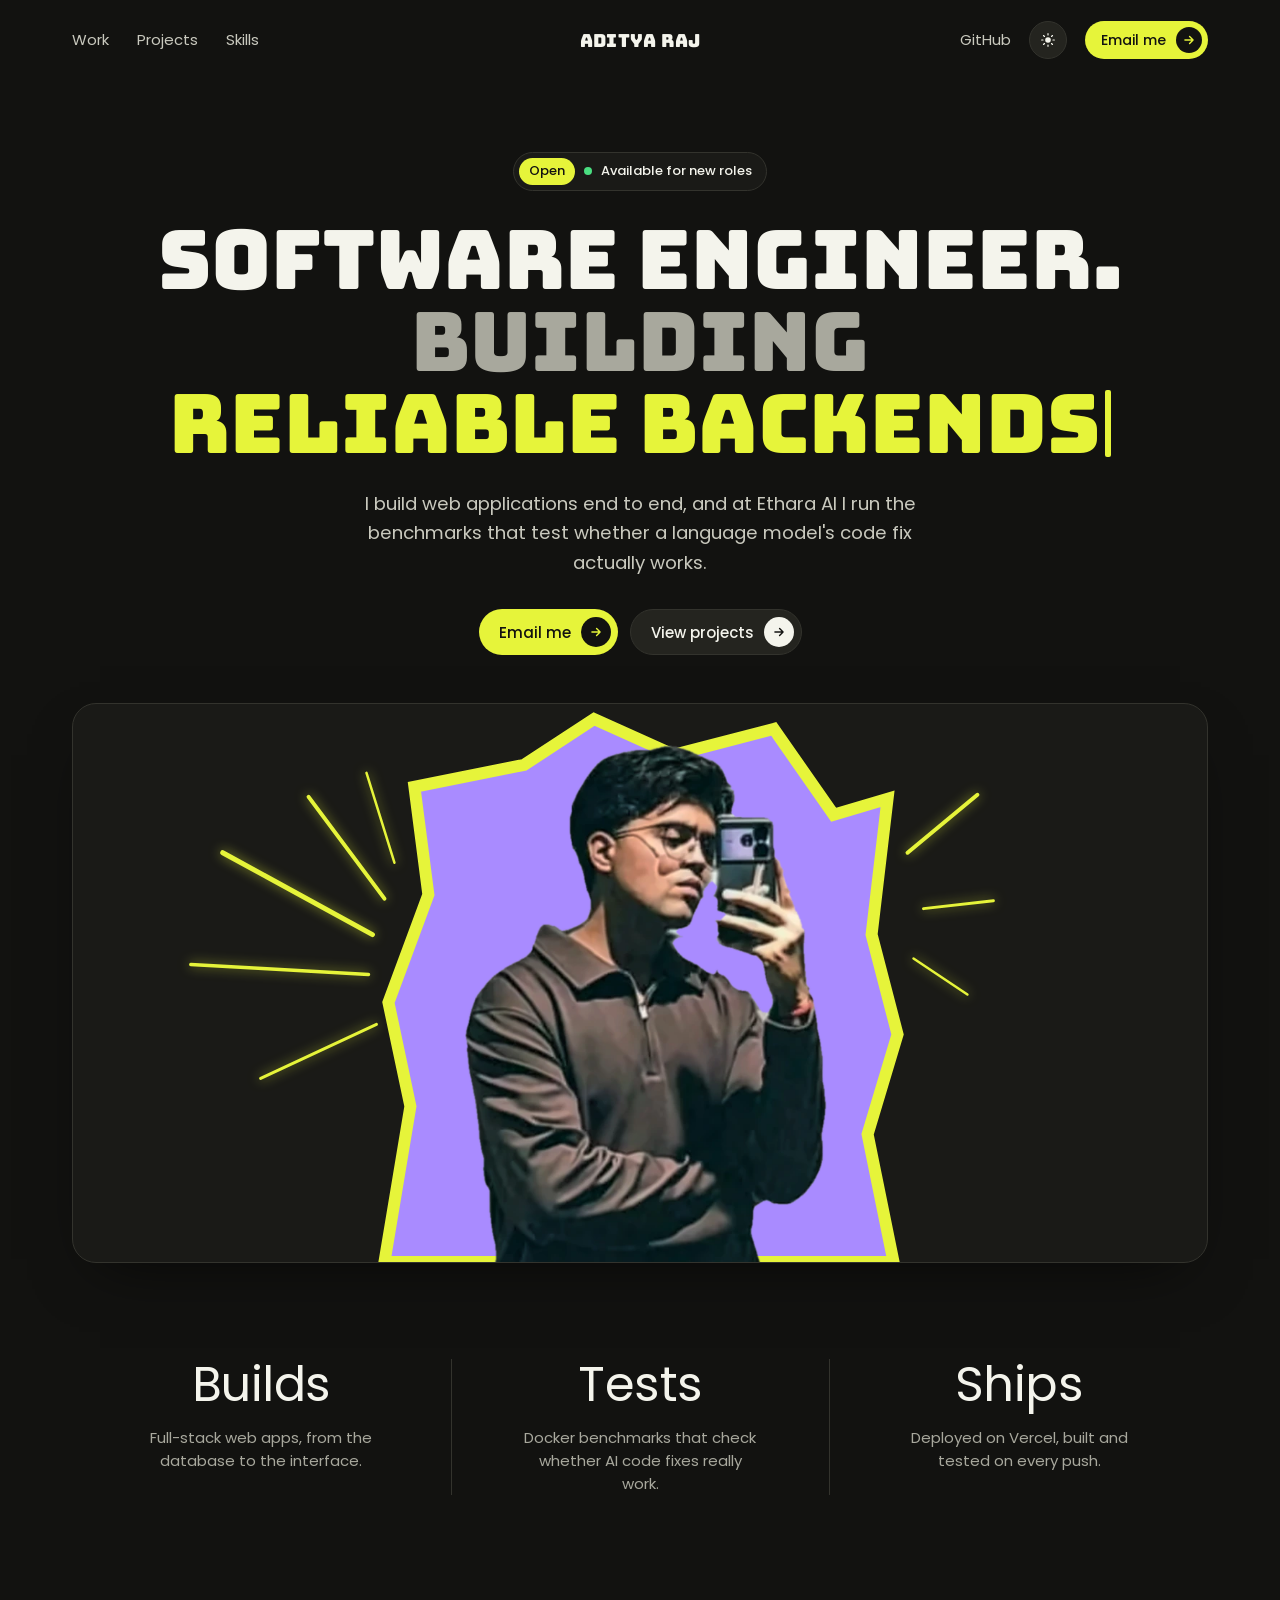
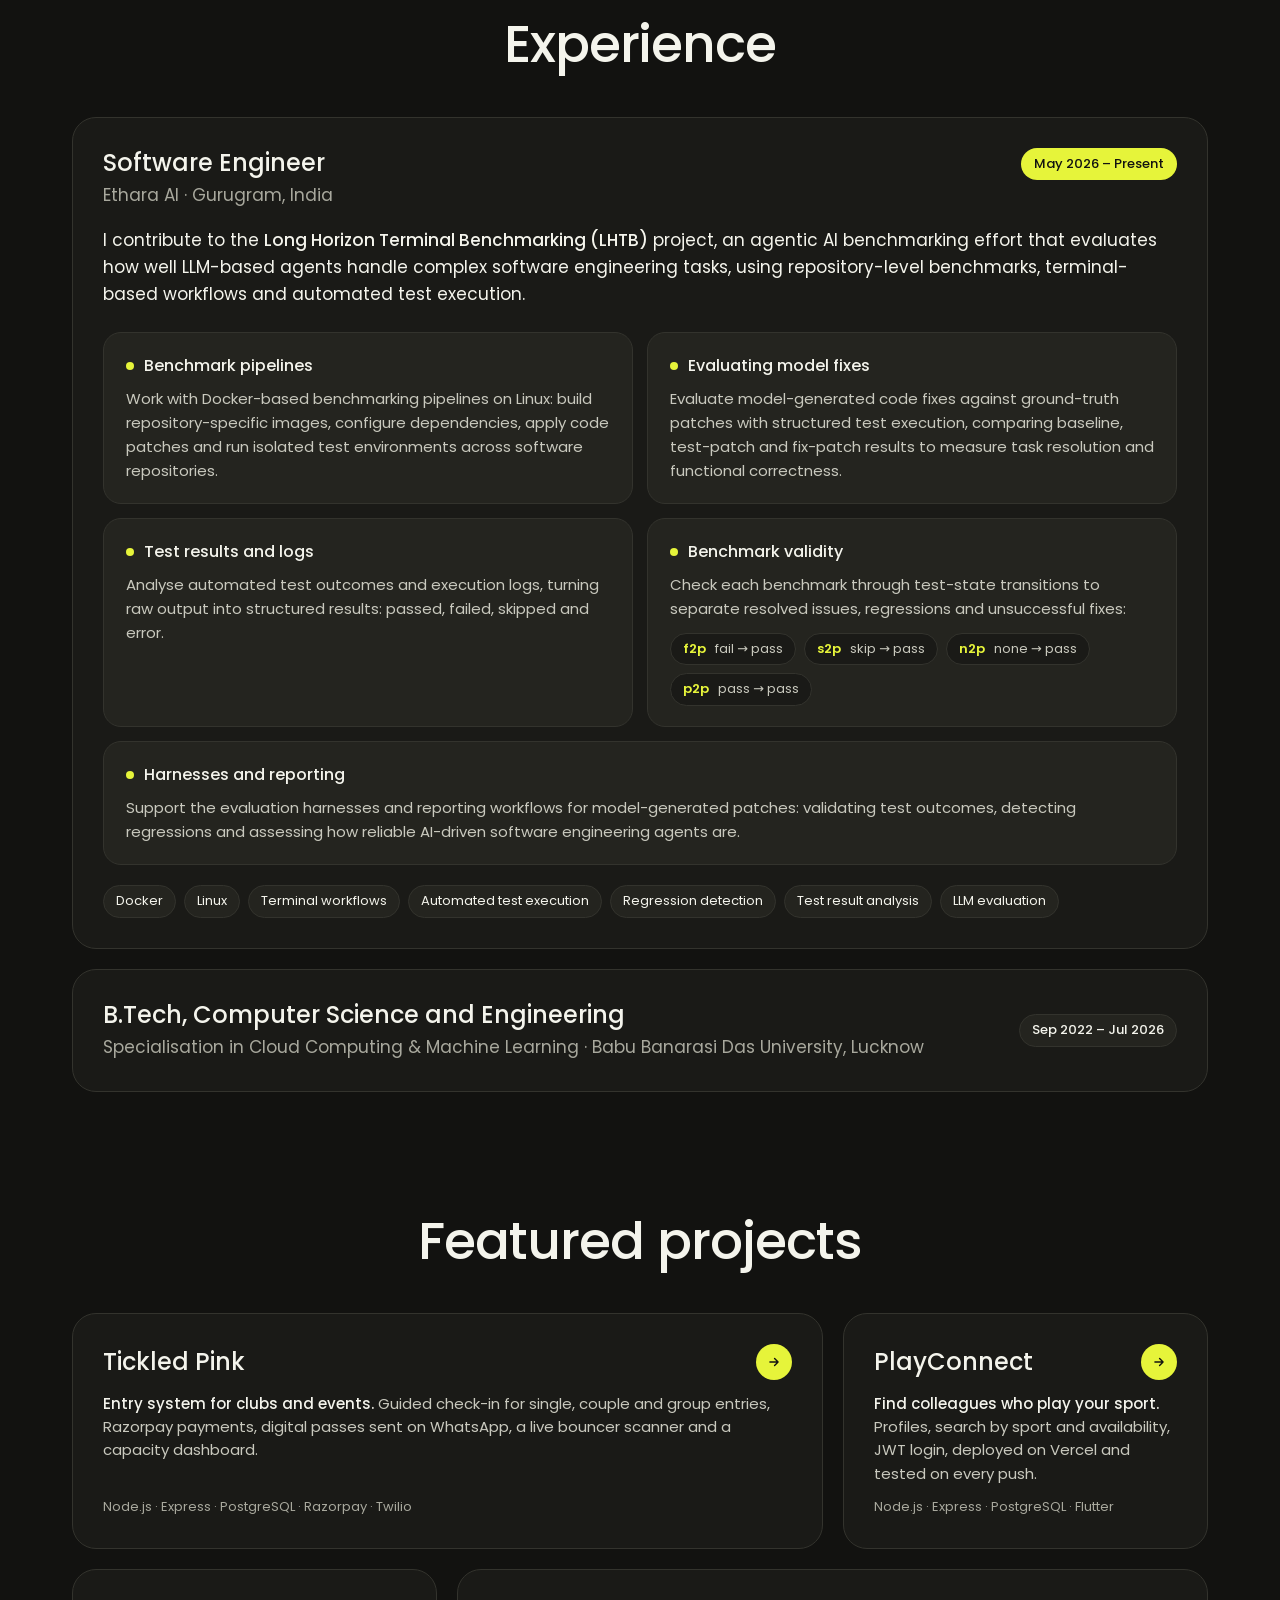
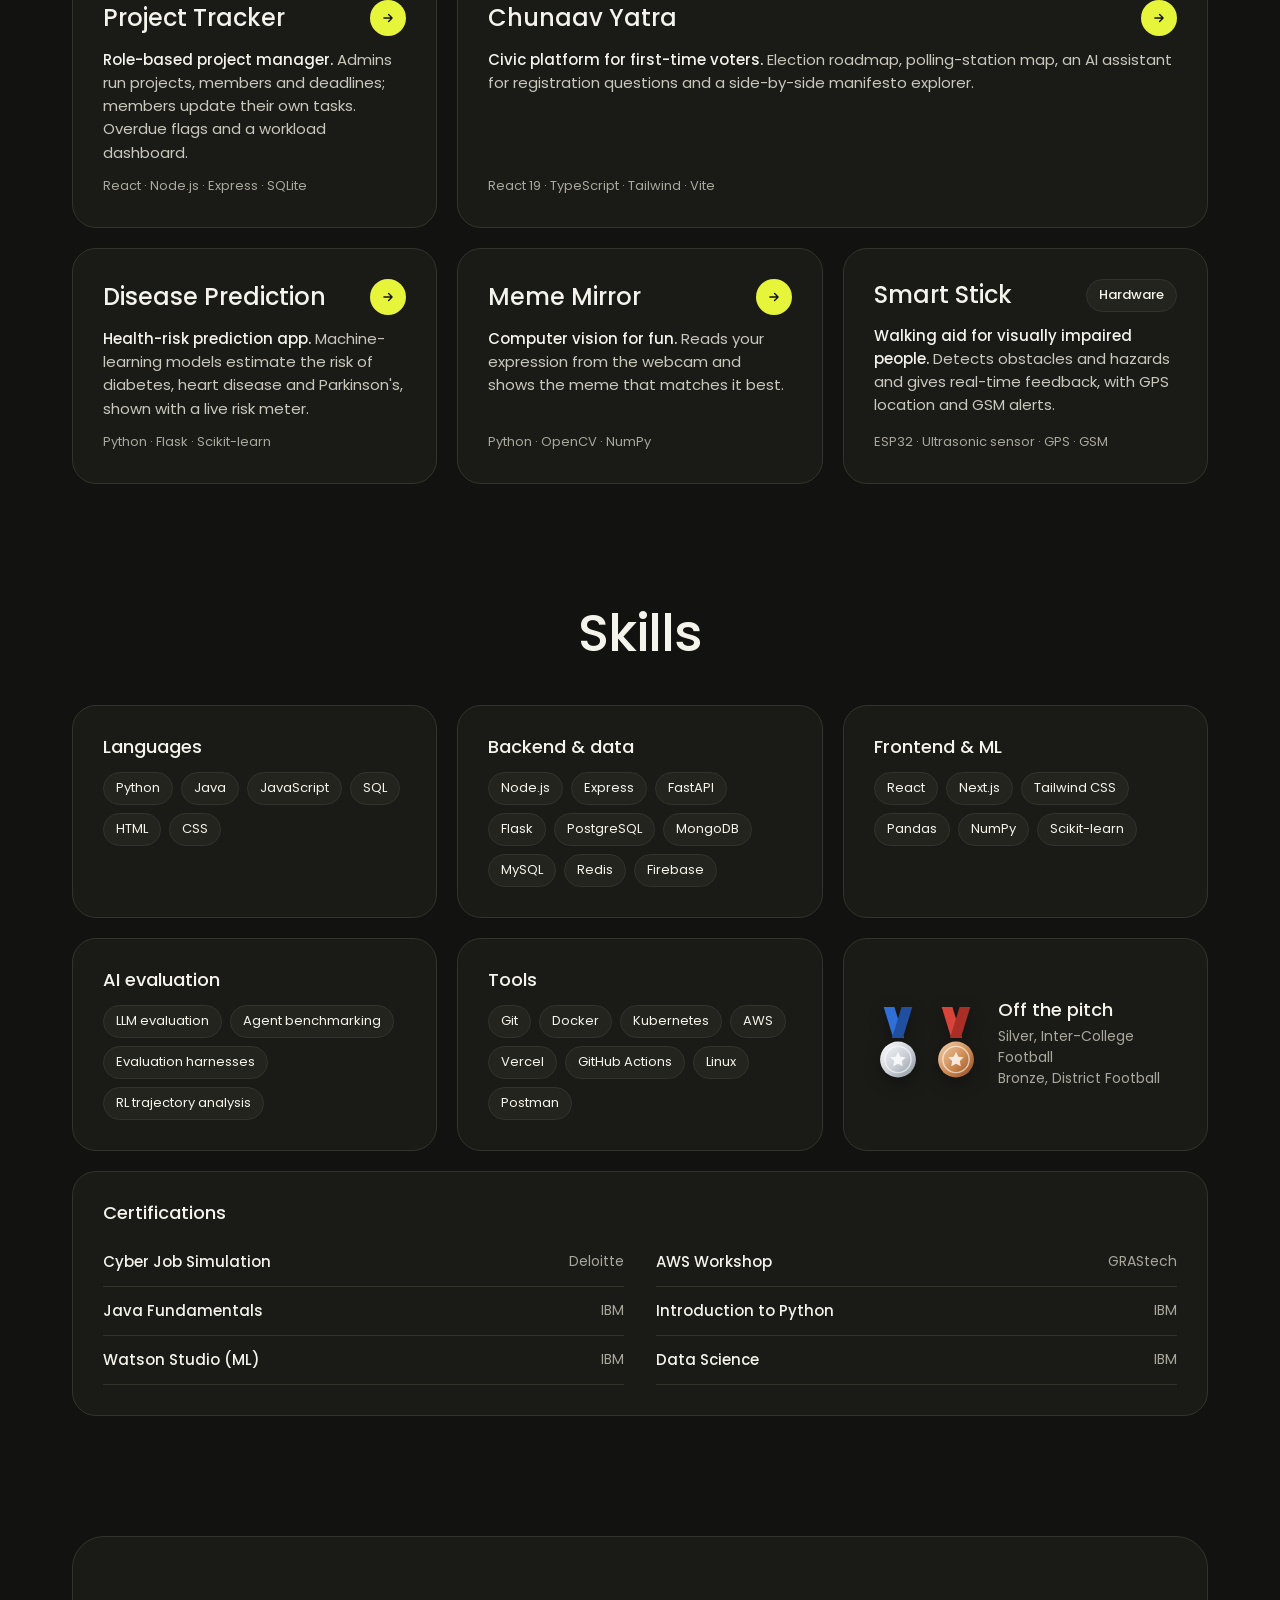
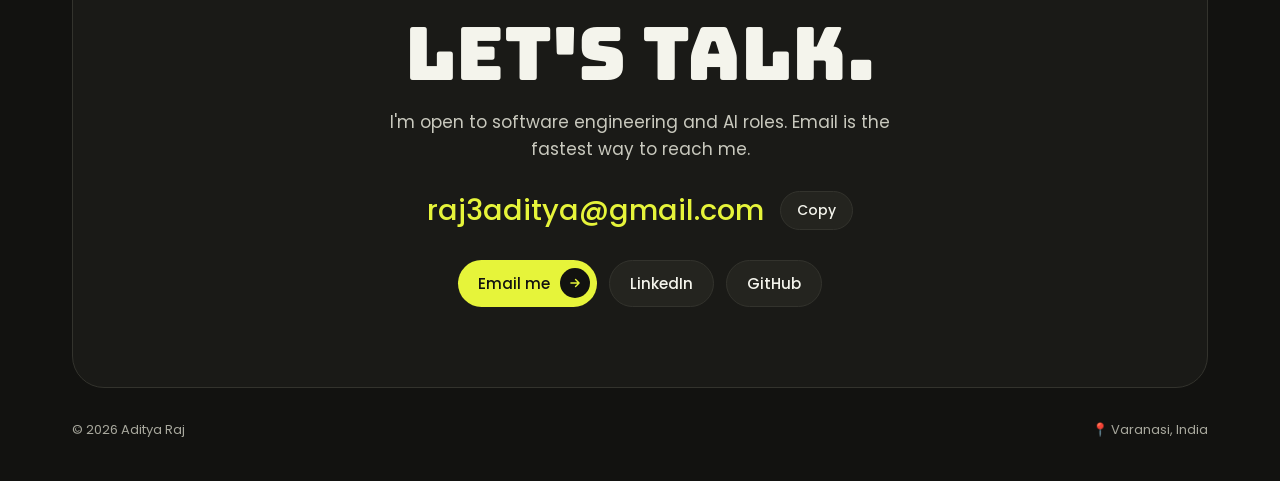
==== index.html @ 22e7bcd5 "Expand the experience section to match the résumé" ====
<!doctype html>
<html lang="en" data-theme="dark">
<head>
  <meta charset="utf-8" />
  <meta name="viewport" content="width=device-width, initial-scale=1, viewport-fit=cover" />
  <title>Aditya Raj · Software Engineer</title>
  <meta name="description" content="Aditya Raj, Software Engineer at Ethara AI. Builds full-stack apps, tests AI coding agents, ships with CI." />
  <meta name="theme-color" content="#121210" />
  <script>try{var t=localStorage.getItem("theme");if(t)document.documentElement.dataset.theme=t}catch(e){}</script>
  <link rel="preconnect" href="https://fonts.googleapis.com" />
  <link rel="preconnect" href="https://fonts.gstatic.com" crossorigin />
  <link href="https://fonts.googleapis.com/css2?family=Bungee&amp;family=Poppins:wght@400;500;600&amp;display=swap" rel="stylesheet" />
  <link rel="stylesheet" href="style.css" />
</head>
<body>
  <header class="nav wrap">
    <nav class="nav-links" aria-label="Sections">
      <a href="#work">Work</a><a href="#projects">Projects</a><a href="#skills">Skills</a>
    </nav>
    <a class="logo" href="#top">ADITYA RAJ</a>
    <div class="nav-right">
      <a class="nav-gh" href="https://github.com/logic1391" target="_blank" rel="noopener">GitHub</a>
      <button class="theme" id="themeToggle" type="button" aria-label="Switch light or dark appearance">
        <svg class="i-sun" viewBox="0 0 24 24" width="16" height="16" aria-hidden="true"><circle cx="12" cy="12" r="4.2" fill="currentColor"/><path stroke="currentColor" stroke-width="1.8" stroke-linecap="round" d="M12 2.5v2M12 19.5v2M2.5 12h2M19.5 12h2M5.3 5.3l1.4 1.4M17.3 17.3l1.4 1.4M5.3 18.7l1.4-1.4M17.3 6.7l1.4-1.4"/></svg>
        <svg class="i-moon" viewBox="0 0 24 24" width="16" height="16" aria-hidden="true"><path fill="currentColor" d="M12.3 3a9 9 0 1 0 8.7 11.2A7.2 7.2 0 0 1 12.3 3Z"/></svg>
      </button>
      <a class="btn btn-acid" href="https://mail.google.com/mail/?view=cm&amp;fs=1&amp;to=raj3aditya@gmail.com&amp;su=Opportunity%20for%20Aditya%20Raj" target="_blank" rel="noopener">Email me<span class="disc"><svg viewBox="0 0 24 24" width="14" height="14" aria-hidden="true"><path d="M5 12h14M13 6l6 6-6 6" fill="none" stroke="currentColor" stroke-width="2.4" stroke-linecap="round" stroke-linejoin="round"/></svg></span></a>
    </div>
  </header>

  <main id="top">
    <section class="hero wrap">
      <p class="badge in" style="--i:0"><span class="badge-tag">Open</span><span class="live"></span>Available for new roles</p>
      <h1 class="in" style="--i:1">Software Engineer.<br /><span class="soft">Building </span><span class="rotator" id="rotator" aria-live="off"><span class="rot-word">reliable backends</span><span class="caret" aria-hidden="true"></span></span></h1>
      <p class="lead in" style="--i:2">I build web applications end to end, and at Ethara AI I run the benchmarks that test whether a language model's code fix actually works.</p>
      <div class="actions in" style="--i:3">
        <a class="btn btn-acid" href="https://mail.google.com/mail/?view=cm&amp;fs=1&amp;to=raj3aditya@gmail.com&amp;su=Opportunity%20for%20Aditya%20Raj" target="_blank" rel="noopener">Email me<span class="disc"><svg viewBox="0 0 24 24" width="14" height="14" aria-hidden="true"><path d="M5 12h14M13 6l6 6-6 6" fill="none" stroke="currentColor" stroke-width="2.4" stroke-linecap="round" stroke-linejoin="round"/></svg></span></a>
        <a class="btn btn-ghost" href="#projects">View projects<span class="disc"><svg viewBox="0 0 24 24" width="14" height="14" aria-hidden="true"><path d="M5 12h14M13 6l6 6-6 6" fill="none" stroke="currentColor" stroke-width="2.4" stroke-linecap="round" stroke-linejoin="round"/></svg></span></a>
      </div>
    </section>

    <section class="wrap" aria-label="Portrait">
      <div class="portrait in" style="--i:4">
        <svg class="shape" viewBox="0 0 1136 560" preserveAspectRatio="xMidYMax slice" aria-hidden="true">
          <polygon class="jag jag-wide" points="312,560 338,404 316,300 356,192 342,84 452,62 522,16 602,52 702,26 762,112 816,96 800,232 826,332 796,432 822,560"/>
          <g class="rays rays-wide">
            <path d="M300 232 L150 150" stroke-width="5"/>
            <path d="M296 272 L118 262" stroke-width="3.5"/>
            <path d="M312 196 L236 94" stroke-width="4"/>
            <path d="M304 322 L188 376" stroke-width="3"/>
            <path d="M322 160 L294 70" stroke-width="2.5"/>
            <path d="M836 150 L906 92" stroke-width="4"/>
            <path d="M852 206 L922 198" stroke-width="3"/>
            <path d="M842 256 L896 292" stroke-width="2.5"/>
          </g>
          <polygon class="jag jag-tight" points="345,560 360,420 345,320 390,250 420,160 410,90 500,70 560,30 620,70 690,50 720,130 712,240 780,300 770,420 790,560"/>
          <g class="rays rays-tight">
            <path d="M395 150 L330 110" stroke-width="4"/>
            <path d="M385 195 L318 200" stroke-width="3"/>
            <path d="M405 115 L380 45" stroke-width="3"/>
            <path d="M735 125 L800 80" stroke-width="4"/>
            <path d="M745 180 L815 178" stroke-width="3"/>
          </g>
        </svg>
        <img src="portrait.webp" alt="Aditya Raj" width="608" height="743" />
      </div>
    </section>

    <section class="statements wrap reveal" aria-label="What I do">
      <div><h2>Builds</h2><p>Full-stack web apps, from the database to the interface.</p></div>
      <div><h2>Tests</h2><p>Docker benchmarks that check whether AI code fixes really work.</p></div>
      <div><h2>Ships</h2><p>Deployed on Vercel, built and tested on every push.</p></div>
    </section>

    <section id="work" class="section wrap reveal">
      <header class="sec-head"><h2>Experience</h2></header>
      <div class="xp-grid">
        <article class="card xp">
          <div class="xp-top">
            <div><h3>Software Engineer</h3><p class="mute">Ethara AI · Gurugram, India</p></div>
            <span class="tag tag-acid">May 2026 – Present</span>
          </div>
          <p class="xp-sum">I contribute to the <strong>Long Horizon Terminal Benchmarking (LHTB)</strong> project, an agentic AI benchmarking effort that evaluates how well LLM-based agents handle complex software engineering tasks, using repository-level benchmarks, terminal-based workflows and automated test execution.</p>
          <div class="xp-areas">
            <section class="xp-area">
              <h4>Benchmark pipelines</h4>
              <p>Work with Docker-based benchmarking pipelines on Linux: build repository-specific images, configure dependencies, apply code patches and run isolated test environments across software repositories.</p>
            </section>
            <section class="xp-area">
              <h4>Evaluating model fixes</h4>
              <p>Evaluate model-generated code fixes against ground-truth patches with structured test execution, comparing baseline, test-patch and fix-patch results to measure task resolution and functional correctness.</p>
            </section>
            <section class="xp-area">
              <h4>Test results and logs</h4>
              <p>Analyse automated test outcomes and execution logs, turning raw output into structured results: passed, failed, skipped and error.</p>
            </section>
            <section class="xp-area">
              <h4>Benchmark validity</h4>
              <p>Check each benchmark through test-state transitions to separate resolved issues, regressions and unsuccessful fixes:</p>
              <ul class="states">
                <li><b>f2p</b> fail → pass</li><li><b>s2p</b> skip → pass</li><li><b>n2p</b> none → pass</li><li><b>p2p</b> pass → pass</li>
              </ul>
            </section>
            <section class="xp-area xp-area-wide">
              <h4>Harnesses and reporting</h4>
              <p>Support the evaluation harnesses and reporting workflows for model-generated patches: validating test outcomes, detecting regressions and assessing how reliable AI-driven software engineering agents are.</p>
            </section>
          </div>
          <ul class="chips xp-tools" aria-label="Tools used in this role">
            <li>Docker</li><li>Linux</li><li>Terminal workflows</li><li>Automated test execution</li><li>Regression detection</li><li>Test result analysis</li><li>LLM evaluation</li>
          </ul>
        </article>
        <article class="card xp edu">
          <div class="xp-top">
            <div><h3>B.Tech, Computer Science and Engineering</h3><p class="mute">Specialisation in Cloud Computing &amp; Machine Learning · Babu Banarasi Das University, Lucknow</p></div>
            <span class="tag">Sep 2022 – Jul 2026</span>
          </div>
        </article>
      </div>
    </section>

    <section id="projects" class="section wrap reveal">
      <header class="sec-head"><h2>Featured projects</h2></header>
      <div class="projects">
      <a class="card project wide" href="https://github.com/logic1391/TICKLED-PINK-ENTRY-SYSTEM" target="_blank" rel="noopener">
        <div class="p-top"><h3>Tickled Pink</h3><span class="disc disc-acid"><svg viewBox="0 0 24 24" width="14" height="14" aria-hidden="true"><path d="M5 12h14M13 6l6 6-6 6" fill="none" stroke="currentColor" stroke-width="2.4" stroke-linecap="round" stroke-linejoin="round"/></svg></span></div>
        <p class="p-desc"><strong>Entry system for clubs and events.</strong> Guided check-in for single, couple and group entries, Razorpay payments, digital passes sent on WhatsApp, a live bouncer scanner and a capacity dashboard.</p>
        <p class="p-stack">Node.js · Express · PostgreSQL · Razorpay · Twilio</p>
      </a>
      <a class="card project" href="https://github.com/logic1391/PlayConnect" target="_blank" rel="noopener">
        <div class="p-top"><h3>PlayConnect</h3><span class="disc disc-acid"><svg viewBox="0 0 24 24" width="14" height="14" aria-hidden="true"><path d="M5 12h14M13 6l6 6-6 6" fill="none" stroke="currentColor" stroke-width="2.4" stroke-linecap="round" stroke-linejoin="round"/></svg></span></div>
        <p class="p-desc"><strong>Find colleagues who play your sport.</strong> Profiles, search by sport and availability, JWT login, deployed on Vercel and tested on every push.</p>
        <p class="p-stack">Node.js · Express · PostgreSQL · Flutter</p>
      </a>
      <a class="card project" href="https://github.com/logic1391/Project_Tracker" target="_blank" rel="noopener">
        <div class="p-top"><h3>Project Tracker</h3><span class="disc disc-acid"><svg viewBox="0 0 24 24" width="14" height="14" aria-hidden="true"><path d="M5 12h14M13 6l6 6-6 6" fill="none" stroke="currentColor" stroke-width="2.4" stroke-linecap="round" stroke-linejoin="round"/></svg></span></div>
        <p class="p-desc"><strong>Role-based project manager.</strong> Admins run projects, members and deadlines; members update their own tasks. Overdue flags and a workload dashboard.</p>
        <p class="p-stack">React · Node.js · Express · SQLite</p>
      </a>
      <a class="card project wide" href="https://github.com/logic1391/Chunaav-Yatra" target="_blank" rel="noopener">
        <div class="p-top"><h3>Chunaav Yatra</h3><span class="disc disc-acid"><svg viewBox="0 0 24 24" width="14" height="14" aria-hidden="true"><path d="M5 12h14M13 6l6 6-6 6" fill="none" stroke="currentColor" stroke-width="2.4" stroke-linecap="round" stroke-linejoin="round"/></svg></span></div>
        <p class="p-desc"><strong>Civic platform for first-time voters.</strong> Election roadmap, polling-station map, an AI assistant for registration questions and a side-by-side manifesto explorer.</p>
        <p class="p-stack">React 19 · TypeScript · Tailwind · Vite</p>
      </a>
      <a class="card project" href="https://github.com/logic1391/Disease_Prediction" target="_blank" rel="noopener">
        <div class="p-top"><h3>Disease Prediction</h3><span class="disc disc-acid"><svg viewBox="0 0 24 24" width="14" height="14" aria-hidden="true"><path d="M5 12h14M13 6l6 6-6 6" fill="none" stroke="currentColor" stroke-width="2.4" stroke-linecap="round" stroke-linejoin="round"/></svg></span></div>
        <p class="p-desc"><strong>Health-risk prediction app.</strong> Machine-learning models estimate the risk of diabetes, heart disease and Parkinson's, shown with a live risk meter.</p>
        <p class="p-stack">Python · Flask · Scikit-learn</p>
      </a>
      <a class="card project" href="https://github.com/logic1391/meme-mirror" target="_blank" rel="noopener">
        <div class="p-top"><h3>Meme Mirror</h3><span class="disc disc-acid"><svg viewBox="0 0 24 24" width="14" height="14" aria-hidden="true"><path d="M5 12h14M13 6l6 6-6 6" fill="none" stroke="currentColor" stroke-width="2.4" stroke-linecap="round" stroke-linejoin="round"/></svg></span></div>
        <p class="p-desc"><strong>Computer vision for fun.</strong> Reads your expression from the webcam and shows the meme that matches it best.</p>
        <p class="p-stack">Python · OpenCV · NumPy</p>
      </a>
      <div class="card project">
        <div class="p-top"><h3>Smart Stick</h3><span class="tag">Hardware</span></div>
        <p class="p-desc"><strong>Walking aid for visually impaired people.</strong> Detects obstacles and hazards and gives real-time feedback, with GPS location and GSM alerts.</p>
        <p class="p-stack">ESP32 · Ultrasonic sensor · GPS · GSM</p>
      </div>
      </div>
    </section>

    <section id="skills" class="section wrap reveal">
      <header class="sec-head"><h2>Skills</h2></header>
      <div class="skills">
      <div class="card skill"><h3>Languages</h3><ul class="chips"><li>Python</li><li>Java</li><li>JavaScript</li><li>SQL</li><li>HTML</li><li>CSS</li></ul></div>
      <div class="card skill"><h3>Backend &amp; data</h3><ul class="chips"><li>Node.js</li><li>Express</li><li>FastAPI</li><li>Flask</li><li>PostgreSQL</li><li>MongoDB</li><li>MySQL</li><li>Redis</li><li>Firebase</li></ul></div>
      <div class="card skill"><h3>Frontend &amp; ML</h3><ul class="chips"><li>React</li><li>Next.js</li><li>Tailwind CSS</li><li>Pandas</li><li>NumPy</li><li>Scikit-learn</li></ul></div>
      <div class="card skill"><h3>AI evaluation</h3><ul class="chips"><li>LLM evaluation</li><li>Agent benchmarking</li><li>Evaluation harnesses</li><li>RL trajectory analysis</li></ul></div>
      <div class="card skill"><h3>Tools</h3><ul class="chips"><li>Git</li><li>Docker</li><li>Kubernetes</li><li>AWS</li><li>Vercel</li><li>GitHub Actions</li><li>Linux</li><li>Postman</li></ul></div>
      <div class="card pitch">
        <div class="medals">
          <svg class="medal" viewBox="0 0 40 62" width="48" height="74" role="img" aria-label="Silver medal">
          <defs><linearGradient id="g-silver" x1="0" y1="0" x2="1" y2="1"><stop offset="0" stop-color="#ffffff"/><stop offset=".55" stop-color="#c9ced6"/><stop offset="1" stop-color="#8a939e"/></linearGradient><clipPath id="c-silver"><circle cx="20" cy="44" r="15"/></clipPath></defs>
          <path d="M8 0h9l8 26h-9z" fill="#2f6fd6"/><path d="M32 0h-9l-8 26h9z" fill="#1f4f9e"/>
          <circle cx="20" cy="44" r="15" fill="url(#g-silver)"/><circle cx="20" cy="44" r="11" fill="none" stroke="rgba(255,255,255,.6)" stroke-width="1.2"/>
          <path d="M20 37.5l2 4.1 4.5.6-3.3 3.1.8 4.4L20 47.6l-4 2.1.8-4.4-3.3-3.1 4.5-.6z" fill="rgba(255,255,255,.8)"/>
          <g clip-path="url(#c-silver)"><g transform="rotate(25 20 44)"><rect class="shine" x="-30" y="10" width="10" height="70" fill="rgba(255,255,255,.75)"/></g></g>
        </svg>
          <svg class="medal" viewBox="0 0 40 62" width="48" height="74" role="img" aria-label="Bronze medal">
          <defs><linearGradient id="g-bronze" x1="0" y1="0" x2="1" y2="1"><stop offset="0" stop-color="#f6d2ad"/><stop offset=".55" stop-color="#cd8a52"/><stop offset="1" stop-color="#8f4a1f"/></linearGradient><clipPath id="c-bronze"><circle cx="20" cy="44" r="15"/></clipPath></defs>
          <path d="M8 0h9l8 26h-9z" fill="#d9443a"/><path d="M32 0h-9l-8 26h9z" fill="#a92e26"/>
          <circle cx="20" cy="44" r="15" fill="url(#g-bronze)"/><circle cx="20" cy="44" r="11" fill="none" stroke="rgba(255,255,255,.6)" stroke-width="1.2"/>
          <path d="M20 37.5l2 4.1 4.5.6-3.3 3.1.8 4.4L20 47.6l-4 2.1.8-4.4-3.3-3.1 4.5-.6z" fill="rgba(255,255,255,.8)"/>
          <g clip-path="url(#c-bronze)"><g transform="rotate(25 20 44)"><rect class="shine" x="-30" y="10" width="10" height="70" fill="rgba(255,255,255,.75)"/></g></g>
        </svg>
        </div>
        <div><h3>Off the pitch</h3><p class="mute">Silver, Inter-College Football<br />Bronze, District Football</p></div>
      </div>
      </div>
      <div class="card certs-card">
        <h3>Certifications</h3>
        <ul class="certs">
            <li><a href="https://forage-uploads-prod.s3.amazonaws.com/completion-certificates/9PBTqmSxAf6zZTseP/E9pA6qsdbeyEkp3ti_9PBTqmSxAf6zZTseP_rc3DuopNuHQvTm6rY_1749725185086_completion_certificate.pdf" target="_blank" rel="noopener"><span class="l-key">Cyber Job Simulation</span><span class="l-val">Deloitte</span></a></li>
            <li><a href="https://www.linkedin.com/posts/aditya-raj-23844a213_excited-to-share-that-ive-successfully-earned-activity-7376309366460837888-vXcP" target="_blank" rel="noopener"><span class="l-key">AWS Workshop</span><span class="l-val">GRAStech</span></a></li>
            <li><a href="https://drive.google.com/file/d/1uJQAl8pHjN89JBwfXQep6l-JEL1lpv0y/view" target="_blank" rel="noopener"><span class="l-key">Java Fundamentals</span><span class="l-val">IBM</span></a></li>
            <li><a href="https://drive.google.com/file/d/1WXgggpof4a6kG6ZODymoFSdRefAG7n-h/view" target="_blank" rel="noopener"><span class="l-key">Introduction to Python</span><span class="l-val">IBM</span></a></li>
            <li><a href="https://drive.google.com/file/d/1i_YUcaruaQzjbJXQFTF9K9z6M7lA2z5M/view" target="_blank" rel="noopener"><span class="l-key">Watson Studio (ML)</span><span class="l-val">IBM</span></a></li>
            <li><a href="https://drive.google.com/file/d/1rhxIygXos3Il3k7CMu34ovdp9Pp5xRw8/view" target="_blank" rel="noopener"><span class="l-key">Data Science</span><span class="l-val">IBM</span></a></li>
          </ul>
      </div>
    </section>

    <section id="contact" class="section wrap reveal">
      <div class="card contact">
        <h2>Let's talk.</h2>
        <p>I'm open to software engineering and AI roles. Email is the fastest way to reach me.</p>
        <div class="email-row">
          <a class="email" id="emailText" href="https://mail.google.com/mail/?view=cm&amp;fs=1&amp;to=raj3aditya@gmail.com&amp;su=Opportunity%20for%20Aditya%20Raj" target="_blank" rel="noopener">raj3aditya@gmail.com</a>
          <button class="copy" id="copyBtn" type="button">Copy</button>
        </div>
        <div class="actions">
          <a class="btn btn-acid" href="https://mail.google.com/mail/?view=cm&amp;fs=1&amp;to=raj3aditya@gmail.com&amp;su=Opportunity%20for%20Aditya%20Raj" target="_blank" rel="noopener">Email me<span class="disc"><svg viewBox="0 0 24 24" width="14" height="14" aria-hidden="true"><path d="M5 12h14M13 6l6 6-6 6" fill="none" stroke="currentColor" stroke-width="2.4" stroke-linecap="round" stroke-linejoin="round"/></svg></span></a>
          <a class="btn btn-plain" href="https://www.linkedin.com/in/aditya-raj-23844a213" target="_blank" rel="noopener">LinkedIn</a>
          <a class="btn btn-plain" href="https://github.com/logic1391" target="_blank" rel="noopener">GitHub</a>
        </div>
      </div>
    </section>
  </main>

  <footer class="footer wrap">
    <p>© <span id="year"></span> Aditya Raj</p>
    <p><span aria-hidden="true">📍</span> Varanasi, India</p>
  </footer>

  <script src="script.js"></script>
</body>
</html>
---- style.css ----
/* Aditya Raj portfolio. Dark ground, one acid-yellow signal, violet once (behind the portrait).
   Display: Bungee (hero + "Let's talk."). Text: Poppins. Pills for every action. Tokens mirror the design system. */
:root {
  --ground: #121210;
  --surface: #1a1a17;
  --surface-raised: #24241f;
  --line: #33332d;
  --ink: #f4f4ec;
  --ink-soft: #c9c9be;
  --ink-muted: #a8a89d;
  --acid: #e6f43a;
  --on-acid: #121210;
  --acid-text: #e6f43a;
  --violet: #a98bff;
  --live: #4ade80;
  --shadow-card: 0 24px 60px -28px rgba(0, 0, 0, .7);
  --f-display: "Bungee", "Arial Black", system-ui, sans-serif;
  --f-text: "Poppins", system-ui, -apple-system, "Segoe UI", sans-serif;
  --r-lg: 24px;
  --spring: cubic-bezier(.22, 1, .36, 1);
  color-scheme: dark;
}
:root[data-theme="light"] {
  --ground: #f4f4ee;
  --surface: #ffffff;
  --surface-raised: #ebebe3;
  --line: #d6d6cb;
  --ink: #121210;
  --ink-soft: #3a3a33;
  --ink-muted: #55554b;
  --acid-text: #5b6300;
  --violet: #8f6bff;
  --live: #15803d;
  --shadow-card: 0 24px 50px -28px rgba(18, 18, 16, .25);
  color-scheme: light;
}

* { box-sizing: border-box; margin: 0; padding: 0; }
html { scroll-behavior: smooth; scroll-padding-top: 24px; }
body { font: 17px/1.6 var(--f-text); background: var(--ground); color: var(--ink); -webkit-font-smoothing: antialiased; overflow-x: hidden; transition: background .35s ease, color .35s ease; }
::selection { background: var(--acid); color: var(--on-acid); }
a { color: inherit; text-decoration: none; }
ul { list-style: none; }
img { max-width: 100%; display: block; }
h1, h2, h3 { text-wrap: balance; font-weight: 500; }
:focus-visible { outline: 2px solid var(--acid); outline-offset: 3px; border-radius: 8px; }
:root[data-theme="light"] :focus-visible { outline-color: var(--ink); }
.wrap { width: 100%; max-width: 1200px; margin-inline: auto; padding-left: max(32px, env(safe-area-inset-left, 0px)); padding-right: max(32px, env(safe-area-inset-right, 0px)); }
.mute { color: var(--ink-muted); }

/* Nav: links left, name centre, actions right */
.nav { display: grid; grid-template-columns: 1fr auto 1fr; align-items: center; gap: 16px; height: 80px; padding-top: env(safe-area-inset-top, 0px); }
.nav-links { display: flex; gap: 28px; font-size: 15px; }
.nav-links a, .nav-gh { color: var(--ink-soft); transition: color .2s; }
.nav-links a:hover, .nav-gh:hover { color: var(--ink); }
.logo { font: 400 18px var(--f-display); letter-spacing: .02em; }
.nav-right { display: flex; justify-content: flex-end; align-items: center; gap: 18px; font-size: 15px; }
.theme { display: grid; place-items: center; width: 38px; height: 38px; border-radius: 50%; border: 1px solid var(--line); background: var(--surface-raised); color: var(--ink); cursor: pointer; transition: transform .4s var(--spring); }
.theme:hover { transform: rotate(25deg); }
.i-moon { display: none; }
:root[data-theme="light"] .i-sun { display: none; }
:root[data-theme="light"] .i-moon { display: block; }

/* Buttons: pills ending in an arrow disc */
.btn { display: inline-flex; align-items: center; gap: 10px; padding: 7px 7px 7px 20px; border-radius: 999px; font: 500 15px var(--f-text); cursor: pointer; transition: transform .35s var(--spring), box-shadow .35s ease, background .2s; }
.btn:hover { transform: translateY(-2px); }
.btn .disc { width: 30px; height: 30px; border-radius: 50%; display: grid; place-items: center; transition: transform .45s var(--spring); }
.btn:hover .disc { transform: rotate(-45deg); }
.btn-acid { background: var(--acid); color: var(--on-acid); }
.btn-acid .disc { background: var(--on-acid); color: var(--acid); }
.btn-acid:hover { box-shadow: 0 12px 28px -10px rgba(0, 0, 0, .55); }
.btn-ghost { background: var(--surface-raised); color: var(--ink); border: 1px solid var(--line); }
.btn-ghost .disc { background: var(--ink); color: var(--ground); }
.btn-plain { background: var(--surface-raised); color: var(--ink); border: 1px solid var(--line); padding: 11px 20px; }
.nav-right .btn { padding: 6px 6px 6px 16px; font-size: 14px; }
.nav-right .btn .disc { width: 26px; height: 26px; }

/* ---------- Pinned hero motion (unchanged): entrance, rotating phrase, caret ---------- */
.in { animation: enter .9s var(--spring) both; animation-delay: calc(var(--i, 0) * 70ms + 80ms); }
@keyframes enter { from { opacity: 0; transform: translateY(16px) scale(.985); filter: blur(6px); } }
.rotator { display: inline-flex; align-items: baseline; color: var(--acid-text); white-space: nowrap; }
.rot-word { display: inline-block; }
.rot-word.out { animation: wordOut .38s ease forwards; }
.rot-word.in { animation: wordIn .55s var(--spring) both; }
@keyframes wordOut { to { opacity: 0; transform: translateY(-.3em); filter: blur(6px); } }
@keyframes wordIn { from { opacity: 0; transform: translateY(.3em); filter: blur(6px); } }
.caret { display: inline-block; width: .07em; height: .82em; margin-left: .06em; border-radius: 2px; background: var(--acid-text); align-self: center; animation: caretBlink 1.05s steps(1) infinite; }
@keyframes caretBlink { 50% { opacity: 0; } }
@media (max-width: 620px) { .rotator { display: inline; white-space: normal; } .rot-word { display: inline; } .caret { vertical-align: -.05em; } }
/* ------------------------------------------------------------------------------------- */

/* Hero */
.hero { text-align: center; padding-block: clamp(40px, 7vw, 72px) 48px; }
.badge { display: inline-flex; align-items: center; gap: 9px; padding: 5px 14px 5px 5px; border: 1px solid var(--line); border-radius: 999px; background: var(--surface); font-size: 13px; font-weight: 500; }
.badge-tag { background: var(--acid); color: var(--on-acid); border-radius: 999px; padding: 3px 10px; }
.live { width: 8px; height: 8px; border-radius: 50%; background: var(--live); }
.hero h1 { font: 400 clamp(2.3rem, 6.4vw, 5.4rem)/1 var(--f-display); text-transform: uppercase; margin-top: 28px; letter-spacing: 0; }
.hero h1 .soft { color: var(--ink-muted); }
.lead { max-width: 56ch; margin: 24px auto 0; color: var(--ink-soft); font-size: clamp(1rem, 1.6vw, 1.15rem); }
.actions { display: flex; gap: 12px; justify-content: center; flex-wrap: wrap; margin-top: 32px; }

/* Portrait frame */
.portrait { position: relative; height: clamp(380px, 46vw, 560px); border: 1px solid var(--line); border-radius: var(--r-lg); background: var(--surface); overflow: hidden; box-shadow: var(--shadow-card); }
.portrait .shape { position: absolute; inset: 0; width: 100%; height: 100%; }
.jag { fill: var(--violet); stroke: var(--acid); stroke-width: 12; stroke-linejoin: miter; }
.rays path { stroke: var(--acid); stroke-linecap: round; fill: none; stroke-dasharray: 200; stroke-dashoffset: 200; animation: draw 1.1s var(--spring) forwards; }
.rays-tight, .jag-tight { display: none; }
:root:not([data-theme="light"]) .rays { filter: drop-shadow(0 0 6px color-mix(in srgb, var(--acid) 60%, transparent)); }
.rays path:nth-child(2) { animation-delay: .9s; } .rays path:nth-child(3) { animation-delay: .75s; } .rays path:nth-child(4) { animation-delay: 1.05s; }
.rays path:nth-child(5) { animation-delay: .8s; } .rays path:nth-child(6) { animation-delay: .95s; } .rays path:nth-child(7) { animation-delay: 1.1s; }
.rays path:nth-child(1) { animation-delay: .6s; }
@keyframes draw { to { stroke-dashoffset: 0; } }
.portrait img { position: absolute; bottom: 0; left: 50%; transform: translateX(-50%); height: 96%; width: auto; max-width: none; }

/* Statements */
.statements { display: grid; grid-template-columns: repeat(3, minmax(0, 1fr)); text-align: center; padding-block: clamp(64px, 8vw, 96px) 0; }
.statements > div { padding: 0 28px; }
.statements > div + div { border-left: 1px solid var(--line); }
.statements h2 { font-size: clamp(2.2rem, 4vw, 3rem); font-weight: 400; letter-spacing: -.01em; line-height: 1.1; }
.statements p { color: var(--ink-muted); font-size: 15px; line-height: 1.55; max-width: 26ch; margin: 14px auto 0; }

/* Sections */
.section { padding-top: clamp(80px, 10vw, 120px); }
.sec-head { text-align: center; margin-bottom: 44px; }
.sec-head h2 { font-size: clamp(2.2rem, 4.5vw, 3.25rem); letter-spacing: -.02em; line-height: 1.1; }

.card { border: 1px solid var(--line); border-radius: var(--r-lg); background: var(--surface); padding: 30px; min-width: 0; }
.card h3 { font-size: 24px; line-height: 1.25; }
.tag { display: inline-block; padding: 5px 12px; border-radius: 999px; background: var(--surface-raised); border: 1px solid var(--line); font-size: 13px; font-weight: 500; white-space: nowrap; }
.tag-acid { background: var(--acid); color: var(--on-acid); border-color: transparent; }

.xp-grid { display: grid; grid-template-columns: minmax(0, 1fr); gap: 20px; }
.xp-top { display: flex; justify-content: space-between; align-items: flex-start; gap: 12px; flex-wrap: wrap; }
.xp-top .mute { margin-top: 4px; }
.xp-sum { margin-top: 18px; }
.xp-list { margin-top: 16px; display: grid; gap: 8px; }
.xp-list li { position: relative; padding-left: 20px; color: var(--ink-soft); font-size: 15px; }
.xp-list li::before { content: ""; position: absolute; left: 0; top: .65em; width: 8px; height: 8px; border-radius: 50%; background: var(--acid); }
.edu .xp-top { align-items: center; }

/* Projects */
.projects { display: grid; grid-template-columns: repeat(3, minmax(0, 1fr)); gap: 20px; }
.project { display: flex; flex-direction: column; gap: 12px; transition: transform .45s var(--spring), border-color .3s, box-shadow .4s; }
.project.wide { grid-column: span 2; }
a.project:hover { transform: translateY(-4px); border-color: color-mix(in srgb, var(--acid) 55%, var(--line)); box-shadow: var(--shadow-card); }
.p-top { display: flex; justify-content: space-between; align-items: center; gap: 12px; }
.disc-acid { width: 36px; height: 36px; flex: none; border-radius: 50%; background: var(--acid); color: var(--on-acid); display: grid; place-items: center; transition: transform .45s var(--spring); }
a.project:hover .disc-acid { transform: rotate(-45deg); }
.p-desc { color: var(--ink-soft); font-size: 15px; line-height: 1.55; flex: 1; }
.p-desc strong { color: var(--ink); font-weight: 500; }
.p-stack { font-size: 13px; color: var(--ink-muted); }

/* Skills */
.skills { display: grid; grid-template-columns: repeat(3, minmax(0, 1fr)); gap: 20px; }
.skill h3, .pitch h3, .certs-card h3 { font-size: 18px; margin-bottom: 14px; }
.chips { display: flex; flex-wrap: wrap; gap: 8px; }
.chips li { padding: 5px 12px; border-radius: 999px; background: var(--surface-raised); border: 1px solid var(--line); font-size: 13px; transition: border-color .2s, color .2s; }
.chips li:hover { border-color: var(--acid); }
.pitch { display: flex; align-items: center; gap: 18px; }
.pitch h3 { margin-bottom: 4px; }
.pitch .mute { font-size: 14px; line-height: 1.5; }
.medals { display: flex; gap: 10px; flex: none; }
.medal { transform-origin: 50% 0; animation: sway 3.2s ease-in-out infinite; filter: drop-shadow(0 6px 8px rgba(0, 0, 0, .3)); }
.medal + .medal { animation-delay: -1.6s; animation-duration: 3.6s; }
@keyframes sway { 0%, 100% { transform: rotate(-6deg); } 50% { transform: rotate(6deg); } }
.medal .shine { transform: translateX(0); }
.pitch:hover .medal .shine { animation: shine 1.1s ease-in-out 1 forwards; }
.pitch:hover .medal + .medal .shine { animation-delay: .25s; }
@keyframes shine { to { transform: translateX(75px); } }
.certs-card { margin-top: 20px; }
.certs { display: grid; grid-template-columns: repeat(2, minmax(0, 1fr)); column-gap: 32px; }
.certs li { border-bottom: 1px solid var(--line); }
.certs a { display: flex; justify-content: space-between; gap: 16px; padding: 12px 0; transition: color .2s, padding .35s var(--spring); }
.certs a:hover { color: var(--acid-text); padding-left: 6px; }
.certs .l-key { font-weight: 500; font-size: 15px; }
.certs .l-val { color: var(--ink-muted); font-size: 14px; white-space: nowrap; }

/* Contact */
.contact { text-align: center; padding: clamp(48px, 7vw, 80px) clamp(22px, 5vw, 56px); border-radius: 32px; }
.contact h2 { font: 400 clamp(2.6rem, 6vw, 4.6rem)/1 var(--f-display); text-transform: uppercase; }
.contact > p { max-width: 46ch; margin: 18px auto 0; color: var(--ink-soft); }
.email-row { display: flex; flex-wrap: wrap; justify-content: center; align-items: center; gap: 12px 16px; margin-top: 26px; }
.email { font: 500 clamp(1.25rem, 3vw, 1.8rem) var(--f-text); color: var(--acid-text); overflow-wrap: anywhere; text-decoration: underline; text-decoration-color: transparent; text-underline-offset: 6px; transition: text-decoration-color .25s; }
.email:hover { text-decoration-color: currentColor; }
.copy { font: 500 14px var(--f-text); padding: 8px 16px; border-radius: 999px; border: 1px solid var(--line); background: var(--surface-raised); color: var(--ink); cursor: pointer; }
.copy:hover { border-color: var(--ink-muted); }
.contact .actions { margin-top: 28px; }

.footer { display: flex; justify-content: space-between; flex-wrap: wrap; gap: 8px; padding-block: 32px 40px; font-size: 13px; color: var(--ink-muted); }
.footer a { text-decoration: underline; text-underline-offset: 3px; }
.footer a:hover { color: var(--ink); }

/* Sections ease up as they arrive (always visible) */
.js .reveal { transform: translateY(24px); transition: transform .9s var(--spring); }
.js .reveal.visible { transform: none; }

@media (prefers-reduced-motion: reduce) {
  html { scroll-behavior: auto; }
  *, *::before, *::after { animation: none !important; transition: none !important; }
  .rays path { stroke-dashoffset: 0; }
  .js .reveal { transform: none; }
}

@media (max-width: 900px) {
  .projects, .skills { grid-template-columns: repeat(2, minmax(0, 1fr)); }
  .project.wide { grid-column: 1 / -1; }
  .xp-grid { grid-template-columns: 1fr; }
}
@media (max-width: 640px) {
  .wrap { padding-left: max(16px, env(safe-area-inset-left, 0px)); padding-right: max(16px, env(safe-area-inset-right, 0px)); }
  .nav { grid-template-columns: 1fr auto; height: 68px; }
  .nav-links, .nav-gh { display: none; }
  .logo { font-size: 16px; }
  .nav-right { gap: 10px; }
  .statements { grid-template-columns: 1fr; }
  .statements > div { padding: 28px 0; }
  .statements > div + div { border-left: none; border-top: 1px solid var(--line); }
  .projects, .skills, .certs { grid-template-columns: 1fr; }
  .card { padding: 22px; }
  .portrait img { height: 80%; }
  .rays-wide, .jag-wide { display: none; }
  .rays-tight, .jag-tight { display: inline; }
}

/* Detailed experience */
.xp-sum strong { color: var(--ink); font-weight: 500; }
.xp-areas { display: grid; grid-template-columns: repeat(2, minmax(0, 1fr)); gap: 14px; margin-top: 24px; }
.xp-area { background: var(--surface-raised); border: 1px solid var(--line); border-radius: 18px; padding: 20px 22px; }
.xp-area-wide { grid-column: 1 / -1; }
.xp-area h4 { font-size: 16px; font-weight: 500; display: flex; align-items: center; gap: 10px; margin-bottom: 8px; }
.xp-area h4::before { content: ""; width: 8px; height: 8px; border-radius: 50%; background: var(--acid); flex: none; }
.xp-area p { color: var(--ink-soft); font-size: 15px; line-height: 1.6; }
.states { display: flex; flex-wrap: wrap; gap: 8px; margin-top: 12px; }
.states li { font-size: 13px; padding: 5px 12px; border-radius: 999px; background: var(--surface); border: 1px solid var(--line); color: var(--ink-soft); }
.states b { color: var(--acid-text); font-weight: 600; margin-right: 6px; }
.xp-tools { margin-top: 20px; }
@media (max-width: 760px) { .xp-areas { grid-template-columns: 1fr; } .xp-area-wide { grid-column: auto; } }
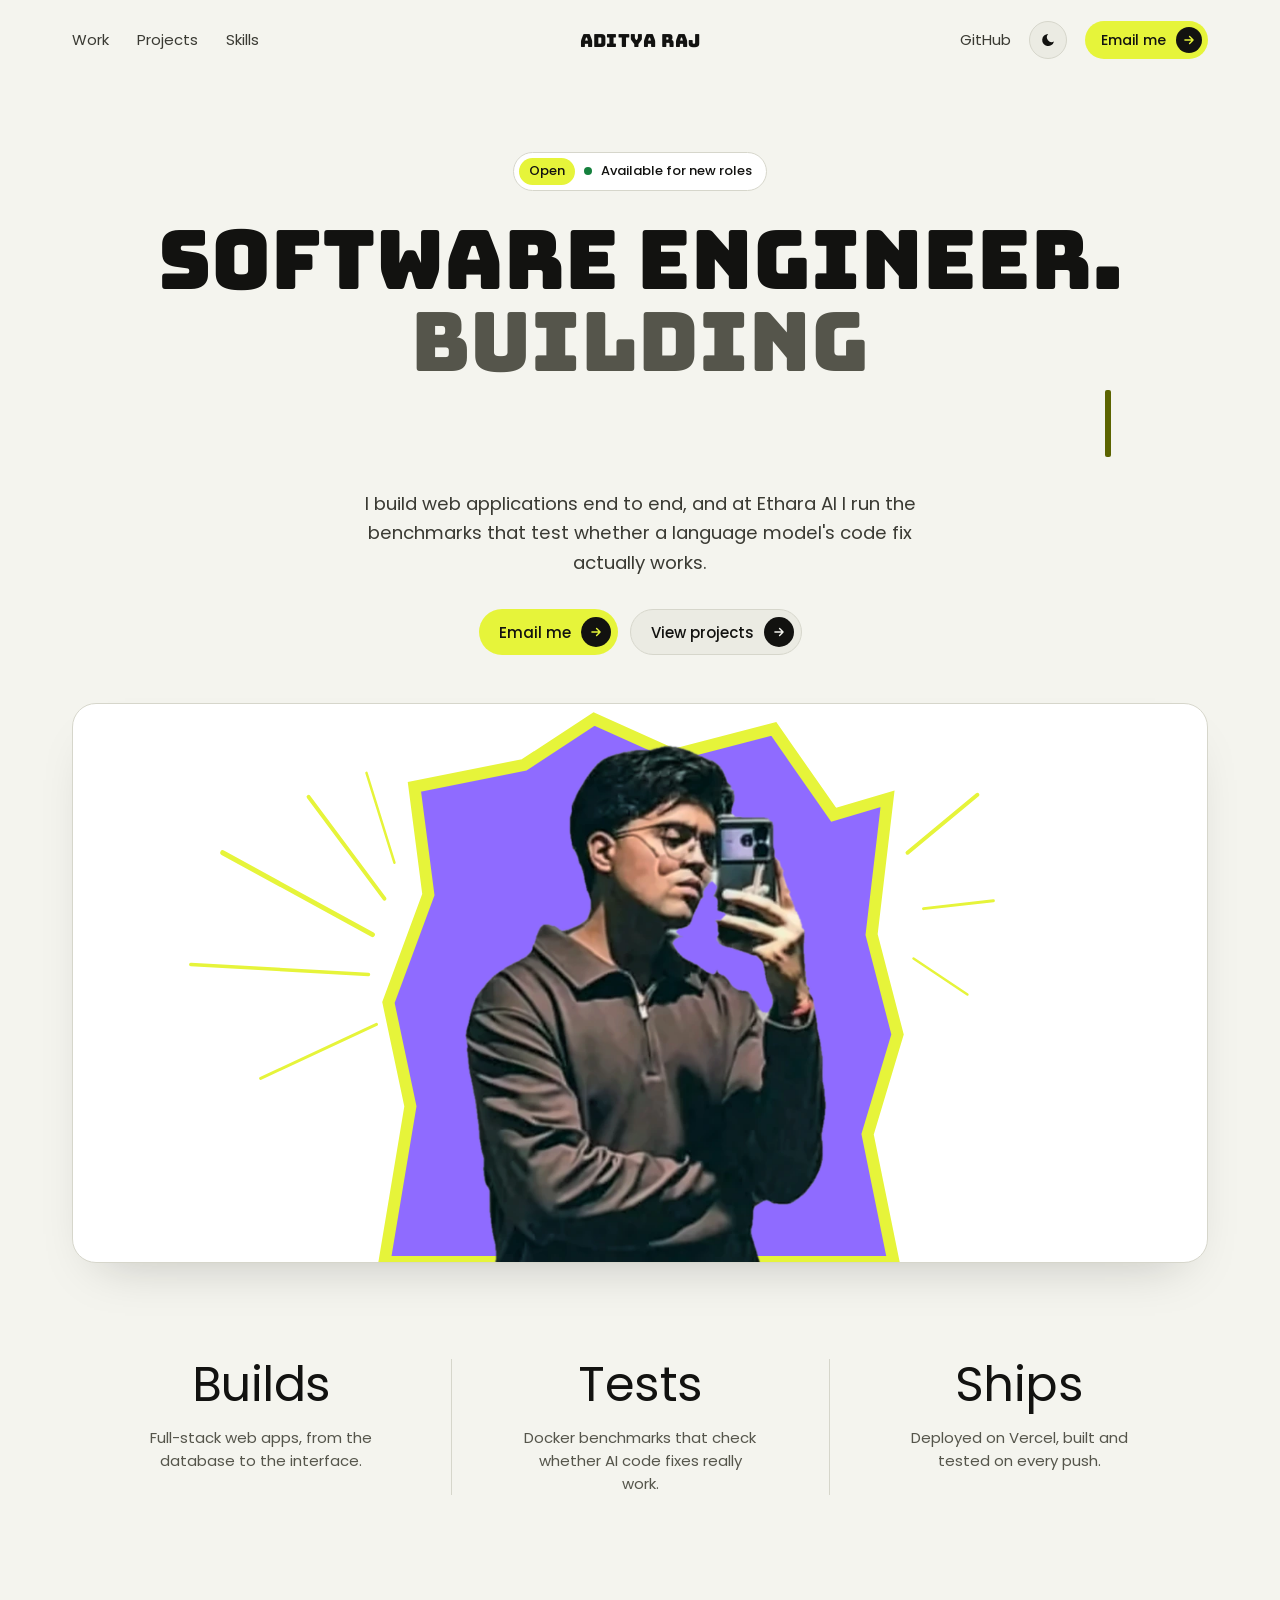
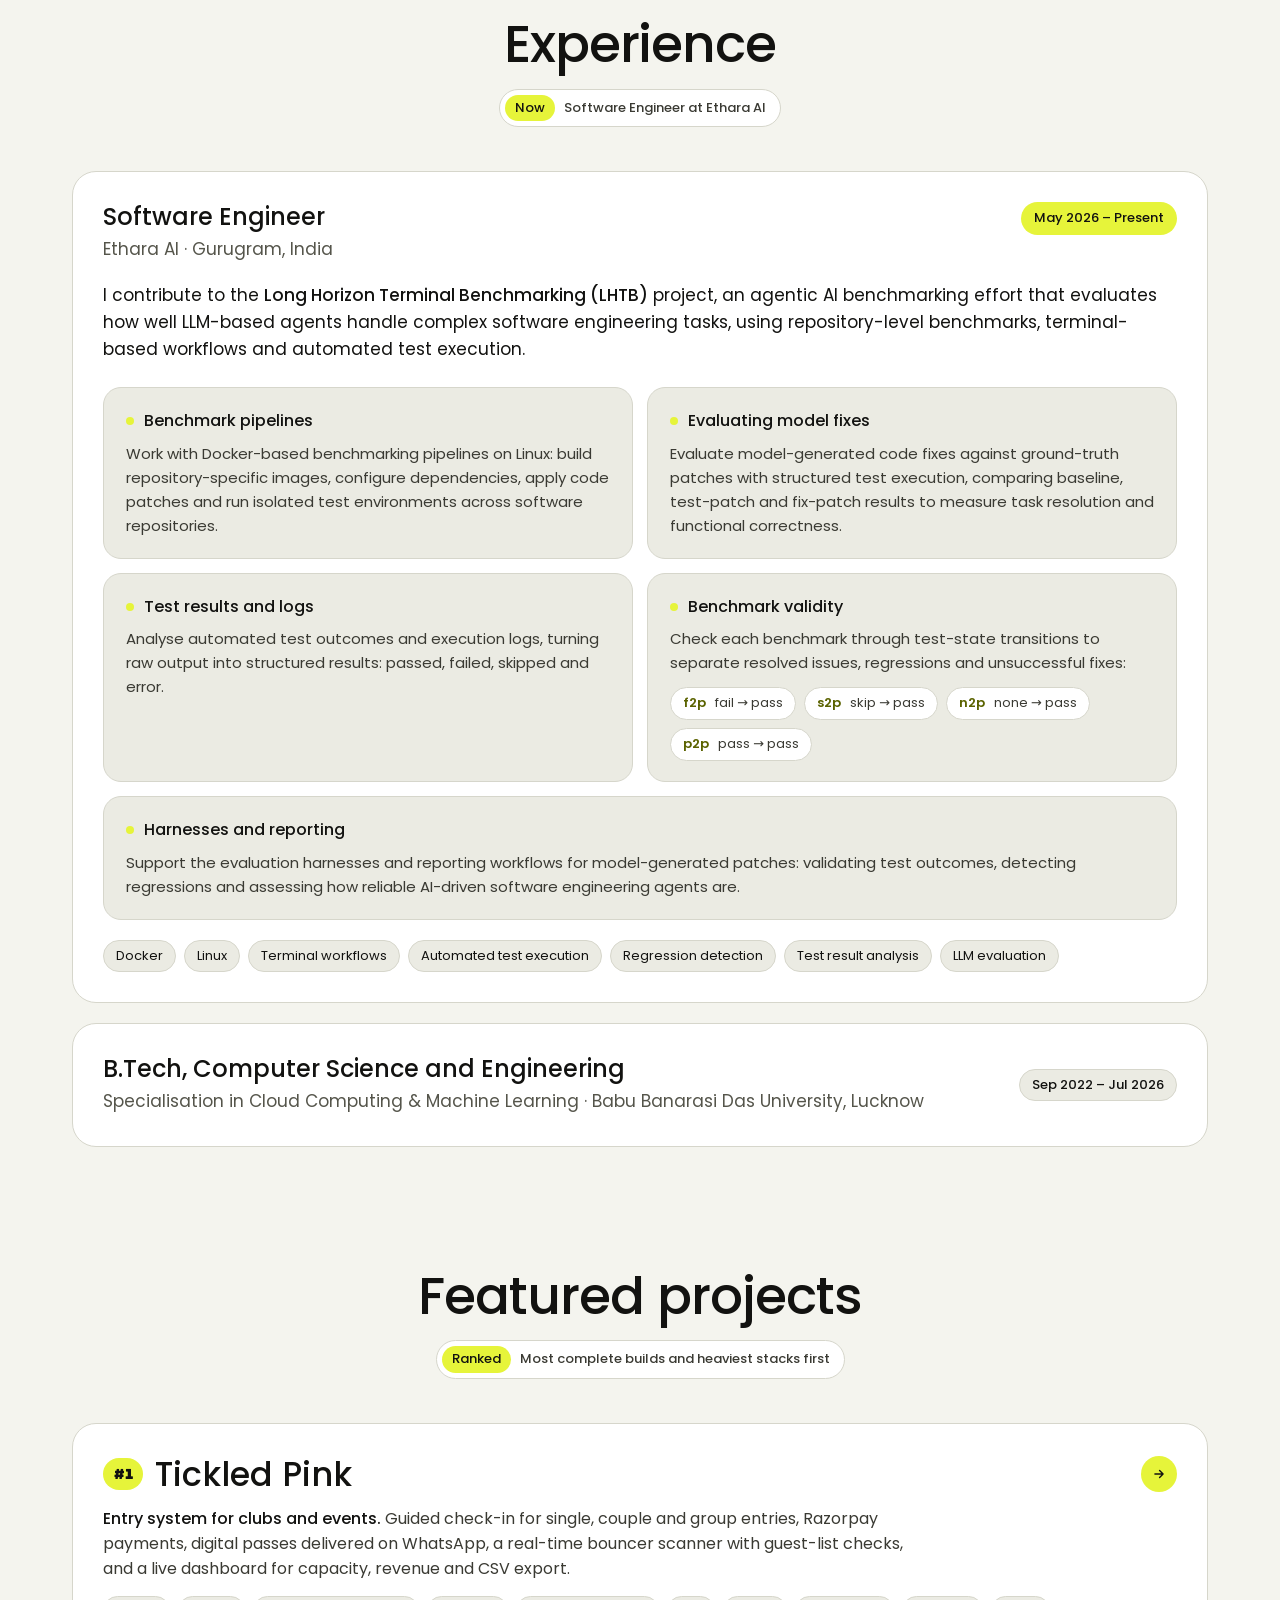
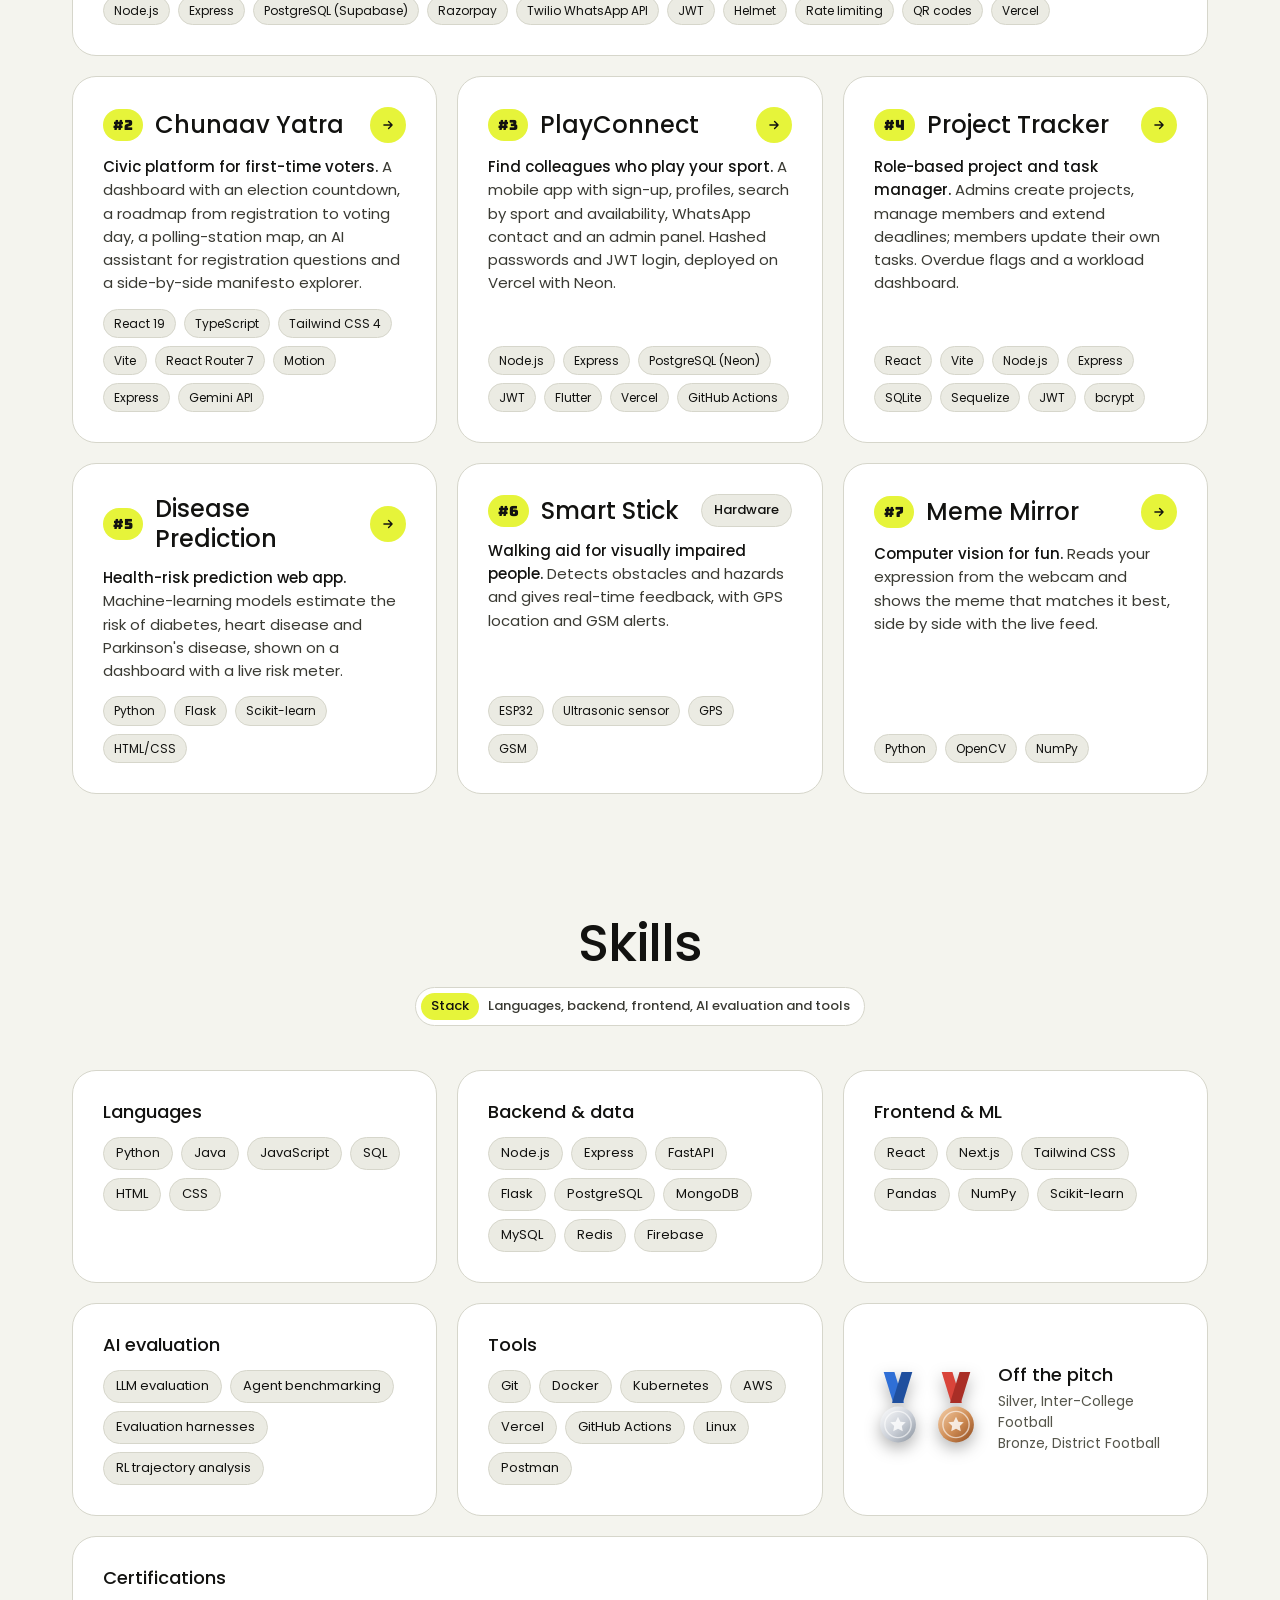
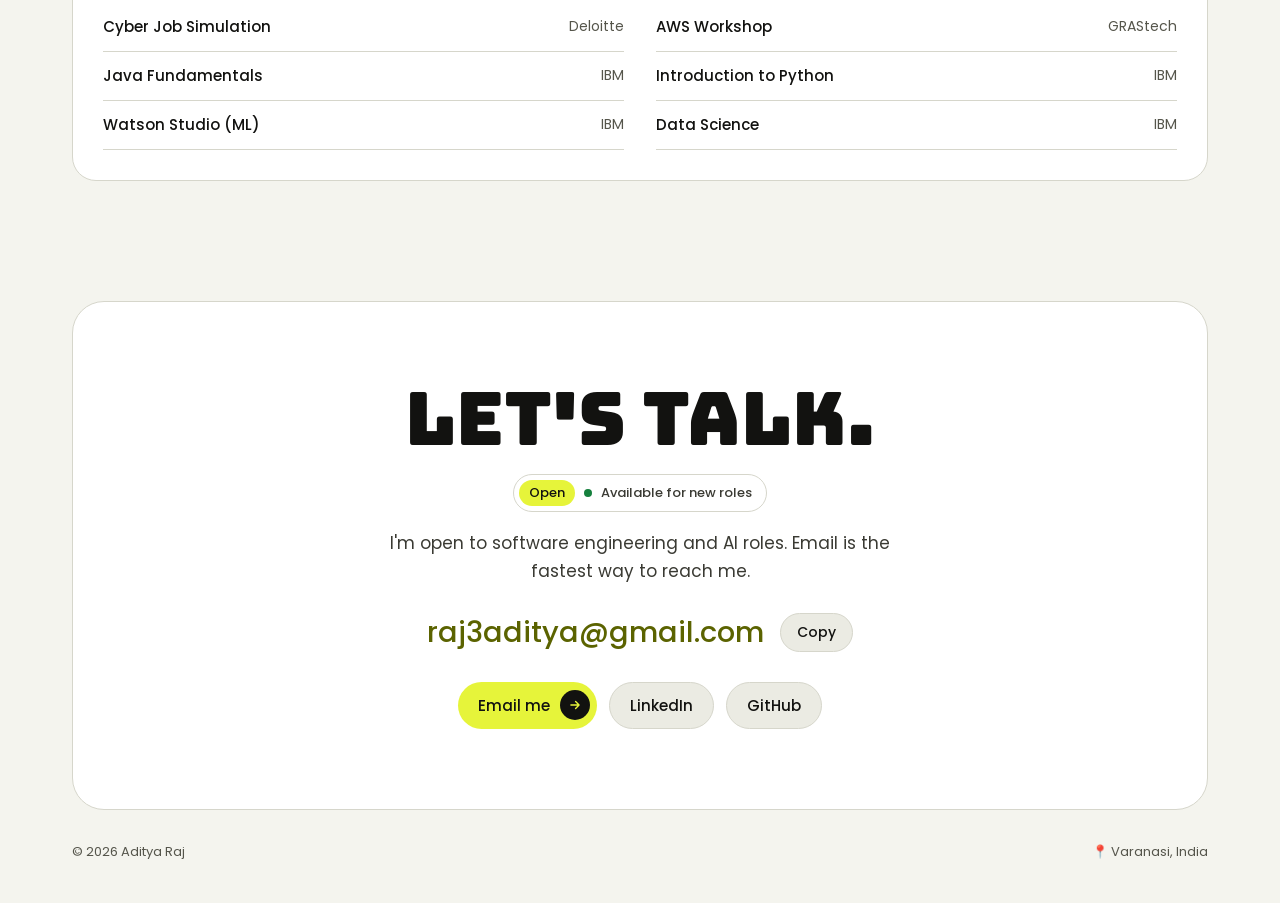
==== commit 0f477bb6: "Open in light mode, add heading pills, rank projects by depth of stack" ====
--- a/index.html
+++ b/index.html
@@ -1,11 +1,11 @@
 <!doctype html>
-<html lang="en" data-theme="dark">
+<html lang="en" data-theme="light">
 <head>
   <meta charset="utf-8" />
   <meta name="viewport" content="width=device-width, initial-scale=1, viewport-fit=cover" />
   <title>Aditya Raj · Software Engineer</title>
   <meta name="description" content="Aditya Raj, Software Engineer at Ethara AI. Builds full-stack apps, tests AI coding agents, ships with CI." />
-  <meta name="theme-color" content="#121210" />
+  <meta name="theme-color" content="#f4f4ee" />
   <script>try{var t=localStorage.getItem("theme");if(t)document.documentElement.dataset.theme=t}catch(e){}</script>
   <link rel="preconnect" href="https://fonts.googleapis.com" />
   <link rel="preconnect" href="https://fonts.gstatic.com" crossorigin />
@@ -73,7 +73,7 @@
     </section>
 
     <section id="work" class="section wrap reveal">
-      <header class="sec-head"><h2>Experience</h2></header>
+      <header class="sec-head"><h2>Experience</h2><p class="sec-pill"><span class="badge-tag">Now</span>Software Engineer at Ethara AI</p></header>
       <div class="xp-grid">
         <article class="card xp">
           <div class="xp-top">
@@ -120,48 +120,48 @@
     </section>
 
     <section id="projects" class="section wrap reveal">
-      <header class="sec-head"><h2>Featured projects</h2></header>
+      <header class="sec-head"><h2>Featured projects</h2><p class="sec-pill"><span class="badge-tag">Ranked</span>Most complete builds and heaviest stacks first</p></header>
       <div class="projects">
-      <a class="card project wide" href="https://github.com/logic1391/TICKLED-PINK-ENTRY-SYSTEM" target="_blank" rel="noopener">
-        <div class="p-top"><h3>Tickled Pink</h3><span class="disc disc-acid"><svg viewBox="0 0 24 24" width="14" height="14" aria-hidden="true"><path d="M5 12h14M13 6l6 6-6 6" fill="none" stroke="currentColor" stroke-width="2.4" stroke-linecap="round" stroke-linejoin="round"/></svg></span></div>
-        <p class="p-desc"><strong>Entry system for clubs and events.</strong> Guided check-in for single, couple and group entries, Razorpay payments, digital passes sent on WhatsApp, a live bouncer scanner and a capacity dashboard.</p>
-        <p class="p-stack">Node.js · Express · PostgreSQL · Razorpay · Twilio</p>
+      <a class="card project top" href="https://github.com/logic1391/TICKLED-PINK-ENTRY-SYSTEM" target="_blank" rel="noopener">
+        <div class="p-top"><span class="rank" aria-label="Rank 1">#1</span><h3>Tickled Pink</h3><span class="disc disc-acid"><svg viewBox="0 0 24 24" width="14" height="14" aria-hidden="true"><path d="M5 12h14M13 6l6 6-6 6" fill="none" stroke="currentColor" stroke-width="2.4" stroke-linecap="round" stroke-linejoin="round"/></svg></span></div>
+        <p class="p-desc"><strong>Entry system for clubs and events.</strong> Guided check-in for single, couple and group entries, Razorpay payments, digital passes delivered on WhatsApp, a real-time bouncer scanner with guest-list checks, and a live dashboard for capacity, revenue and CSV export.</p>
+        <ul class="chips p-chips" aria-label="Tech stack"><li>Node.js</li><li>Express</li><li>PostgreSQL (Supabase)</li><li>Razorpay</li><li>Twilio WhatsApp API</li><li>JWT</li><li>Helmet</li><li>Rate limiting</li><li>QR codes</li><li>Vercel</li></ul>
+      </a>
+      <a class="card project" href="https://github.com/logic1391/Chunaav-Yatra" target="_blank" rel="noopener">
+        <div class="p-top"><span class="rank" aria-label="Rank 2">#2</span><h3>Chunaav Yatra</h3><span class="disc disc-acid"><svg viewBox="0 0 24 24" width="14" height="14" aria-hidden="true"><path d="M5 12h14M13 6l6 6-6 6" fill="none" stroke="currentColor" stroke-width="2.4" stroke-linecap="round" stroke-linejoin="round"/></svg></span></div>
+        <p class="p-desc"><strong>Civic platform for first-time voters.</strong> A dashboard with an election countdown, a roadmap from registration to voting day, a polling-station map, an AI assistant for registration questions and a side-by-side manifesto explorer.</p>
+        <ul class="chips p-chips" aria-label="Tech stack"><li>React 19</li><li>TypeScript</li><li>Tailwind CSS 4</li><li>Vite</li><li>React Router 7</li><li>Motion</li><li>Express</li><li>Gemini API</li></ul>
       </a>
       <a class="card project" href="https://github.com/logic1391/PlayConnect" target="_blank" rel="noopener">
-        <div class="p-top"><h3>PlayConnect</h3><span class="disc disc-acid"><svg viewBox="0 0 24 24" width="14" height="14" aria-hidden="true"><path d="M5 12h14M13 6l6 6-6 6" fill="none" stroke="currentColor" stroke-width="2.4" stroke-linecap="round" stroke-linejoin="round"/></svg></span></div>
-        <p class="p-desc"><strong>Find colleagues who play your sport.</strong> Profiles, search by sport and availability, JWT login, deployed on Vercel and tested on every push.</p>
-        <p class="p-stack">Node.js · Express · PostgreSQL · Flutter</p>
+        <div class="p-top"><span class="rank" aria-label="Rank 3">#3</span><h3>PlayConnect</h3><span class="disc disc-acid"><svg viewBox="0 0 24 24" width="14" height="14" aria-hidden="true"><path d="M5 12h14M13 6l6 6-6 6" fill="none" stroke="currentColor" stroke-width="2.4" stroke-linecap="round" stroke-linejoin="round"/></svg></span></div>
+        <p class="p-desc"><strong>Find colleagues who play your sport.</strong> A mobile app with sign-up, profiles, search by sport and availability, WhatsApp contact and an admin panel. Hashed passwords and JWT login, deployed on Vercel with Neon.</p>
+        <ul class="chips p-chips" aria-label="Tech stack"><li>Node.js</li><li>Express</li><li>PostgreSQL (Neon)</li><li>JWT</li><li>Flutter</li><li>Vercel</li><li>GitHub Actions</li></ul>
       </a>
       <a class="card project" href="https://github.com/logic1391/Project_Tracker" target="_blank" rel="noopener">
-        <div class="p-top"><h3>Project Tracker</h3><span class="disc disc-acid"><svg viewBox="0 0 24 24" width="14" height="14" aria-hidden="true"><path d="M5 12h14M13 6l6 6-6 6" fill="none" stroke="currentColor" stroke-width="2.4" stroke-linecap="round" stroke-linejoin="round"/></svg></span></div>
-        <p class="p-desc"><strong>Role-based project manager.</strong> Admins run projects, members and deadlines; members update their own tasks. Overdue flags and a workload dashboard.</p>
-        <p class="p-stack">React · Node.js · Express · SQLite</p>
-      </a>
-      <a class="card project wide" href="https://github.com/logic1391/Chunaav-Yatra" target="_blank" rel="noopener">
-        <div class="p-top"><h3>Chunaav Yatra</h3><span class="disc disc-acid"><svg viewBox="0 0 24 24" width="14" height="14" aria-hidden="true"><path d="M5 12h14M13 6l6 6-6 6" fill="none" stroke="currentColor" stroke-width="2.4" stroke-linecap="round" stroke-linejoin="round"/></svg></span></div>
-        <p class="p-desc"><strong>Civic platform for first-time voters.</strong> Election roadmap, polling-station map, an AI assistant for registration questions and a side-by-side manifesto explorer.</p>
-        <p class="p-stack">React 19 · TypeScript · Tailwind · Vite</p>
+        <div class="p-top"><span class="rank" aria-label="Rank 4">#4</span><h3>Project Tracker</h3><span class="disc disc-acid"><svg viewBox="0 0 24 24" width="14" height="14" aria-hidden="true"><path d="M5 12h14M13 6l6 6-6 6" fill="none" stroke="currentColor" stroke-width="2.4" stroke-linecap="round" stroke-linejoin="round"/></svg></span></div>
+        <p class="p-desc"><strong>Role-based project and task manager.</strong> Admins create projects, manage members and extend deadlines; members update their own tasks. Overdue flags and a workload dashboard.</p>
+        <ul class="chips p-chips" aria-label="Tech stack"><li>React</li><li>Vite</li><li>Node.js</li><li>Express</li><li>SQLite</li><li>Sequelize</li><li>JWT</li><li>bcrypt</li></ul>
       </a>
       <a class="card project" href="https://github.com/logic1391/Disease_Prediction" target="_blank" rel="noopener">
-        <div class="p-top"><h3>Disease Prediction</h3><span class="disc disc-acid"><svg viewBox="0 0 24 24" width="14" height="14" aria-hidden="true"><path d="M5 12h14M13 6l6 6-6 6" fill="none" stroke="currentColor" stroke-width="2.4" stroke-linecap="round" stroke-linejoin="round"/></svg></span></div>
-        <p class="p-desc"><strong>Health-risk prediction app.</strong> Machine-learning models estimate the risk of diabetes, heart disease and Parkinson's, shown with a live risk meter.</p>
-        <p class="p-stack">Python · Flask · Scikit-learn</p>
-      </a>
+        <div class="p-top"><span class="rank" aria-label="Rank 5">#5</span><h3>Disease Prediction</h3><span class="disc disc-acid"><svg viewBox="0 0 24 24" width="14" height="14" aria-hidden="true"><path d="M5 12h14M13 6l6 6-6 6" fill="none" stroke="currentColor" stroke-width="2.4" stroke-linecap="round" stroke-linejoin="round"/></svg></span></div>
+        <p class="p-desc"><strong>Health-risk prediction web app.</strong> Machine-learning models estimate the risk of diabetes, heart disease and Parkinson's disease, shown on a dashboard with a live risk meter.</p>
+        <ul class="chips p-chips" aria-label="Tech stack"><li>Python</li><li>Flask</li><li>Scikit-learn</li><li>HTML/CSS</li></ul>
+      </a>
+      <div class="card project">
+        <div class="p-top"><span class="rank" aria-label="Rank 6">#6</span><h3>Smart Stick</h3><span class="tag">Hardware</span></div>
+        <p class="p-desc"><strong>Walking aid for visually impaired people.</strong> Detects obstacles and hazards and gives real-time feedback, with GPS location and GSM alerts.</p>
+        <ul class="chips p-chips" aria-label="Tech stack"><li>ESP32</li><li>Ultrasonic sensor</li><li>GPS</li><li>GSM</li></ul>
+      </div>
       <a class="card project" href="https://github.com/logic1391/meme-mirror" target="_blank" rel="noopener">
-        <div class="p-top"><h3>Meme Mirror</h3><span class="disc disc-acid"><svg viewBox="0 0 24 24" width="14" height="14" aria-hidden="true"><path d="M5 12h14M13 6l6 6-6 6" fill="none" stroke="currentColor" stroke-width="2.4" stroke-linecap="round" stroke-linejoin="round"/></svg></span></div>
-        <p class="p-desc"><strong>Computer vision for fun.</strong> Reads your expression from the webcam and shows the meme that matches it best.</p>
-        <p class="p-stack">Python · OpenCV · NumPy</p>
-      </a>
-      <div class="card project">
-        <div class="p-top"><h3>Smart Stick</h3><span class="tag">Hardware</span></div>
-        <p class="p-desc"><strong>Walking aid for visually impaired people.</strong> Detects obstacles and hazards and gives real-time feedback, with GPS location and GSM alerts.</p>
-        <p class="p-stack">ESP32 · Ultrasonic sensor · GPS · GSM</p>
-      </div>
+        <div class="p-top"><span class="rank" aria-label="Rank 7">#7</span><h3>Meme Mirror</h3><span class="disc disc-acid"><svg viewBox="0 0 24 24" width="14" height="14" aria-hidden="true"><path d="M5 12h14M13 6l6 6-6 6" fill="none" stroke="currentColor" stroke-width="2.4" stroke-linecap="round" stroke-linejoin="round"/></svg></span></div>
+        <p class="p-desc"><strong>Computer vision for fun.</strong> Reads your expression from the webcam and shows the meme that matches it best, side by side with the live feed.</p>
+        <ul class="chips p-chips" aria-label="Tech stack"><li>Python</li><li>OpenCV</li><li>NumPy</li></ul>
+      </a>
       </div>
     </section>
 
     <section id="skills" class="section wrap reveal">
-      <header class="sec-head"><h2>Skills</h2></header>
+      <header class="sec-head"><h2>Skills</h2><p class="sec-pill"><span class="badge-tag">Stack</span>Languages, backend, frontend, AI evaluation and tools</p></header>
       <div class="skills">
       <div class="card skill"><h3>Languages</h3><ul class="chips"><li>Python</li><li>Java</li><li>JavaScript</li><li>SQL</li><li>HTML</li><li>CSS</li></ul></div>
       <div class="card skill"><h3>Backend &amp; data</h3><ul class="chips"><li>Node.js</li><li>Express</li><li>FastAPI</li><li>Flask</li><li>PostgreSQL</li><li>MongoDB</li><li>MySQL</li><li>Redis</li><li>Firebase</li></ul></div>
@@ -204,6 +204,7 @@
     <section id="contact" class="section wrap reveal">
       <div class="card contact">
         <h2>Let's talk.</h2>
+        <p class="sec-pill"><span class="badge-tag">Open</span><span class="live"></span>Available for new roles</p>
         <p>I'm open to software engineering and AI roles. Email is the fastest way to reach me.</p>
         <div class="email-row">
           <a class="email" id="emailText" href="https://mail.google.com/mail/?view=cm&amp;fs=1&amp;to=raj3aditya@gmail.com&amp;su=Opportunity%20for%20Aditya%20Raj" target="_blank" rel="noopener">raj3aditya@gmail.com</a>
--- a/style.css
+++ b/style.css
@@ -141,9 +141,12 @@
 /* Projects */
 .projects { display: grid; grid-template-columns: repeat(3, minmax(0, 1fr)); gap: 20px; }
 .project { display: flex; flex-direction: column; gap: 12px; transition: transform .45s var(--spring), border-color .3s, box-shadow .4s; }
-.project.wide { grid-column: span 2; }
+.project.top { grid-column: 1 / -1; }
+.project.top h3 { font-size: clamp(1.6rem, 3vw, 2.1rem); }
+.project.top .p-desc { font-size: 16px; max-width: 80ch; }
 a.project:hover { transform: translateY(-4px); border-color: color-mix(in srgb, var(--acid) 55%, var(--line)); box-shadow: var(--shadow-card); }
-.p-top { display: flex; justify-content: space-between; align-items: center; gap: 12px; }
+.p-top { display: flex; align-items: center; gap: 12px; }
+.p-top h3 { margin-right: auto; }
 .disc-acid { width: 36px; height: 36px; flex: none; border-radius: 50%; background: var(--acid); color: var(--on-acid); display: grid; place-items: center; transition: transform .45s var(--spring); }
 a.project:hover .disc-acid { transform: rotate(-45deg); }
 .p-desc { color: var(--ink-soft); font-size: 15px; line-height: 1.55; flex: 1; }
@@ -203,7 +206,6 @@
 
 @media (max-width: 900px) {
   .projects, .skills { grid-template-columns: repeat(2, minmax(0, 1fr)); }
-  .project.wide { grid-column: 1 / -1; }
   .xp-grid { grid-template-columns: 1fr; }
 }
 @media (max-width: 640px) {
@@ -235,3 +237,12 @@
 .states b { color: var(--acid-text); font-weight: 600; margin-right: 6px; }
 .xp-tools { margin-top: 20px; }
 @media (max-width: 760px) { .xp-areas { grid-template-columns: 1fr; } .xp-area-wide { grid-column: auto; } }
+
+/* Ranked projects */
+.rank { flex: none; display: grid; place-items: center; min-width: 40px; height: 32px; padding: 0 10px; border-radius: 999px; background: var(--acid); color: var(--on-acid); font: 400 14px var(--f-display); }
+.p-chips { margin-top: 2px; }
+.p-chips li { font-size: 12px; padding: 4px 10px; }
+
+/* Pill under each big heading, same as the hero badge */
+.sec-pill { display: inline-flex; align-items: center; gap: 9px; margin-top: 16px; padding: 5px 14px 5px 5px; border: 1px solid var(--line); border-radius: 999px; background: var(--surface); font-size: 13px; font-weight: 500; color: var(--ink-soft); }
+.contact .sec-pill { margin-top: 18px; }
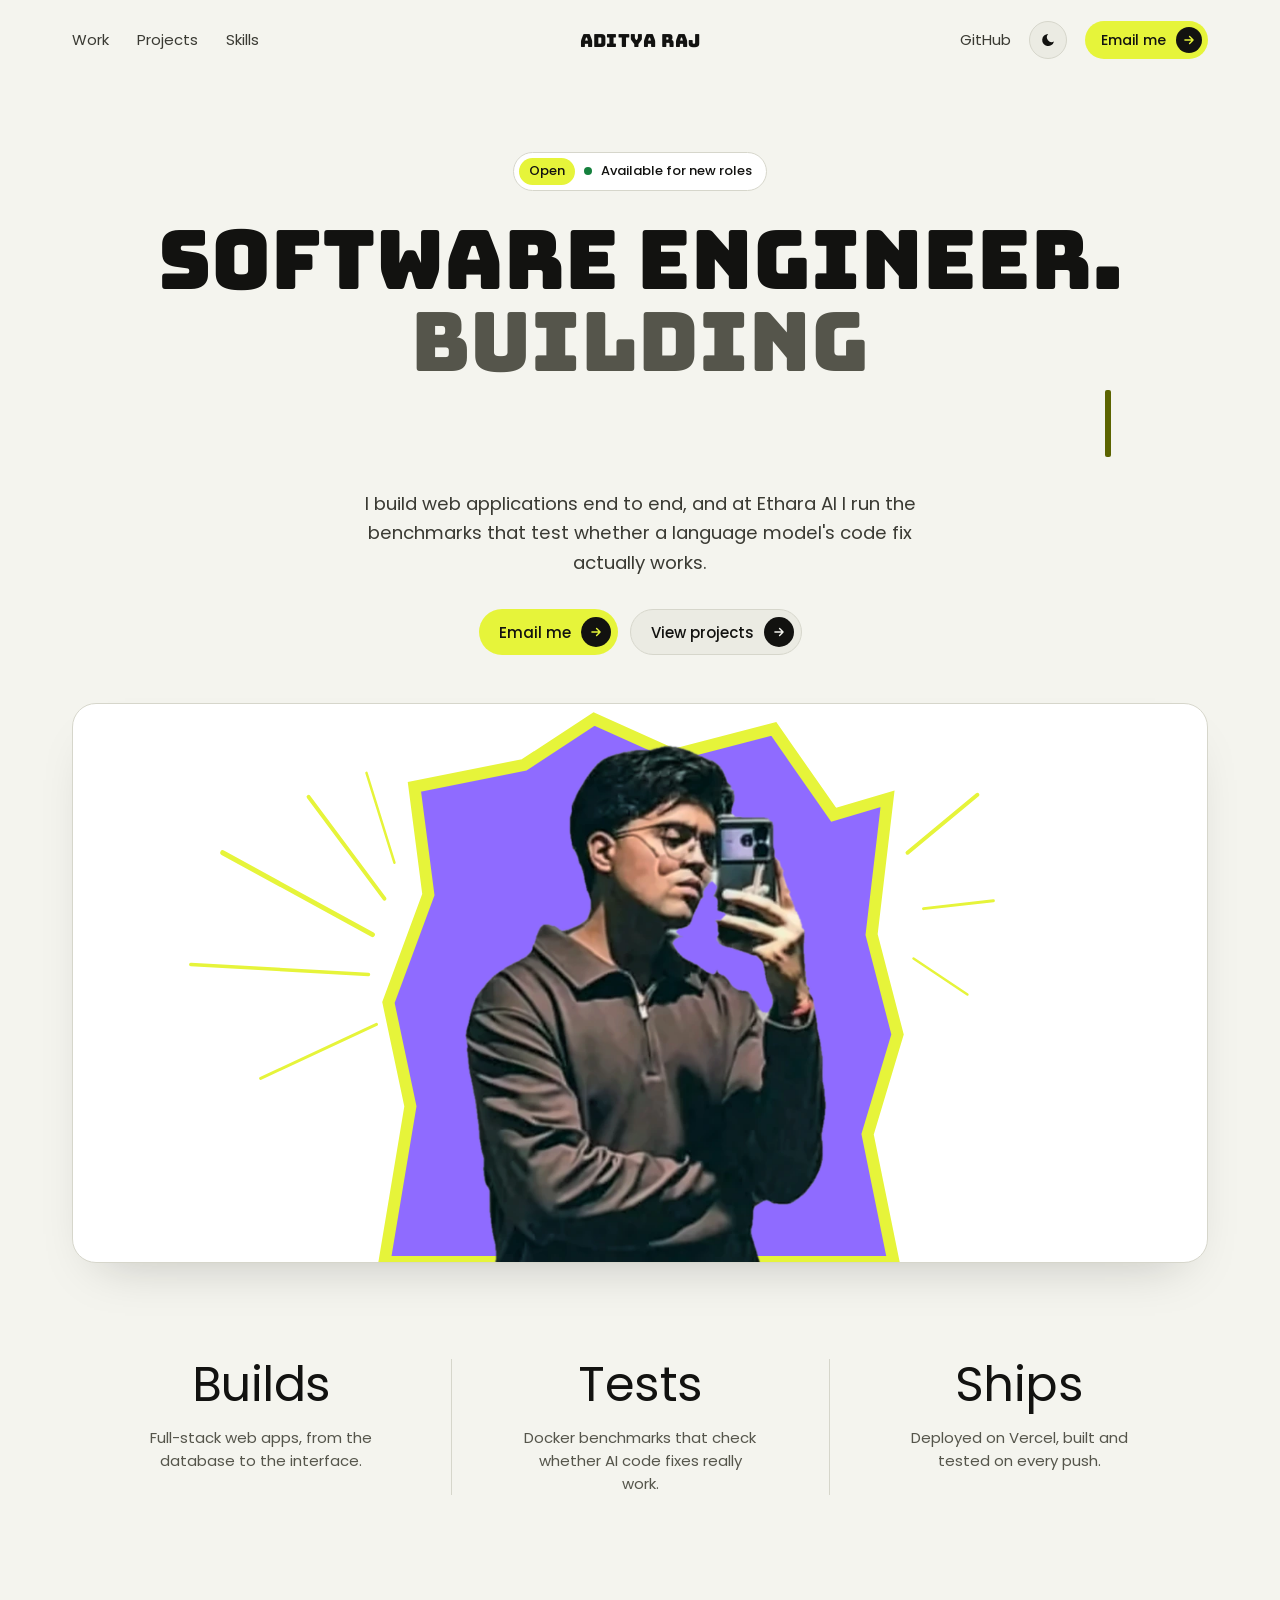
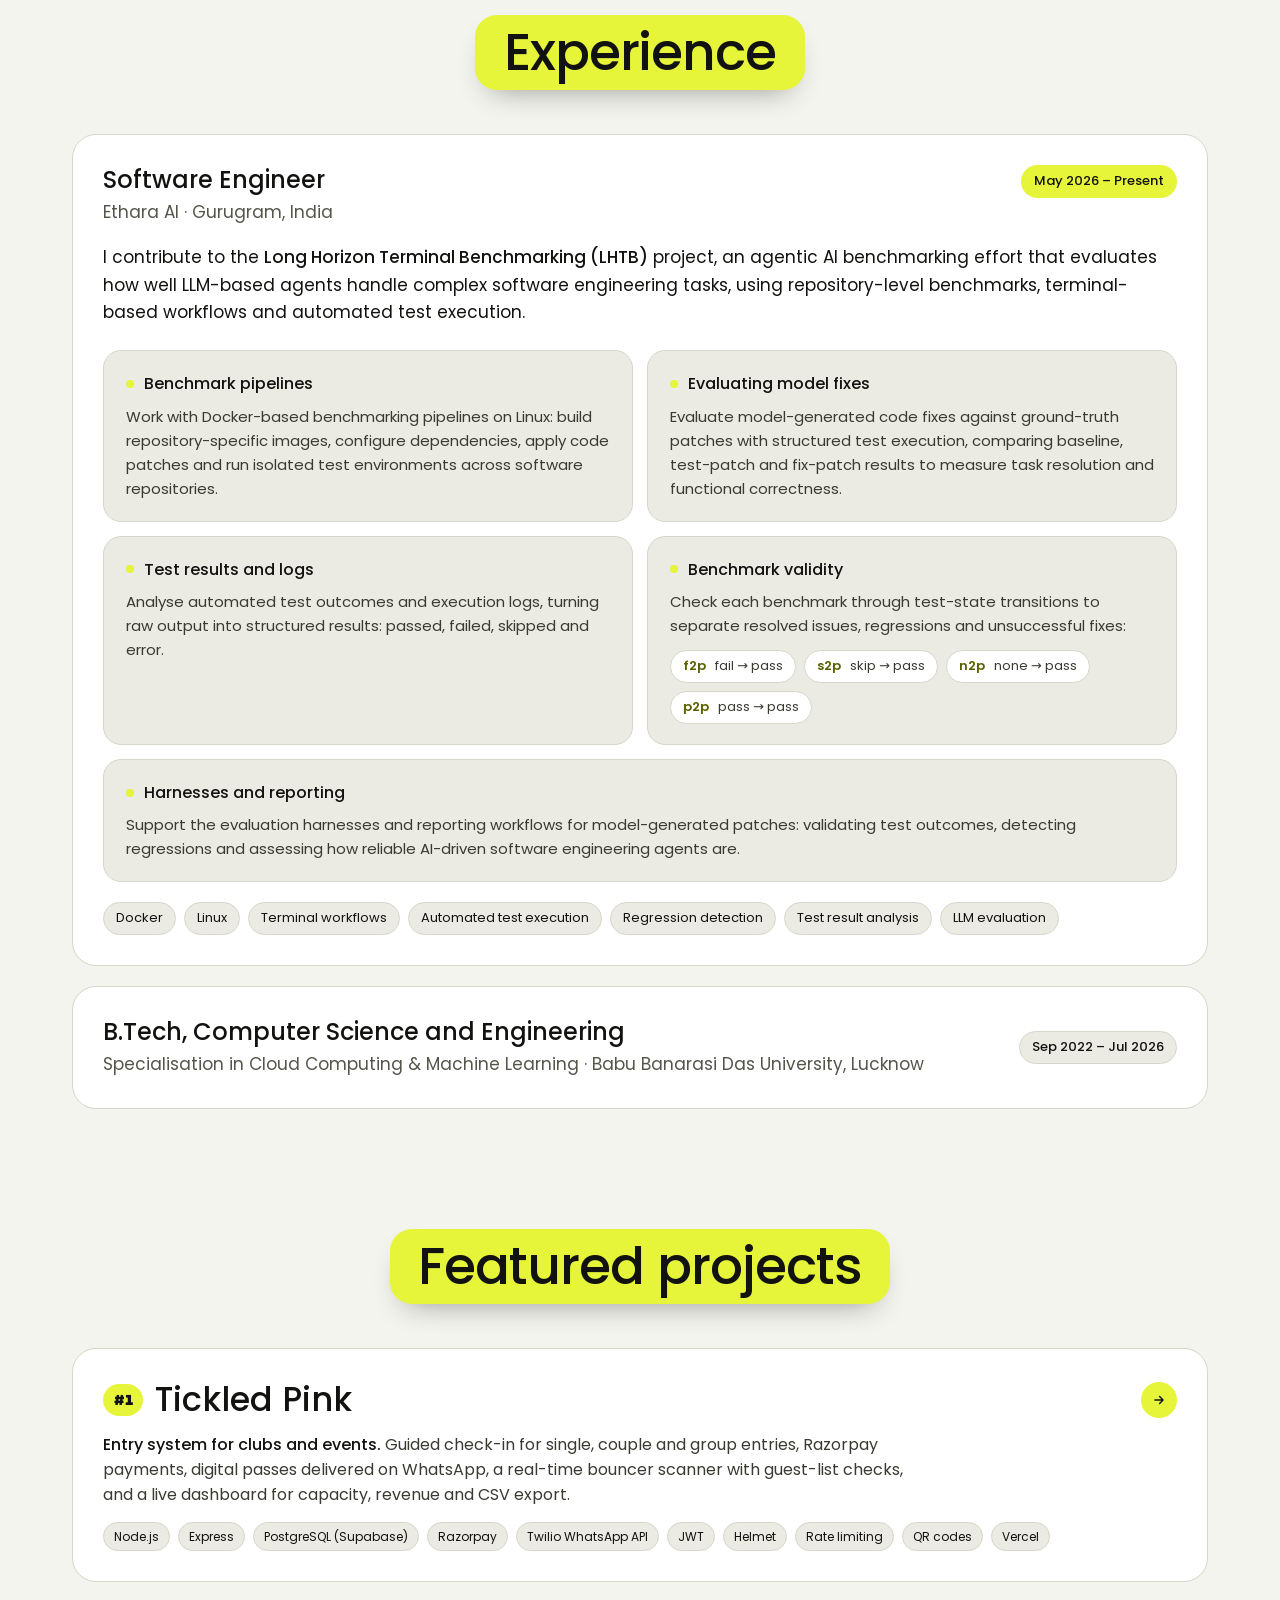
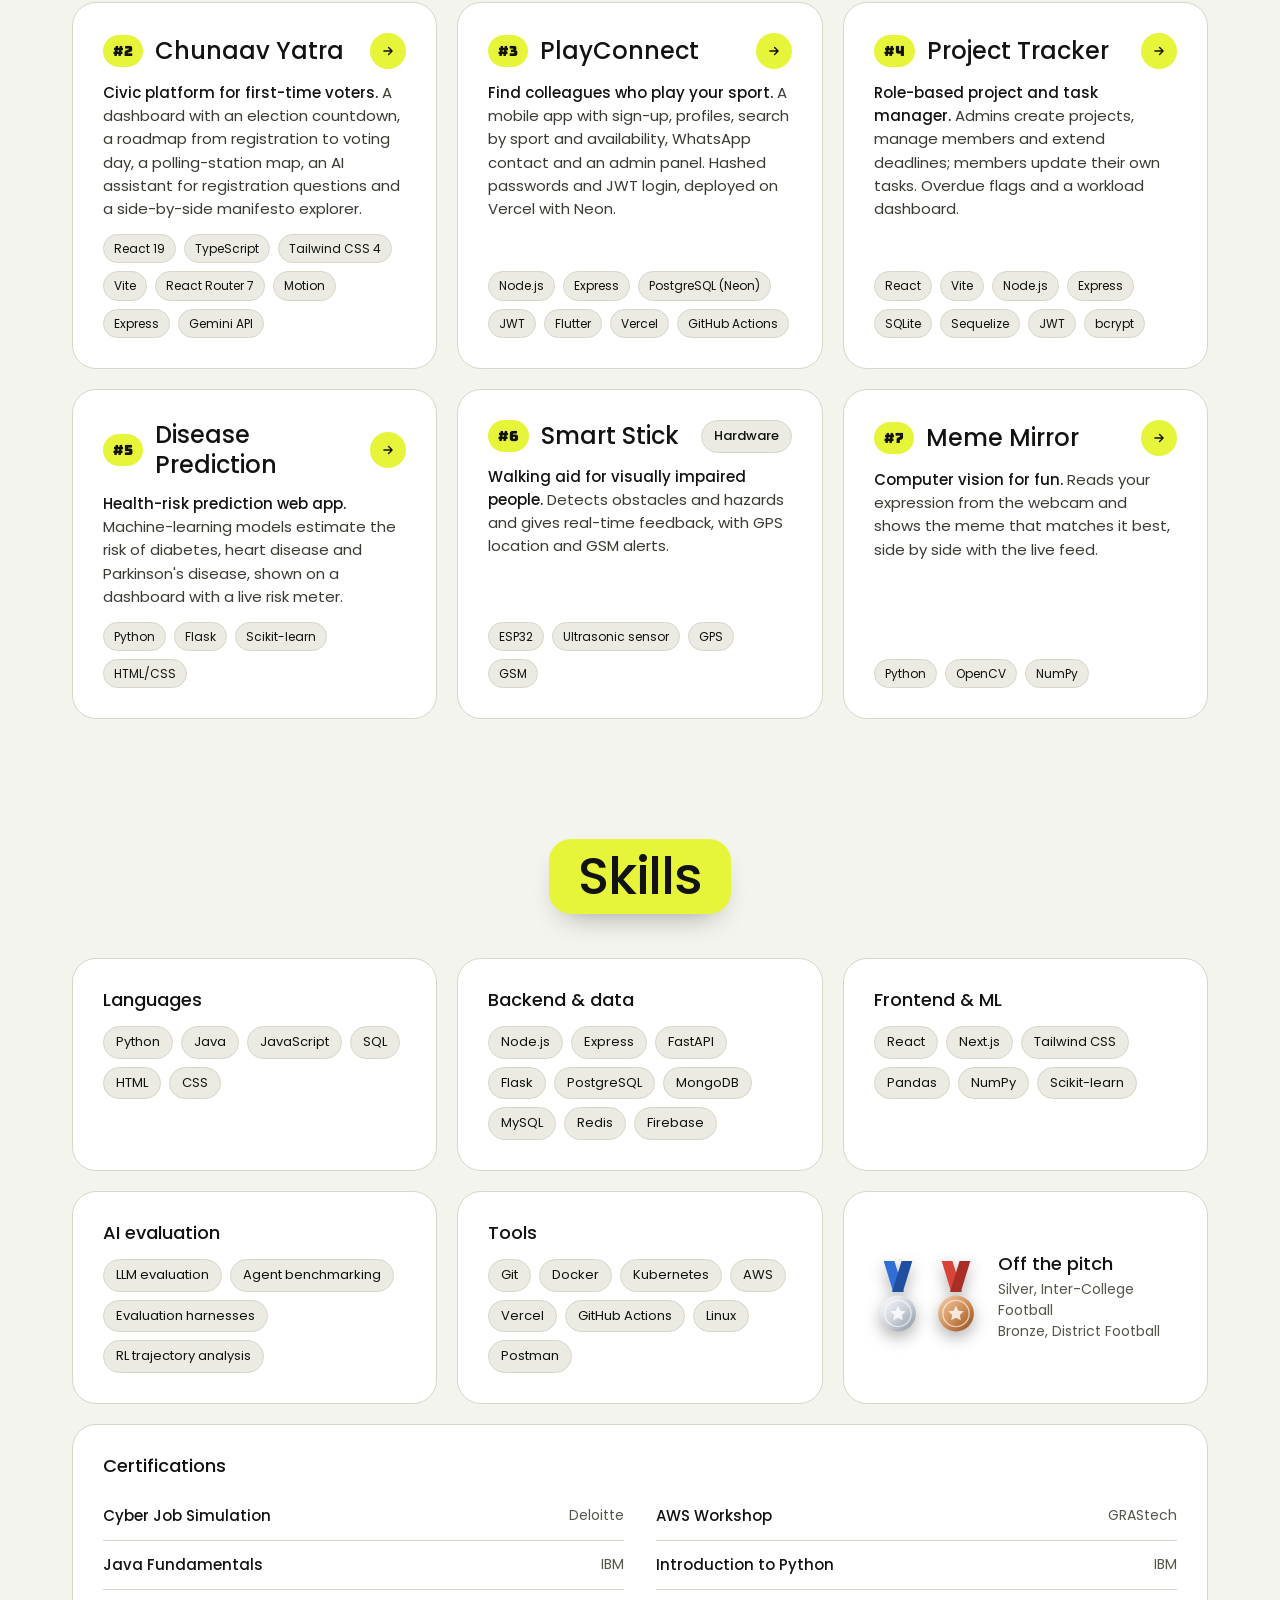
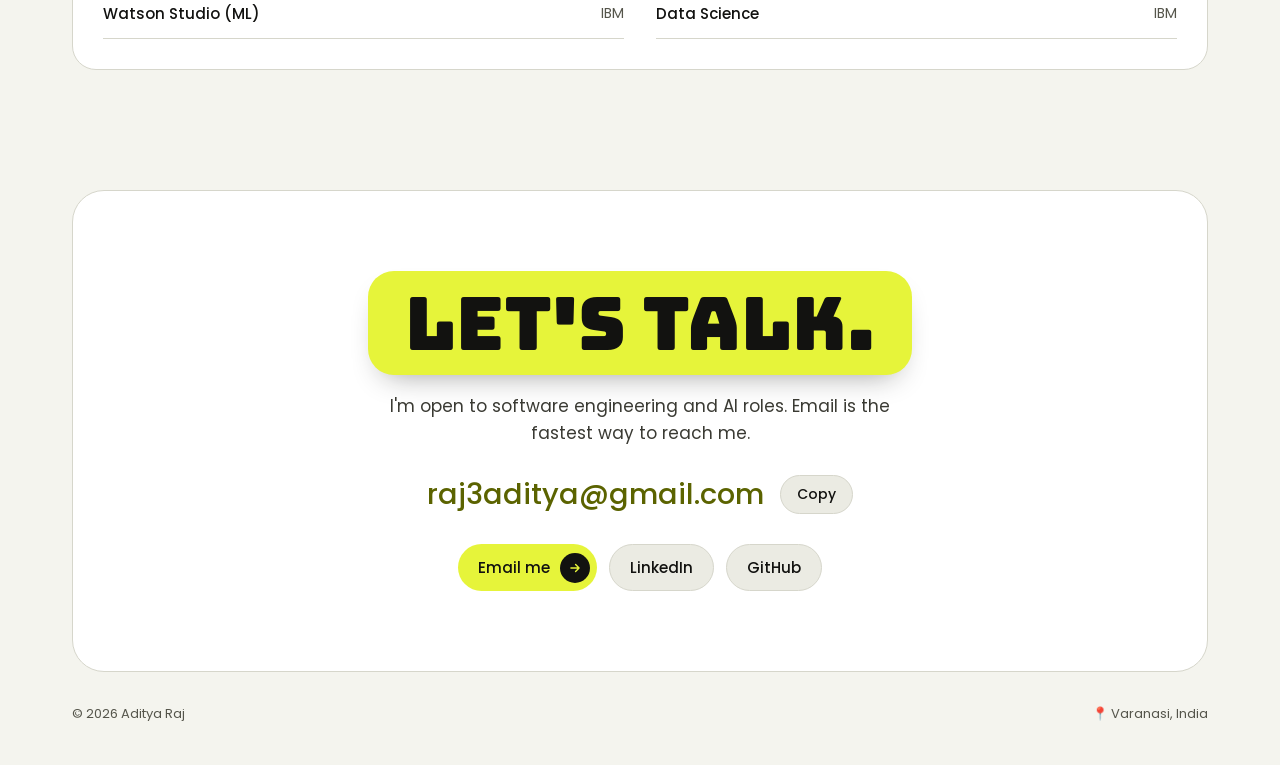
==== commit 5652e425: "Set big headings on solid rounded boxes" ====
--- a/index.html
+++ b/index.html
@@ -73,7 +73,7 @@
     </section>
 
     <section id="work" class="section wrap reveal">
-      <header class="sec-head"><h2>Experience</h2><p class="sec-pill"><span class="badge-tag">Now</span>Software Engineer at Ethara AI</p></header>
+      <header class="sec-head"><h2>Experience</h2></header>
       <div class="xp-grid">
         <article class="card xp">
           <div class="xp-top">
@@ -120,7 +120,7 @@
     </section>
 
     <section id="projects" class="section wrap reveal">
-      <header class="sec-head"><h2>Featured projects</h2><p class="sec-pill"><span class="badge-tag">Ranked</span>Most complete builds and heaviest stacks first</p></header>
+      <header class="sec-head"><h2>Featured projects</h2></header>
       <div class="projects">
       <a class="card project top" href="https://github.com/logic1391/TICKLED-PINK-ENTRY-SYSTEM" target="_blank" rel="noopener">
         <div class="p-top"><span class="rank" aria-label="Rank 1">#1</span><h3>Tickled Pink</h3><span class="disc disc-acid"><svg viewBox="0 0 24 24" width="14" height="14" aria-hidden="true"><path d="M5 12h14M13 6l6 6-6 6" fill="none" stroke="currentColor" stroke-width="2.4" stroke-linecap="round" stroke-linejoin="round"/></svg></span></div>
@@ -161,7 +161,7 @@
     </section>
 
     <section id="skills" class="section wrap reveal">
-      <header class="sec-head"><h2>Skills</h2><p class="sec-pill"><span class="badge-tag">Stack</span>Languages, backend, frontend, AI evaluation and tools</p></header>
+      <header class="sec-head"><h2>Skills</h2></header>
       <div class="skills">
       <div class="card skill"><h3>Languages</h3><ul class="chips"><li>Python</li><li>Java</li><li>JavaScript</li><li>SQL</li><li>HTML</li><li>CSS</li></ul></div>
       <div class="card skill"><h3>Backend &amp; data</h3><ul class="chips"><li>Node.js</li><li>Express</li><li>FastAPI</li><li>Flask</li><li>PostgreSQL</li><li>MongoDB</li><li>MySQL</li><li>Redis</li><li>Firebase</li></ul></div>
@@ -204,7 +204,6 @@
     <section id="contact" class="section wrap reveal">
       <div class="card contact">
         <h2>Let's talk.</h2>
-        <p class="sec-pill"><span class="badge-tag">Open</span><span class="live"></span>Available for new roles</p>
         <p>I'm open to software engineering and AI roles. Email is the fastest way to reach me.</p>
         <div class="email-row">
           <a class="email" id="emailText" href="https://mail.google.com/mail/?view=cm&amp;fs=1&amp;to=raj3aditya@gmail.com&amp;su=Opportunity%20for%20Aditya%20Raj" target="_blank" rel="noopener">raj3aditya@gmail.com</a>
--- a/style.css
+++ b/style.css
@@ -243,6 +243,12 @@
 .p-chips { margin-top: 2px; }
 .p-chips li { font-size: 12px; padding: 4px 10px; }
 
-/* Pill under each big heading, same as the hero badge */
-.sec-pill { display: inline-flex; align-items: center; gap: 9px; margin-top: 16px; padding: 5px 14px 5px 5px; border: 1px solid var(--line); border-radius: 999px; background: var(--surface); font-size: 13px; font-weight: 500; color: var(--ink-soft); }
-.contact .sec-pill { margin-top: 18px; }
+
+/* Big headings sit on a solid rounded box */
+.sec-head h2, .contact h2 {
+  display: inline-block; background: var(--acid); color: var(--on-acid);
+  padding: .14em .55em .2em; border-radius: 22px;
+  box-shadow: 0 14px 30px -16px rgba(18, 18, 16, .45);
+}
+.contact h2 { padding: .22em .5em .2em; border-radius: 26px; }
+@media (max-width: 640px) { .sec-head h2, .contact h2 { border-radius: 18px; } }
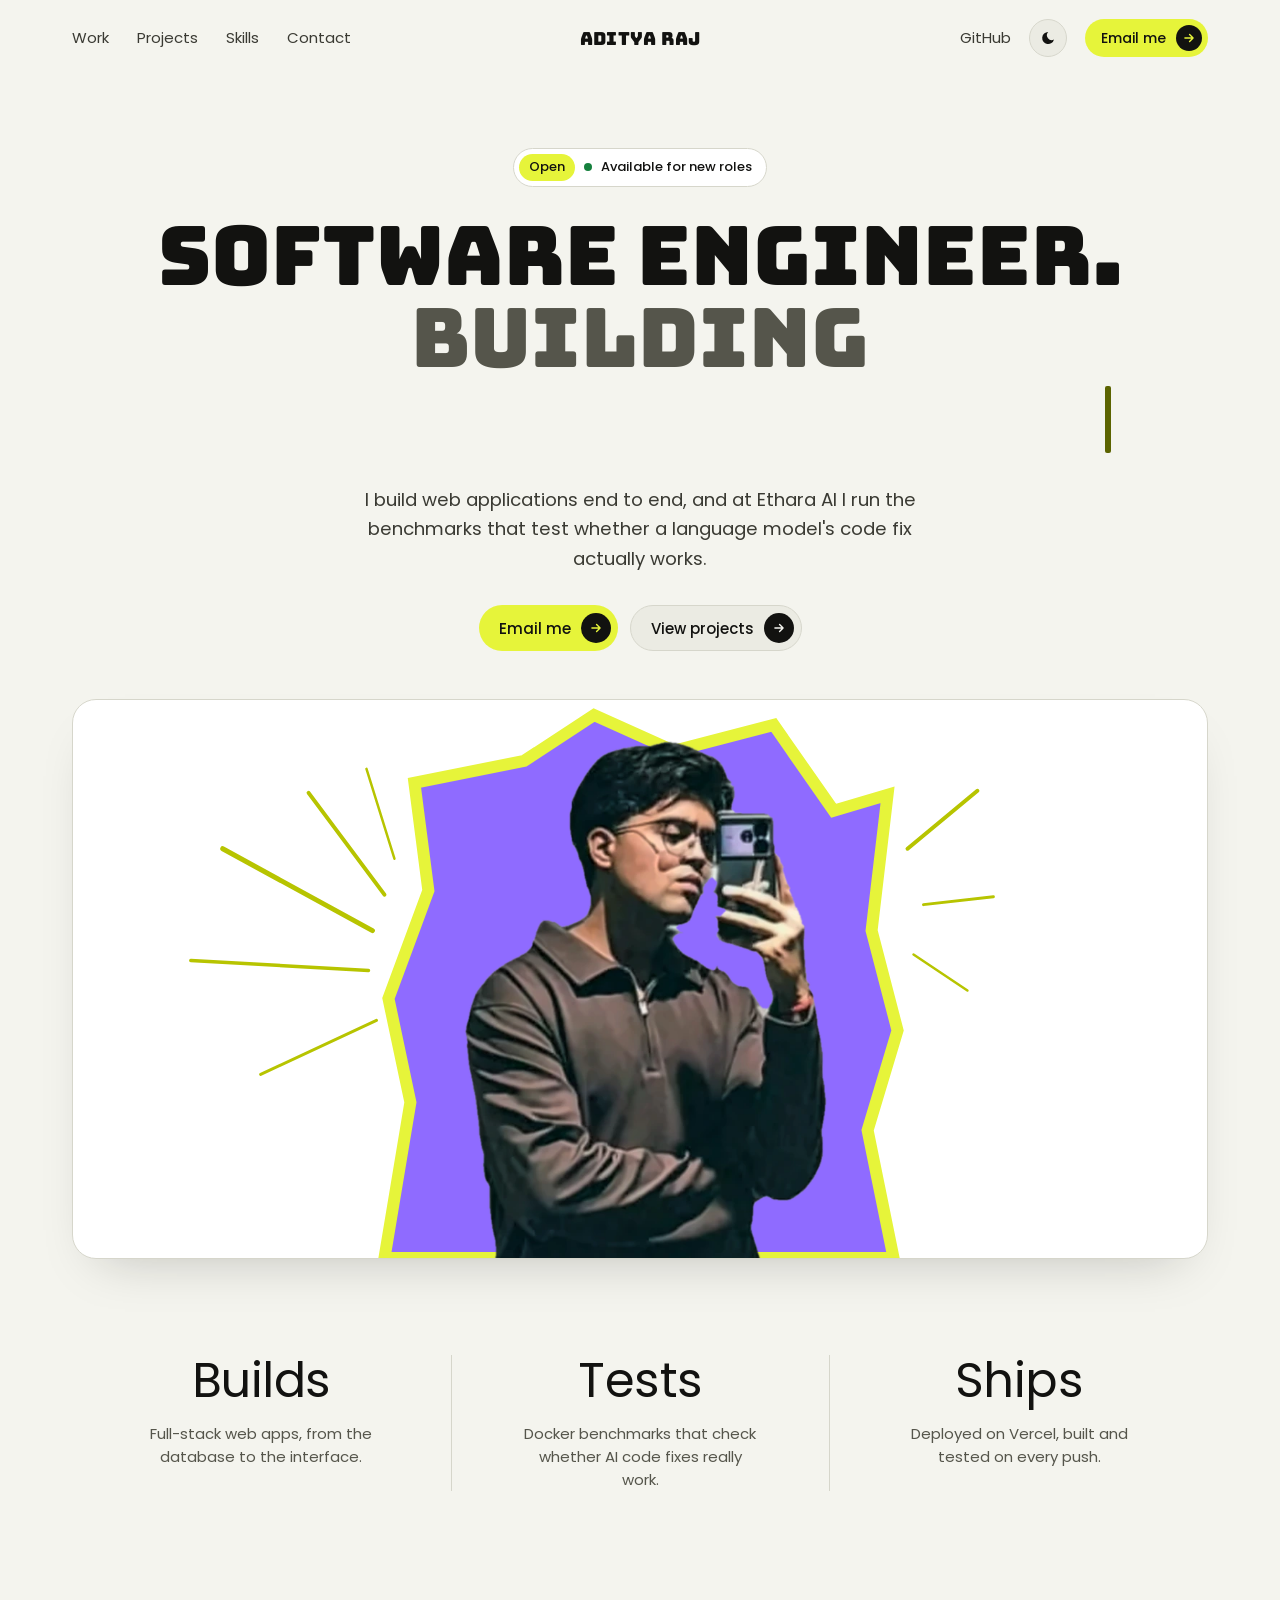
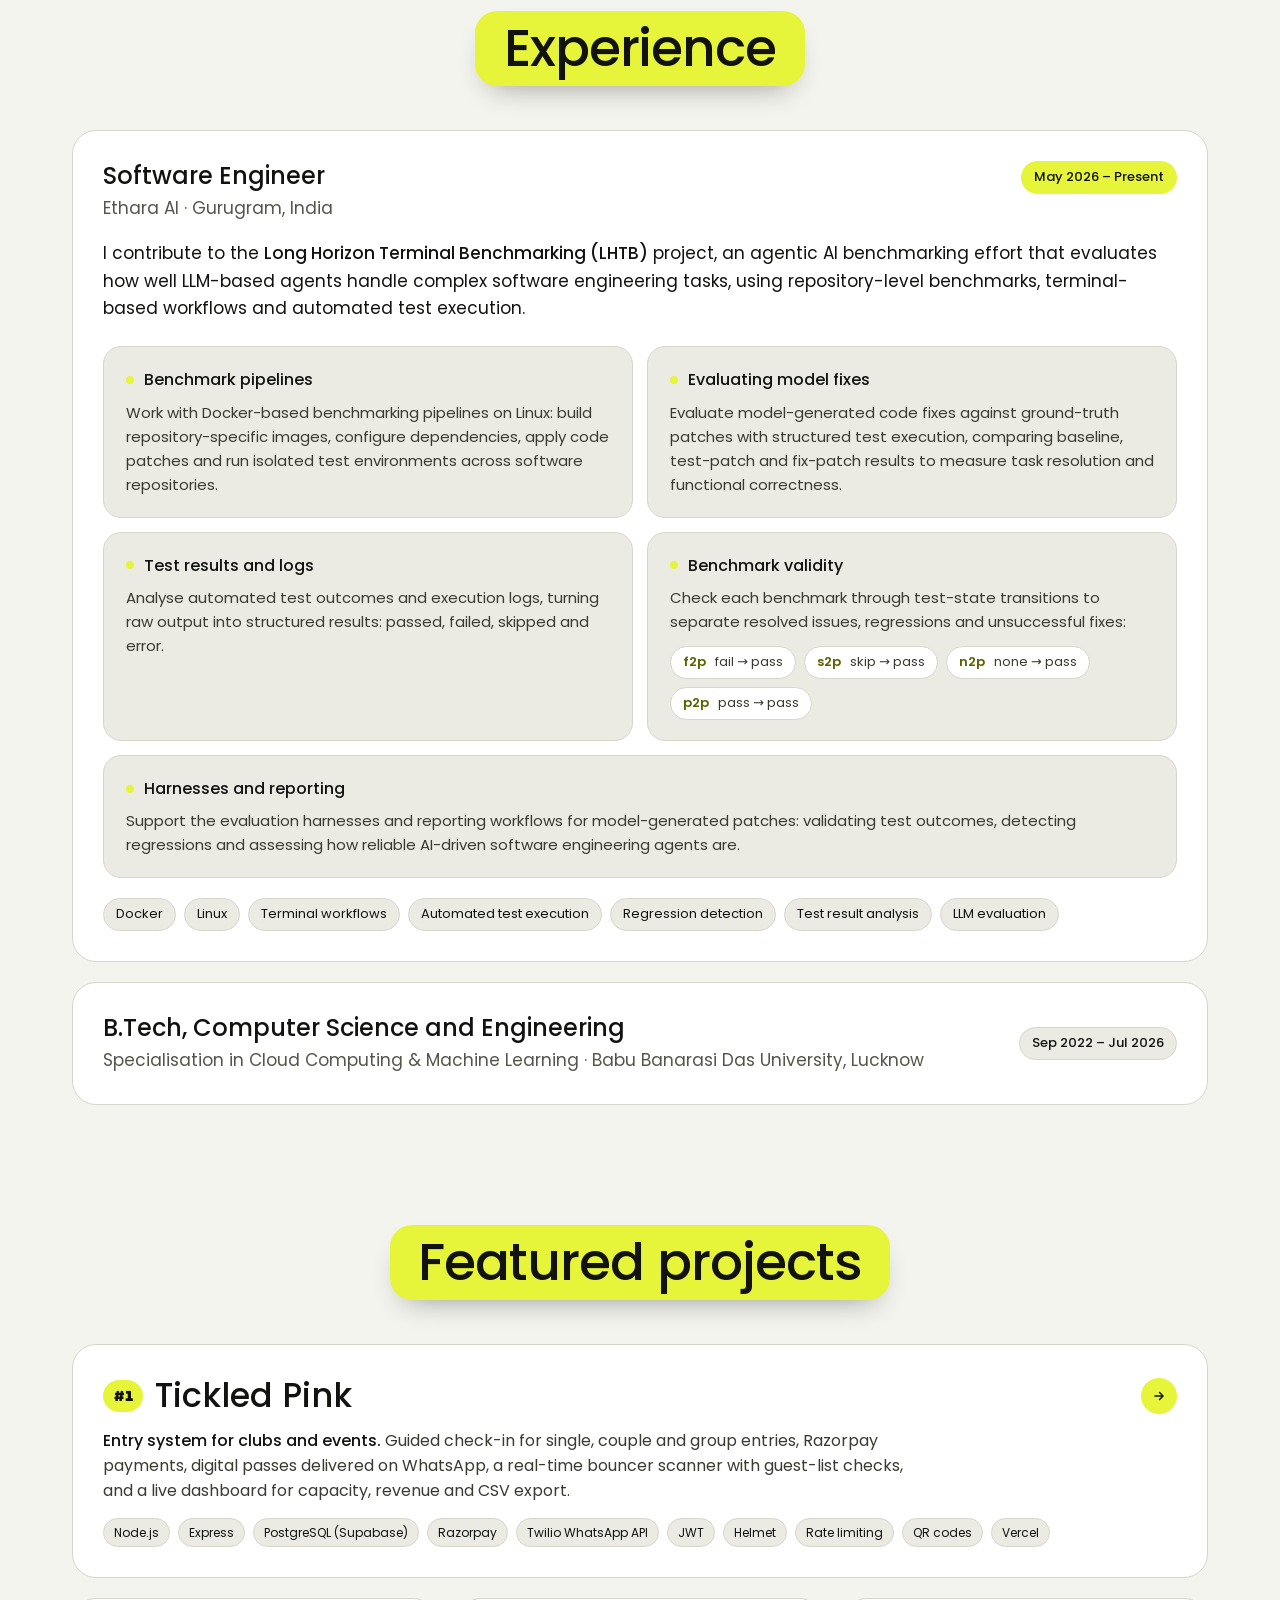
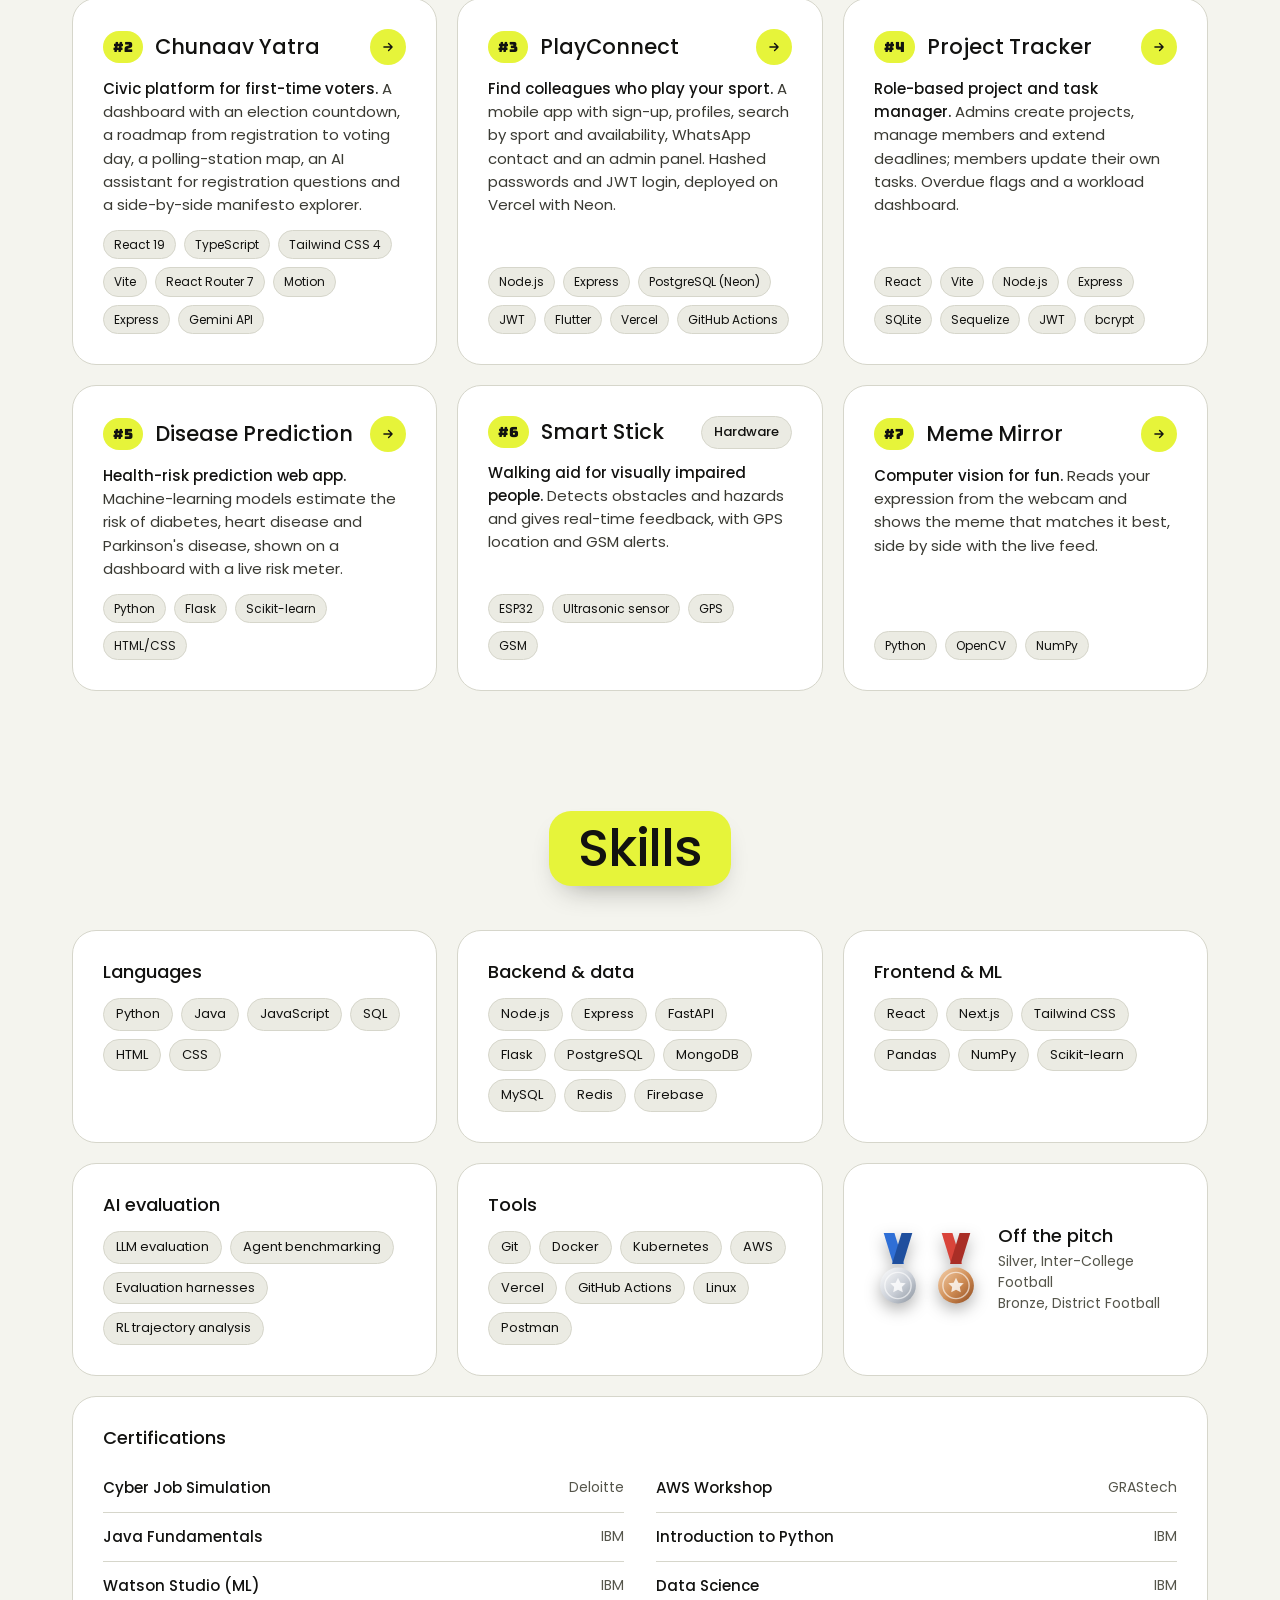
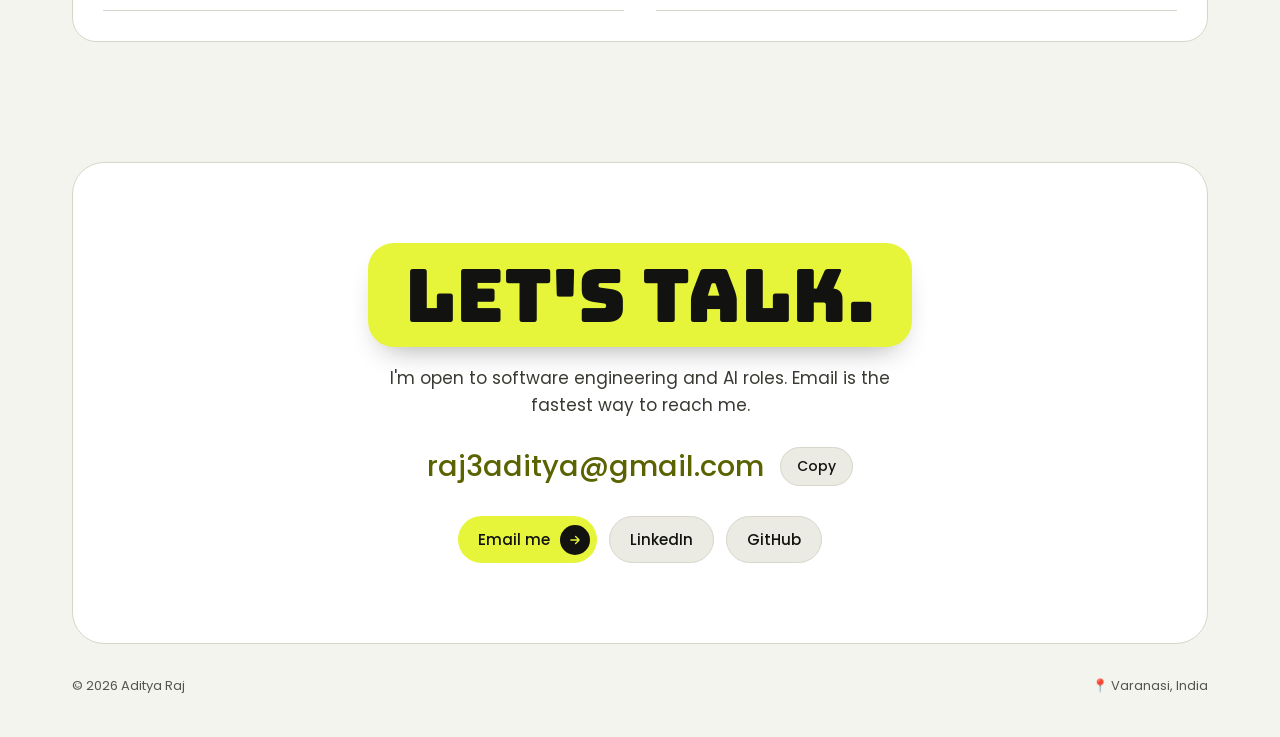
==== commit 0208e088: "Finishing touches: day mode on every visit, sticky nav, phone section links, favicon, link preview, " ====
--- a/index.html
+++ b/index.html
@@ -6,16 +6,28 @@
   <title>Aditya Raj · Software Engineer</title>
   <meta name="description" content="Aditya Raj, Software Engineer at Ethara AI. Builds full-stack apps, tests AI coding agents, ships with CI." />
   <meta name="theme-color" content="#f4f4ee" />
-  <script>try{var t=localStorage.getItem("theme");if(t)document.documentElement.dataset.theme=t}catch(e){}</script>
+  <link rel="icon" href="favicon.svg" type="image/svg+xml" />
+  <link rel="canonical" href="https://logic1391.github.io/portfolio/" />
+  <meta property="og:type" content="website" />
+  <meta property="og:url" content="https://logic1391.github.io/portfolio/" />
+  <meta property="og:title" content="Aditya Raj · Software Engineer" />
+  <meta property="og:description" content="Software Engineer at Ethara AI. I build full-stack apps and test how well AI agents write code." />
+  <meta property="og:image" content="https://logic1391.github.io/portfolio/og-image.png" />
+  <meta property="og:image:width" content="1200" />
+  <meta property="og:image:height" content="630" />
+  <meta name="twitter:card" content="summary_large_image" />
+  <script>try{localStorage.removeItem("theme");var t=sessionStorage.getItem("theme");if(t)document.documentElement.dataset.theme=t}catch(e){}</script>
   <link rel="preconnect" href="https://fonts.googleapis.com" />
   <link rel="preconnect" href="https://fonts.gstatic.com" crossorigin />
   <link href="https://fonts.googleapis.com/css2?family=Bungee&amp;family=Poppins:wght@400;500;600&amp;display=swap" rel="stylesheet" />
   <link rel="stylesheet" href="style.css" />
 </head>
 <body>
+  <a class="skip" href="#top">Skip to content</a>
+  <div class="nav-shell" id="navShell">
   <header class="nav wrap">
     <nav class="nav-links" aria-label="Sections">
-      <a href="#work">Work</a><a href="#projects">Projects</a><a href="#skills">Skills</a>
+      <a href="#work">Work</a><a href="#projects">Projects</a><a href="#skills">Skills</a><a href="#contact">Contact</a>
     </nav>
     <a class="logo" href="#top">ADITYA RAJ</a>
     <div class="nav-right">
@@ -27,6 +39,10 @@
       <a class="btn btn-acid" href="https://mail.google.com/mail/?view=cm&amp;fs=1&amp;to=raj3aditya@gmail.com&amp;su=Opportunity%20for%20Aditya%20Raj" target="_blank" rel="noopener">Email me<span class="disc"><svg viewBox="0 0 24 24" width="14" height="14" aria-hidden="true"><path d="M5 12h14M13 6l6 6-6 6" fill="none" stroke="currentColor" stroke-width="2.4" stroke-linecap="round" stroke-linejoin="round"/></svg></span></a>
     </div>
   </header>
+  <nav class="nav-mobile wrap" aria-label="Sections">
+    <a href="#work">Work</a><a href="#projects">Projects</a><a href="#skills">Skills</a><a href="#contact">Contact</a>
+  </nav>
+  </div>
 
   <main id="top">
     <section class="hero wrap">
--- a/style.css
+++ b/style.css
@@ -36,7 +36,7 @@
 }
 
 * { box-sizing: border-box; margin: 0; padding: 0; }
-html { scroll-behavior: smooth; scroll-padding-top: 24px; }
+html { scroll-behavior: smooth; scroll-padding-top: 96px; }
 body { font: 17px/1.6 var(--f-text); background: var(--ground); color: var(--ink); -webkit-font-smoothing: antialiased; overflow-x: hidden; transition: background .35s ease, color .35s ease; }
 ::selection { background: var(--acid); color: var(--on-acid); }
 a { color: inherit; text-decoration: none; }
@@ -252,3 +252,21 @@
 }
 .contact h2 { padding: .22em .5em .2em; border-radius: 26px; }
 @media (max-width: 640px) { .sec-head h2, .contact h2 { border-radius: 18px; } }
+
+/* ===== Finishing touches ===== */
+.skip { position: absolute; left: 16px; top: -60px; z-index: 100; padding: 10px 16px; border-radius: 999px; background: var(--acid); color: var(--on-acid); font-weight: 500; transition: top .2s; }
+.skip:focus { top: 12px; }
+.nav-shell { position: sticky; top: 0; z-index: 50; transition: background .3s ease, box-shadow .3s ease; }
+.nav-shell.scrolled { background: color-mix(in srgb, var(--ground) 82%, transparent); -webkit-backdrop-filter: blur(14px) saturate(140%); backdrop-filter: blur(14px) saturate(140%); box-shadow: 0 1px 0 var(--line); }
+.nav { height: 76px; }
+.nav-mobile { display: none; }
+:root[data-theme="light"] .rays path { stroke: #b7c400; }
+.project h3 { font-size: 21px; }
+.project.top h3 { font-size: clamp(1.6rem, 3vw, 2.1rem); }
+@media (max-width: 640px) {
+  .nav { height: 62px; }
+  .nav-mobile { display: flex; gap: 8px; overflow-x: auto; padding-bottom: 10px; scrollbar-width: none; }
+  .nav-mobile::-webkit-scrollbar { display: none; }
+  .nav-mobile a { flex: none; padding: 6px 14px; border-radius: 999px; border: 1px solid var(--line); background: var(--surface); font-size: 13px; font-weight: 500; }
+  html { scroll-padding-top: 120px; }
+}
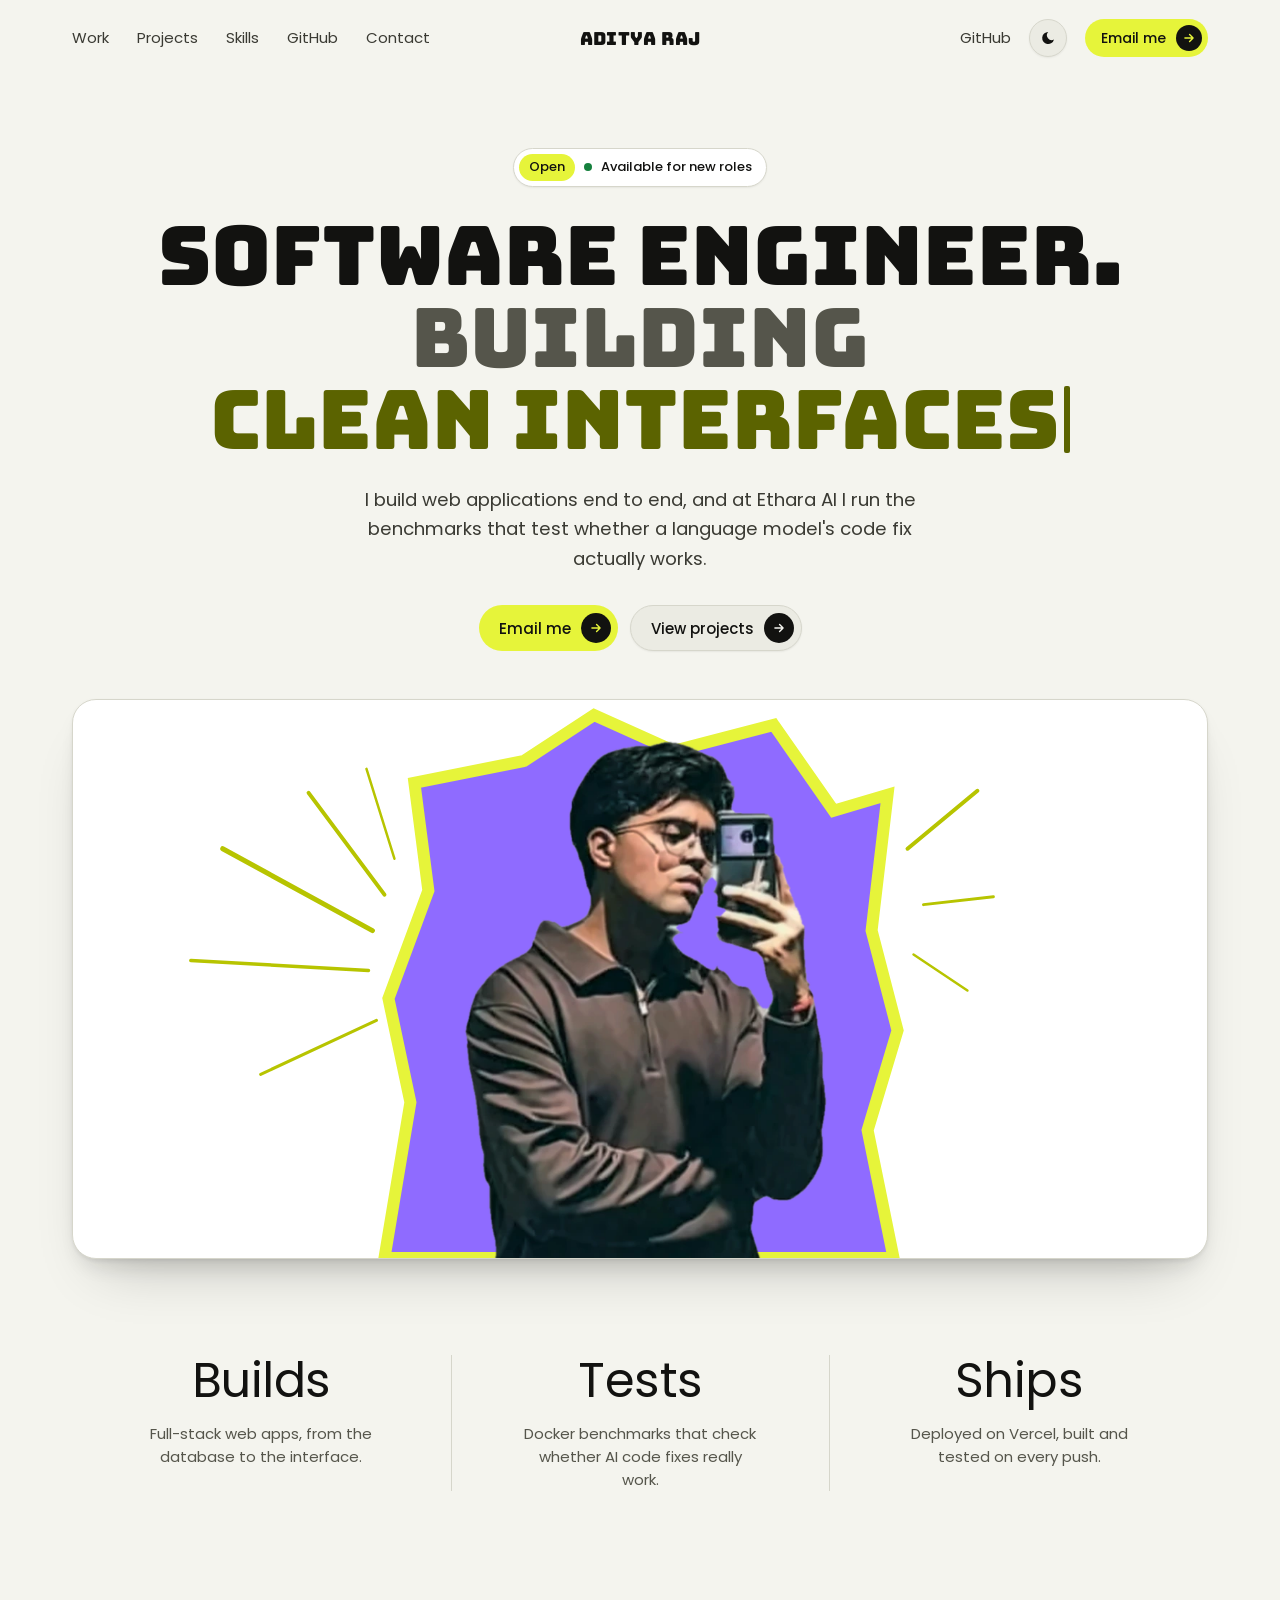
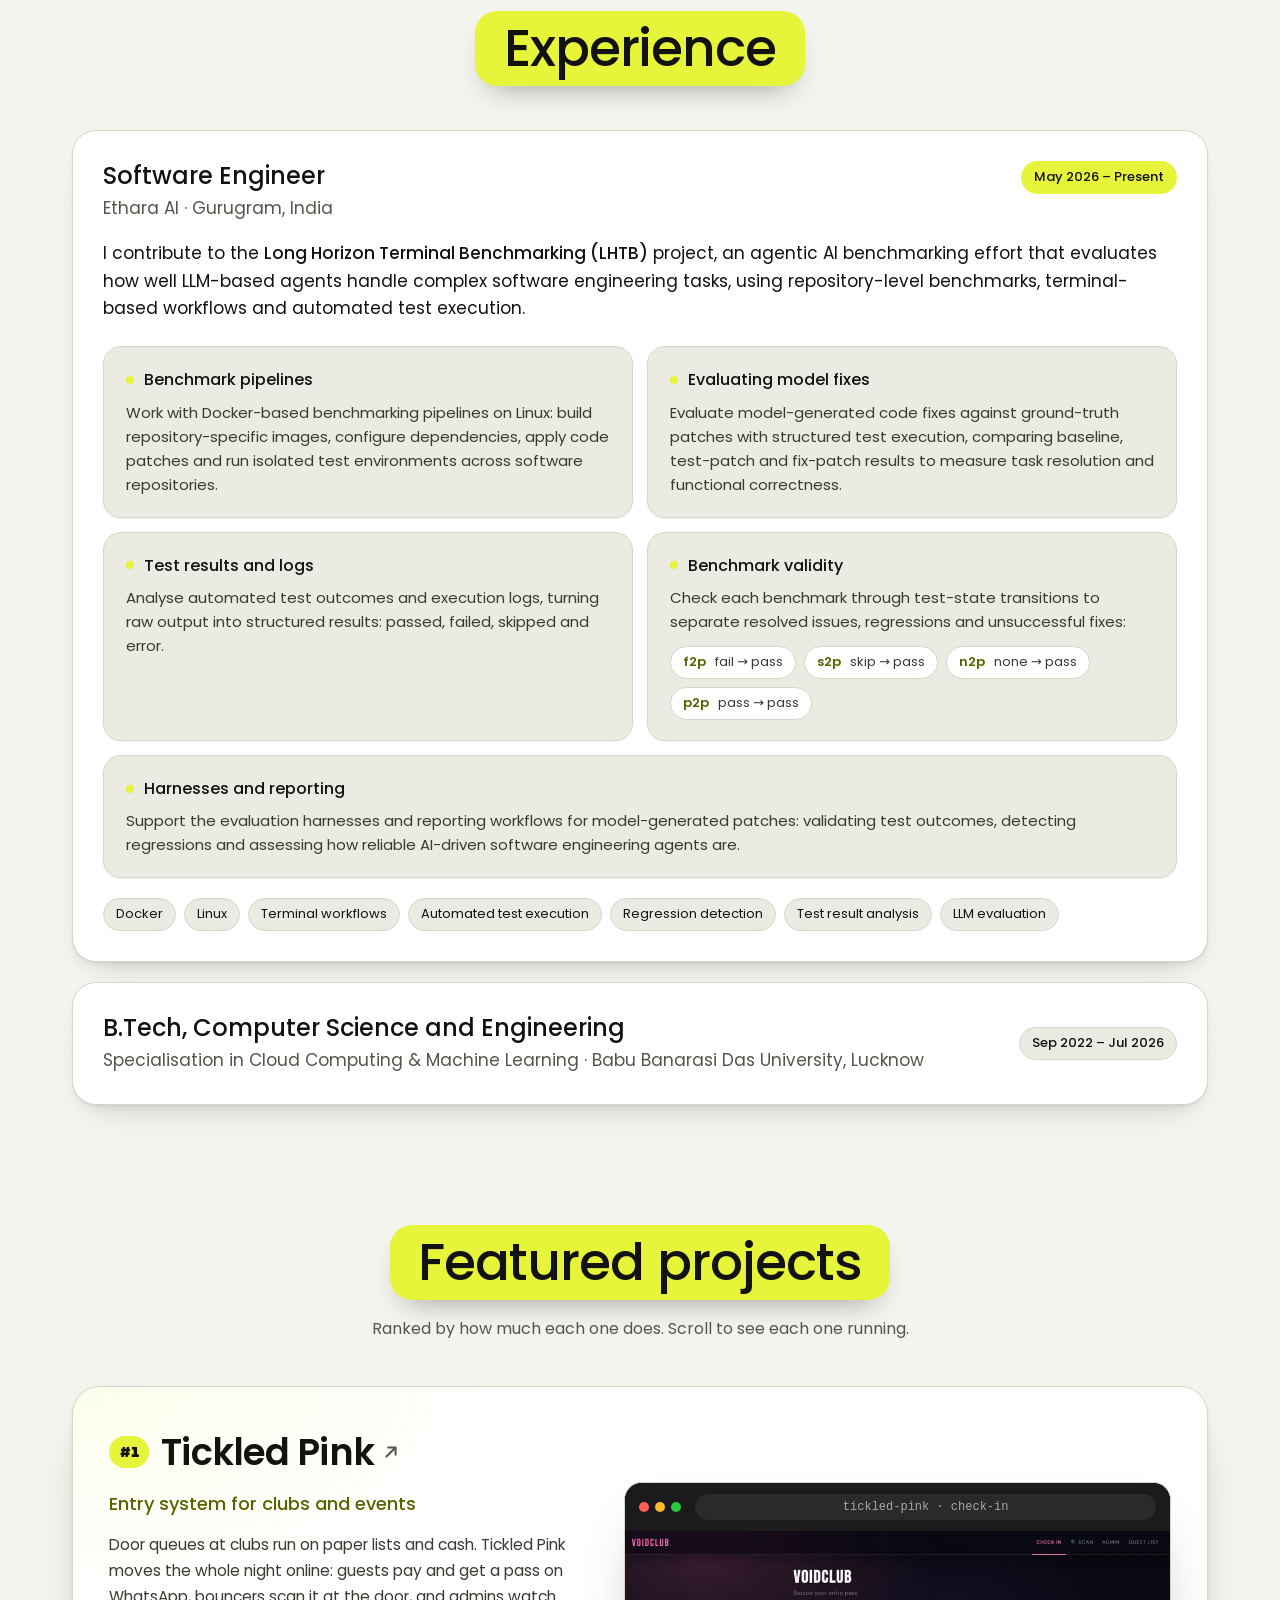
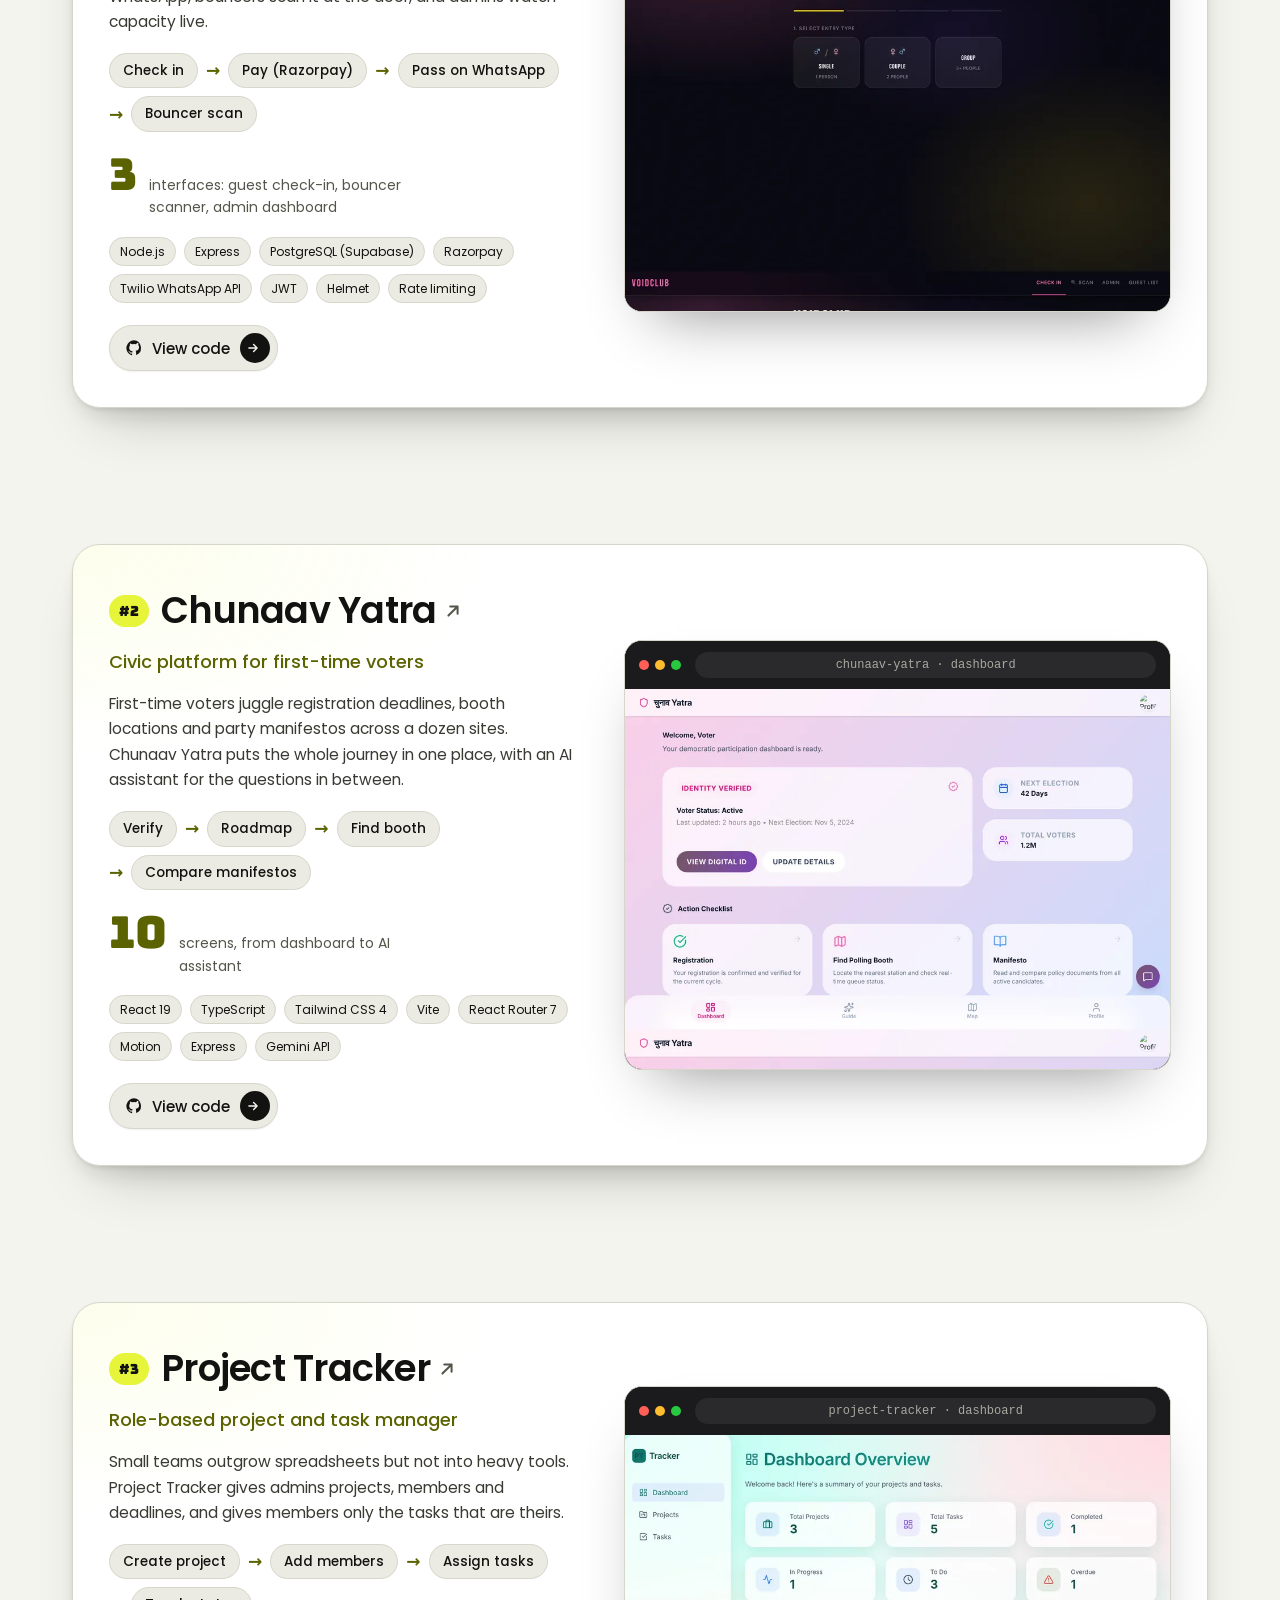
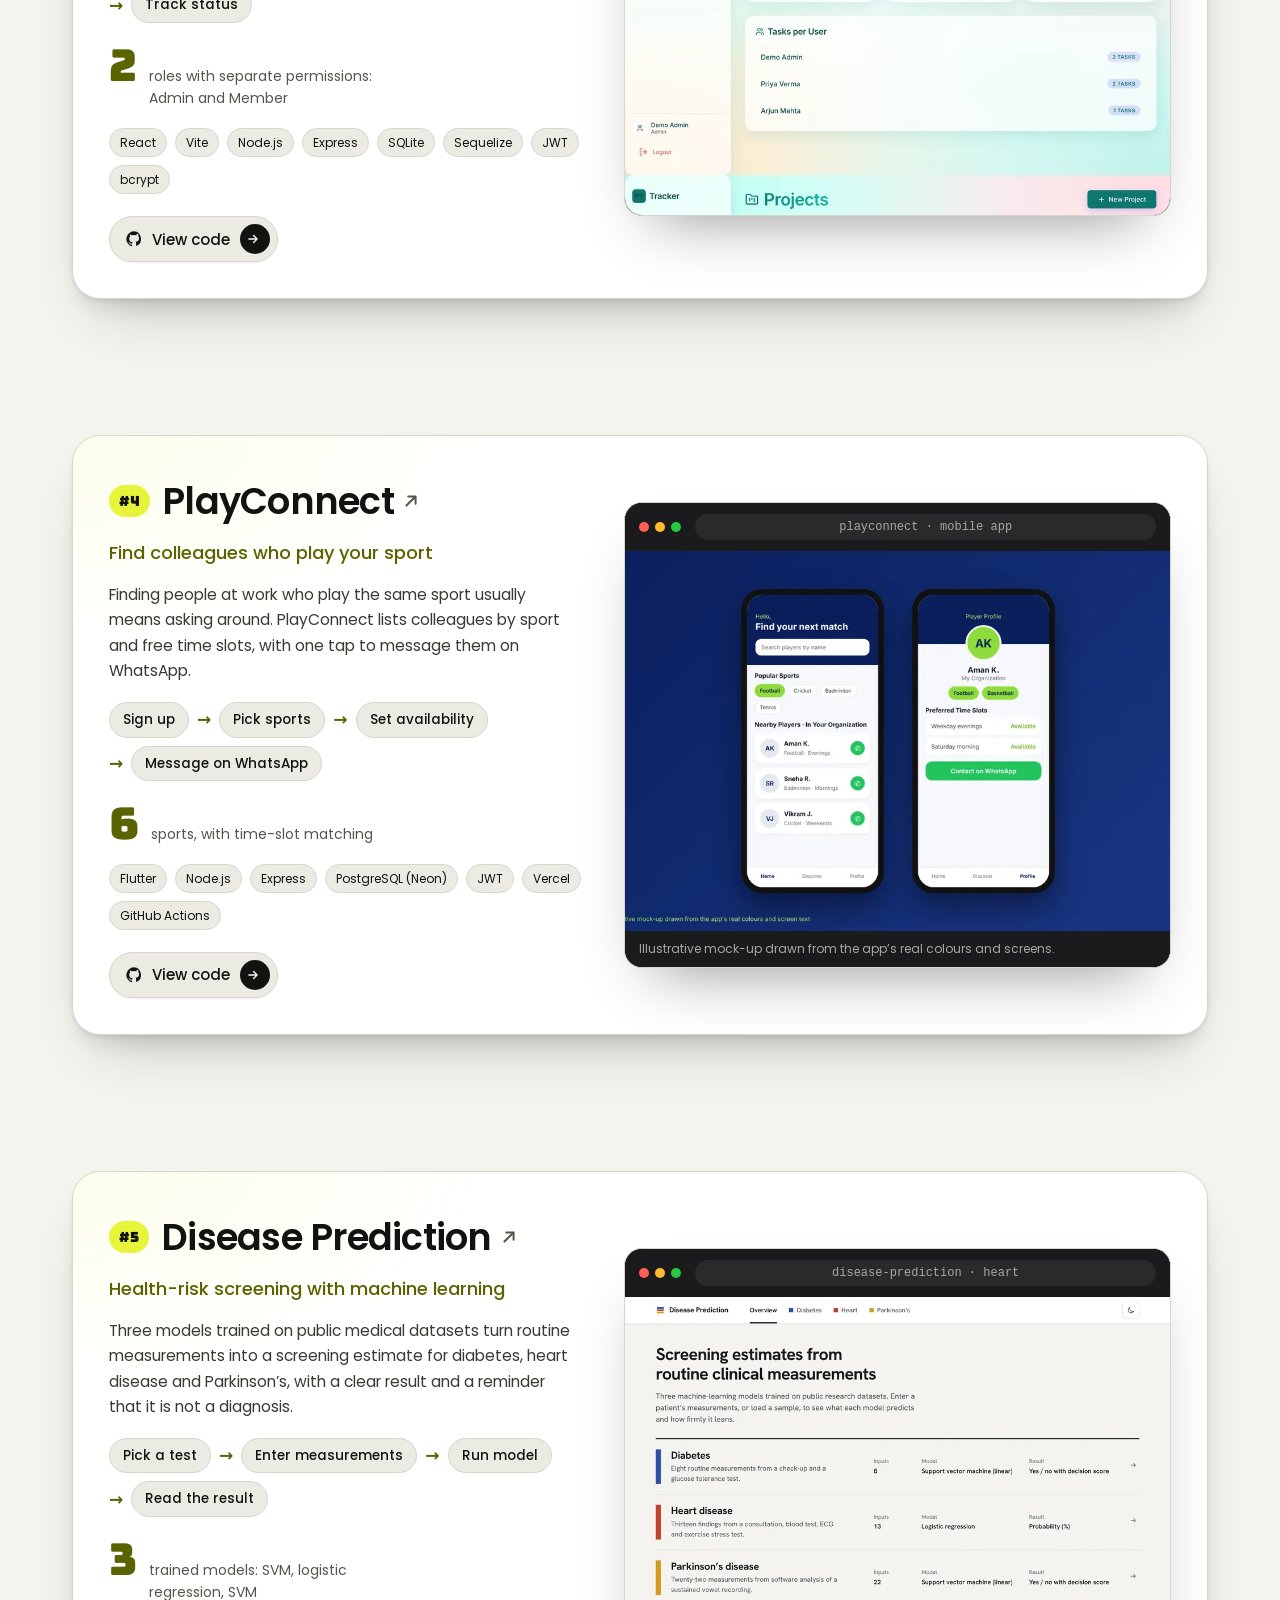
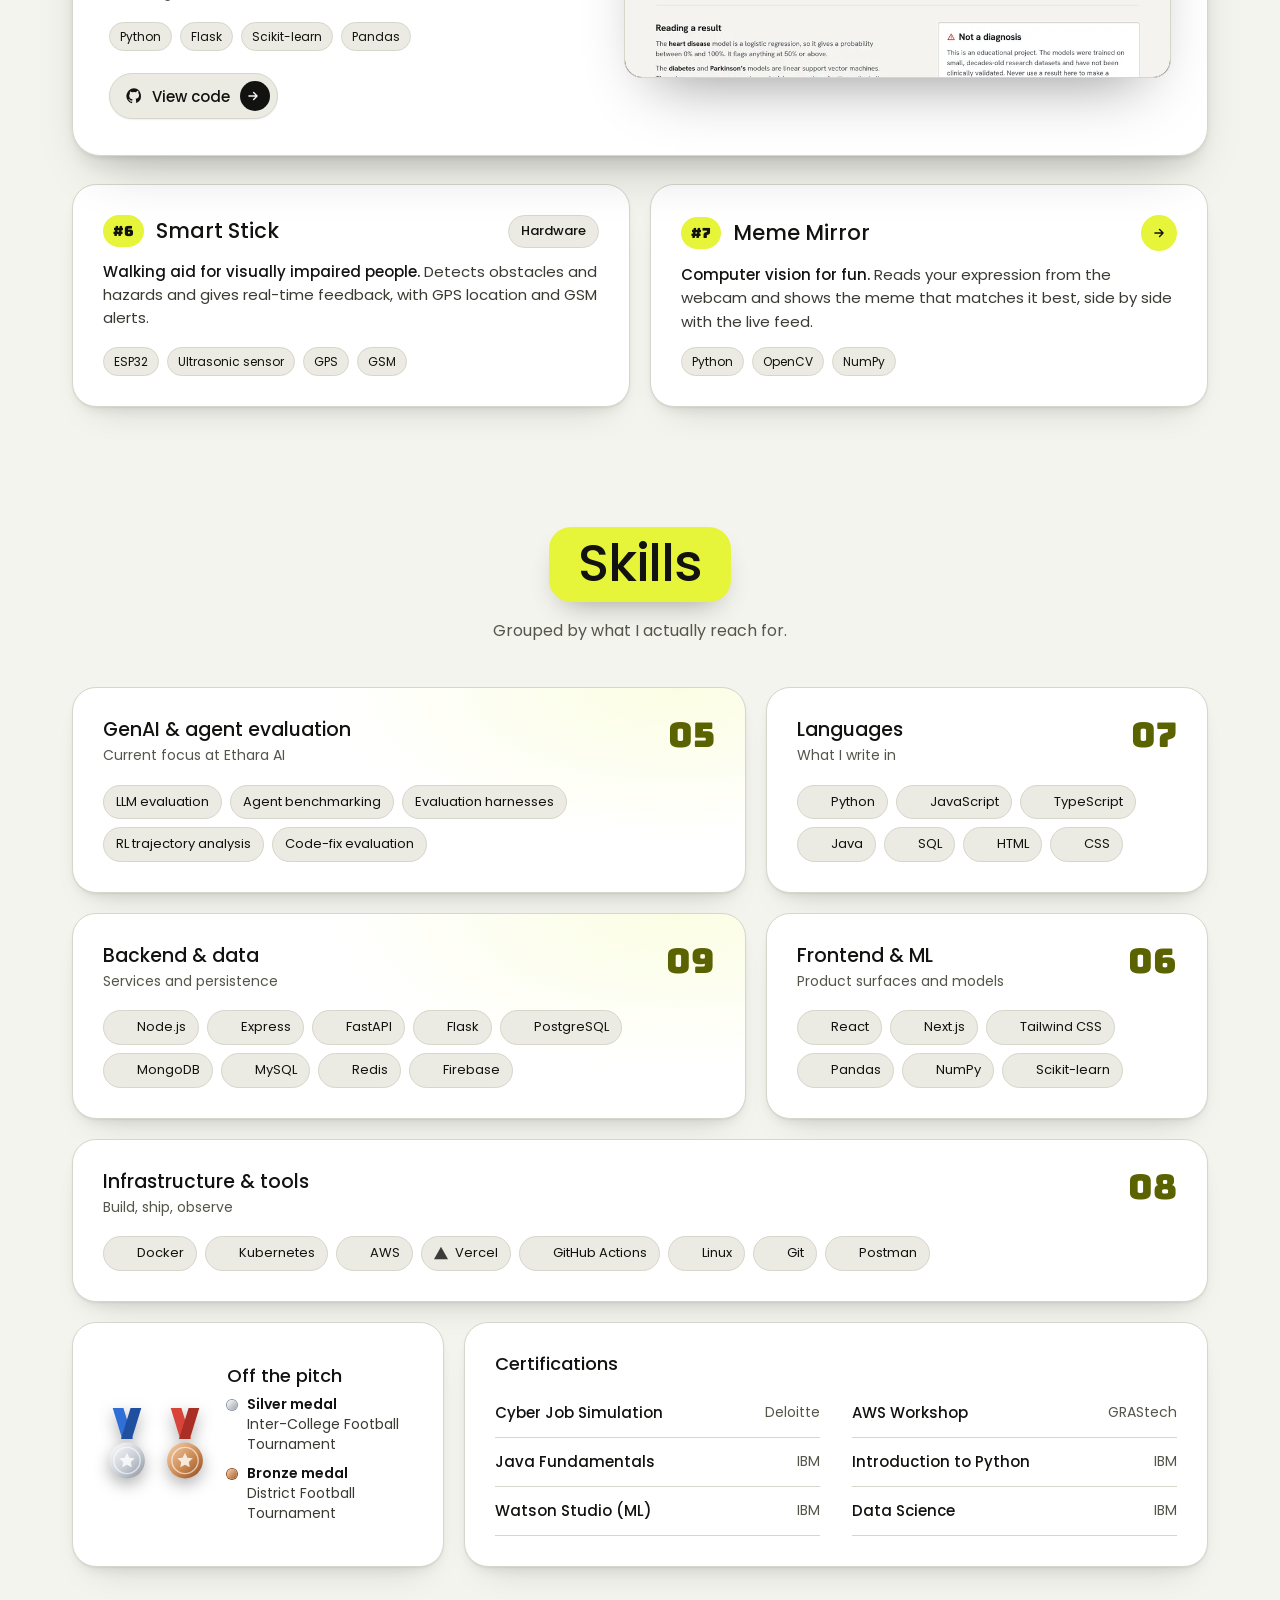
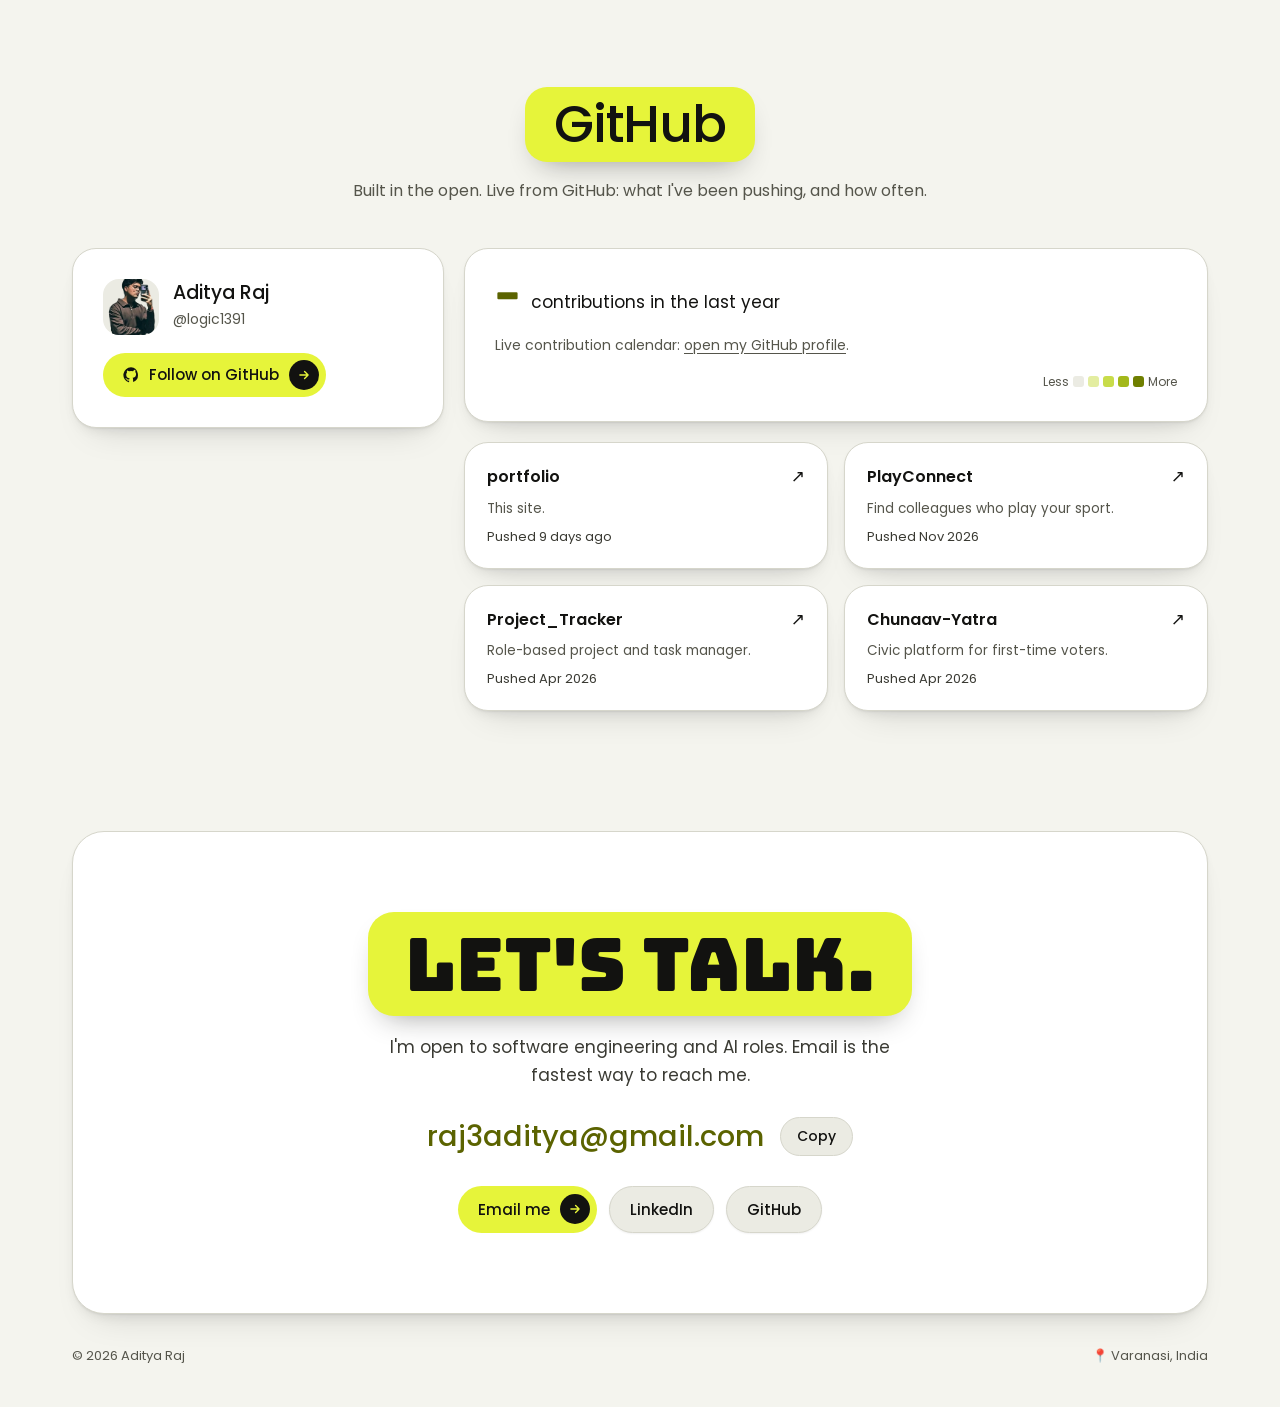
==== commit 34216662: "Stacked project showcase with live demos, grouped skills with logos, live GitHub section, medal bull" ====
--- a/index.html
+++ b/index.html
@@ -27,7 +27,7 @@
   <div class="nav-shell" id="navShell">
   <header class="nav wrap">
     <nav class="nav-links" aria-label="Sections">
-      <a href="#work">Work</a><a href="#projects">Projects</a><a href="#skills">Skills</a><a href="#contact">Contact</a>
+      <a href="#work">Work</a><a href="#projects">Projects</a><a href="#skills">Skills</a><a href="#github">GitHub</a><a href="#contact">Contact</a>
     </nav>
     <a class="logo" href="#top">ADITYA RAJ</a>
     <div class="nav-right">
@@ -40,7 +40,7 @@
     </div>
   </header>
   <nav class="nav-mobile wrap" aria-label="Sections">
-    <a href="#work">Work</a><a href="#projects">Projects</a><a href="#skills">Skills</a><a href="#contact">Contact</a>
+    <a href="#work">Work</a><a href="#projects">Projects</a><a href="#skills">Skills</a><a href="#github">GitHub</a><a href="#contact">Contact</a>
   </nav>
   </div>
 
@@ -136,54 +136,128 @@
     </section>
 
     <section id="projects" class="section wrap reveal">
-      <header class="sec-head"><h2>Featured projects</h2></header>
-      <div class="projects">
-      <a class="card project top" href="https://github.com/logic1391/TICKLED-PINK-ENTRY-SYSTEM" target="_blank" rel="noopener">
-        <div class="p-top"><span class="rank" aria-label="Rank 1">#1</span><h3>Tickled Pink</h3><span class="disc disc-acid"><svg viewBox="0 0 24 24" width="14" height="14" aria-hidden="true"><path d="M5 12h14M13 6l6 6-6 6" fill="none" stroke="currentColor" stroke-width="2.4" stroke-linecap="round" stroke-linejoin="round"/></svg></span></div>
-        <p class="p-desc"><strong>Entry system for clubs and events.</strong> Guided check-in for single, couple and group entries, Razorpay payments, digital passes delivered on WhatsApp, a real-time bouncer scanner with guest-list checks, and a live dashboard for capacity, revenue and CSV export.</p>
-        <ul class="chips p-chips" aria-label="Tech stack"><li>Node.js</li><li>Express</li><li>PostgreSQL (Supabase)</li><li>Razorpay</li><li>Twilio WhatsApp API</li><li>JWT</li><li>Helmet</li><li>Rate limiting</li><li>QR codes</li><li>Vercel</li></ul>
-      </a>
-      <a class="card project" href="https://github.com/logic1391/Chunaav-Yatra" target="_blank" rel="noopener">
-        <div class="p-top"><span class="rank" aria-label="Rank 2">#2</span><h3>Chunaav Yatra</h3><span class="disc disc-acid"><svg viewBox="0 0 24 24" width="14" height="14" aria-hidden="true"><path d="M5 12h14M13 6l6 6-6 6" fill="none" stroke="currentColor" stroke-width="2.4" stroke-linecap="round" stroke-linejoin="round"/></svg></span></div>
-        <p class="p-desc"><strong>Civic platform for first-time voters.</strong> A dashboard with an election countdown, a roadmap from registration to voting day, a polling-station map, an AI assistant for registration questions and a side-by-side manifesto explorer.</p>
-        <ul class="chips p-chips" aria-label="Tech stack"><li>React 19</li><li>TypeScript</li><li>Tailwind CSS 4</li><li>Vite</li><li>React Router 7</li><li>Motion</li><li>Express</li><li>Gemini API</li></ul>
-      </a>
-      <a class="card project" href="https://github.com/logic1391/PlayConnect" target="_blank" rel="noopener">
-        <div class="p-top"><span class="rank" aria-label="Rank 3">#3</span><h3>PlayConnect</h3><span class="disc disc-acid"><svg viewBox="0 0 24 24" width="14" height="14" aria-hidden="true"><path d="M5 12h14M13 6l6 6-6 6" fill="none" stroke="currentColor" stroke-width="2.4" stroke-linecap="round" stroke-linejoin="round"/></svg></span></div>
-        <p class="p-desc"><strong>Find colleagues who play your sport.</strong> A mobile app with sign-up, profiles, search by sport and availability, WhatsApp contact and an admin panel. Hashed passwords and JWT login, deployed on Vercel with Neon.</p>
-        <ul class="chips p-chips" aria-label="Tech stack"><li>Node.js</li><li>Express</li><li>PostgreSQL (Neon)</li><li>JWT</li><li>Flutter</li><li>Vercel</li><li>GitHub Actions</li></ul>
-      </a>
-      <a class="card project" href="https://github.com/logic1391/Project_Tracker" target="_blank" rel="noopener">
-        <div class="p-top"><span class="rank" aria-label="Rank 4">#4</span><h3>Project Tracker</h3><span class="disc disc-acid"><svg viewBox="0 0 24 24" width="14" height="14" aria-hidden="true"><path d="M5 12h14M13 6l6 6-6 6" fill="none" stroke="currentColor" stroke-width="2.4" stroke-linecap="round" stroke-linejoin="round"/></svg></span></div>
-        <p class="p-desc"><strong>Role-based project and task manager.</strong> Admins create projects, manage members and extend deadlines; members update their own tasks. Overdue flags and a workload dashboard.</p>
-        <ul class="chips p-chips" aria-label="Tech stack"><li>React</li><li>Vite</li><li>Node.js</li><li>Express</li><li>SQLite</li><li>Sequelize</li><li>JWT</li><li>bcrypt</li></ul>
-      </a>
-      <a class="card project" href="https://github.com/logic1391/Disease_Prediction" target="_blank" rel="noopener">
-        <div class="p-top"><span class="rank" aria-label="Rank 5">#5</span><h3>Disease Prediction</h3><span class="disc disc-acid"><svg viewBox="0 0 24 24" width="14" height="14" aria-hidden="true"><path d="M5 12h14M13 6l6 6-6 6" fill="none" stroke="currentColor" stroke-width="2.4" stroke-linecap="round" stroke-linejoin="round"/></svg></span></div>
-        <p class="p-desc"><strong>Health-risk prediction web app.</strong> Machine-learning models estimate the risk of diabetes, heart disease and Parkinson's disease, shown on a dashboard with a live risk meter.</p>
-        <ul class="chips p-chips" aria-label="Tech stack"><li>Python</li><li>Flask</li><li>Scikit-learn</li><li>HTML/CSS</li></ul>
-      </a>
-      <div class="card project">
-        <div class="p-top"><span class="rank" aria-label="Rank 6">#6</span><h3>Smart Stick</h3><span class="tag">Hardware</span></div>
-        <p class="p-desc"><strong>Walking aid for visually impaired people.</strong> Detects obstacles and hazards and gives real-time feedback, with GPS location and GSM alerts.</p>
-        <ul class="chips p-chips" aria-label="Tech stack"><li>ESP32</li><li>Ultrasonic sensor</li><li>GPS</li><li>GSM</li></ul>
-      </div>
-      <a class="card project" href="https://github.com/logic1391/meme-mirror" target="_blank" rel="noopener">
-        <div class="p-top"><span class="rank" aria-label="Rank 7">#7</span><h3>Meme Mirror</h3><span class="disc disc-acid"><svg viewBox="0 0 24 24" width="14" height="14" aria-hidden="true"><path d="M5 12h14M13 6l6 6-6 6" fill="none" stroke="currentColor" stroke-width="2.4" stroke-linecap="round" stroke-linejoin="round"/></svg></span></div>
-        <p class="p-desc"><strong>Computer vision for fun.</strong> Reads your expression from the webcam and shows the meme that matches it best, side by side with the live feed.</p>
-        <ul class="chips p-chips" aria-label="Tech stack"><li>Python</li><li>OpenCV</li><li>NumPy</li></ul>
-      </a>
+      <header class="sec-head"><h2>Featured projects</h2><p class="sec-sub">Ranked by how much each one does. Scroll to see each one running.</p></header>
+      <div class="work-stack">
+      <article class="work-card" id="p-tickled-pink" style="--n:1">
+        <div class="work-text">
+          <div class="work-title"><span class="rank">#1</span><h3><a href="https://github.com/logic1391/TICKLED-PINK-ENTRY-SYSTEM" target="_blank" rel="noopener">Tickled Pink <svg viewBox="0 0 24 24" width="22" height="22" aria-hidden="true"><path d="M7 17 17 7M9 7h8v8" fill="none" stroke="currentColor" stroke-width="2.2" stroke-linecap="round" stroke-linejoin="round"/></svg></a></h3></div>
+          <p class="work-tag">Entry system for clubs and events</p>
+          <p class="work-why">Door queues at clubs run on paper lists and cash. Tickled Pink moves the whole night online: guests pay and get a pass on WhatsApp, bouncers scan it at the door, and admins watch capacity live.</p>
+          <ol class="flow" aria-label="How it works"><li><span>Check in</span></li><li><span>Pay (Razorpay)</span></li><li><span>Pass on WhatsApp</span></li><li><span>Bouncer scan</span></li></ol>
+          <p class="work-stat"><b>3</b><span>interfaces: guest check-in, bouncer scanner, admin dashboard</span></p>
+          <ul class="chips p-chips" aria-label="Tech stack"><li>Node.js</li><li>Express</li><li>PostgreSQL (Supabase)</li><li>Razorpay</li><li>Twilio WhatsApp API</li><li>JWT</li><li>Helmet</li><li>Rate limiting</li></ul>
+          <a class="btn btn-ghost work-btn" href="https://github.com/logic1391/TICKLED-PINK-ENTRY-SYSTEM" target="_blank" rel="noopener"><svg viewBox="0 0 24 24" width="16" height="16" aria-hidden="true"><path fill="currentColor" d="M12 .5A11.5 11.5 0 0 0 8.4 22.9c.6.1.8-.3.8-.6v-2c-3.2.7-3.9-1.5-3.9-1.5-.5-1.3-1.3-1.7-1.3-1.7-1-.7.1-.7.1-.7 1.2.1 1.8 1.2 1.8 1.2 1 1.8 2.8 1.3 3.5 1 .1-.8.4-1.3.7-1.6-2.6-.3-5.3-1.3-5.3-5.7 0-1.3.5-2.3 1.2-3.1-.1-.3-.5-1.5.1-3.1 0 0 1-.3 3.2 1.2a11 11 0 0 1 5.8 0C17.3 4 18.3 4.3 18.3 4.3c.6 1.6.2 2.8.1 3.1.8.8 1.2 1.8 1.2 3.1 0 4.4-2.7 5.4-5.3 5.7.4.4.8 1.1.8 2.2v3.3c0 .3.2.7.8.6A11.5 11.5 0 0 0 12 .5Z"/></svg> View code<span class="disc"><svg viewBox="0 0 24 24" width="14" height="14" aria-hidden="true"><path d="M5 12h14M13 6l6 6-6 6" fill="none" stroke="currentColor" stroke-width="2.4" stroke-linecap="round" stroke-linejoin="round"/></svg></span></a>
+        </div>
+        <figure class="demo">
+          <div class="demo-bar"><span class="dots"><i></i><i></i><i></i></span><span class="demo-url">tickled-pink · check-in</span></div>
+          <div class="demo-view"><img src="demos/tickled-pink.webp" alt="Screens from Tickled Pink" decoding="async" /></div>
+          
+        </figure>
+      </article>
+      <article class="work-card" id="p-chunaav-yatra" style="--n:2">
+        <div class="work-text">
+          <div class="work-title"><span class="rank">#2</span><h3><a href="https://github.com/logic1391/Chunaav-Yatra" target="_blank" rel="noopener">Chunaav Yatra <svg viewBox="0 0 24 24" width="22" height="22" aria-hidden="true"><path d="M7 17 17 7M9 7h8v8" fill="none" stroke="currentColor" stroke-width="2.2" stroke-linecap="round" stroke-linejoin="round"/></svg></a></h3></div>
+          <p class="work-tag">Civic platform for first-time voters</p>
+          <p class="work-why">First-time voters juggle registration deadlines, booth locations and party manifestos across a dozen sites. Chunaav Yatra puts the whole journey in one place, with an AI assistant for the questions in between.</p>
+          <ol class="flow" aria-label="How it works"><li><span>Verify</span></li><li><span>Roadmap</span></li><li><span>Find booth</span></li><li><span>Compare manifestos</span></li></ol>
+          <p class="work-stat"><b>10</b><span>screens, from dashboard to AI assistant</span></p>
+          <ul class="chips p-chips" aria-label="Tech stack"><li>React 19</li><li>TypeScript</li><li>Tailwind CSS 4</li><li>Vite</li><li>React Router 7</li><li>Motion</li><li>Express</li><li>Gemini API</li></ul>
+          <a class="btn btn-ghost work-btn" href="https://github.com/logic1391/Chunaav-Yatra" target="_blank" rel="noopener"><svg viewBox="0 0 24 24" width="16" height="16" aria-hidden="true"><path fill="currentColor" d="M12 .5A11.5 11.5 0 0 0 8.4 22.9c.6.1.8-.3.8-.6v-2c-3.2.7-3.9-1.5-3.9-1.5-.5-1.3-1.3-1.7-1.3-1.7-1-.7.1-.7.1-.7 1.2.1 1.8 1.2 1.8 1.2 1 1.8 2.8 1.3 3.5 1 .1-.8.4-1.3.7-1.6-2.6-.3-5.3-1.3-5.3-5.7 0-1.3.5-2.3 1.2-3.1-.1-.3-.5-1.5.1-3.1 0 0 1-.3 3.2 1.2a11 11 0 0 1 5.8 0C17.3 4 18.3 4.3 18.3 4.3c.6 1.6.2 2.8.1 3.1.8.8 1.2 1.8 1.2 3.1 0 4.4-2.7 5.4-5.3 5.7.4.4.8 1.1.8 2.2v3.3c0 .3.2.7.8.6A11.5 11.5 0 0 0 12 .5Z"/></svg> View code<span class="disc"><svg viewBox="0 0 24 24" width="14" height="14" aria-hidden="true"><path d="M5 12h14M13 6l6 6-6 6" fill="none" stroke="currentColor" stroke-width="2.4" stroke-linecap="round" stroke-linejoin="round"/></svg></span></a>
+        </div>
+        <figure class="demo">
+          <div class="demo-bar"><span class="dots"><i></i><i></i><i></i></span><span class="demo-url">chunaav-yatra · dashboard</span></div>
+          <div class="demo-view"><img src="demos/chunaav-yatra.webp" alt="Screens from Chunaav Yatra" decoding="async" /></div>
+          
+        </figure>
+      </article>
+      <article class="work-card" id="p-project-tracker" style="--n:3">
+        <div class="work-text">
+          <div class="work-title"><span class="rank">#3</span><h3><a href="https://github.com/logic1391/Project_Tracker" target="_blank" rel="noopener">Project Tracker <svg viewBox="0 0 24 24" width="22" height="22" aria-hidden="true"><path d="M7 17 17 7M9 7h8v8" fill="none" stroke="currentColor" stroke-width="2.2" stroke-linecap="round" stroke-linejoin="round"/></svg></a></h3></div>
+          <p class="work-tag">Role-based project and task manager</p>
+          <p class="work-why">Small teams outgrow spreadsheets but not into heavy tools. Project Tracker gives admins projects, members and deadlines, and gives members only the tasks that are theirs.</p>
+          <ol class="flow" aria-label="How it works"><li><span>Create project</span></li><li><span>Add members</span></li><li><span>Assign tasks</span></li><li><span>Track status</span></li></ol>
+          <p class="work-stat"><b>2</b><span>roles with separate permissions: Admin and Member</span></p>
+          <ul class="chips p-chips" aria-label="Tech stack"><li>React</li><li>Vite</li><li>Node.js</li><li>Express</li><li>SQLite</li><li>Sequelize</li><li>JWT</li><li>bcrypt</li></ul>
+          <a class="btn btn-ghost work-btn" href="https://github.com/logic1391/Project_Tracker" target="_blank" rel="noopener"><svg viewBox="0 0 24 24" width="16" height="16" aria-hidden="true"><path fill="currentColor" d="M12 .5A11.5 11.5 0 0 0 8.4 22.9c.6.1.8-.3.8-.6v-2c-3.2.7-3.9-1.5-3.9-1.5-.5-1.3-1.3-1.7-1.3-1.7-1-.7.1-.7.1-.7 1.2.1 1.8 1.2 1.8 1.2 1 1.8 2.8 1.3 3.5 1 .1-.8.4-1.3.7-1.6-2.6-.3-5.3-1.3-5.3-5.7 0-1.3.5-2.3 1.2-3.1-.1-.3-.5-1.5.1-3.1 0 0 1-.3 3.2 1.2a11 11 0 0 1 5.8 0C17.3 4 18.3 4.3 18.3 4.3c.6 1.6.2 2.8.1 3.1.8.8 1.2 1.8 1.2 3.1 0 4.4-2.7 5.4-5.3 5.7.4.4.8 1.1.8 2.2v3.3c0 .3.2.7.8.6A11.5 11.5 0 0 0 12 .5Z"/></svg> View code<span class="disc"><svg viewBox="0 0 24 24" width="14" height="14" aria-hidden="true"><path d="M5 12h14M13 6l6 6-6 6" fill="none" stroke="currentColor" stroke-width="2.4" stroke-linecap="round" stroke-linejoin="round"/></svg></span></a>
+        </div>
+        <figure class="demo">
+          <div class="demo-bar"><span class="dots"><i></i><i></i><i></i></span><span class="demo-url">project-tracker · dashboard</span></div>
+          <div class="demo-view"><img src="demos/project-tracker.webp" alt="Screens from Project Tracker" decoding="async" /></div>
+          
+        </figure>
+      </article>
+      <article class="work-card" id="p-playconnect" style="--n:4">
+        <div class="work-text">
+          <div class="work-title"><span class="rank">#4</span><h3><a href="https://github.com/logic1391/PlayConnect" target="_blank" rel="noopener">PlayConnect <svg viewBox="0 0 24 24" width="22" height="22" aria-hidden="true"><path d="M7 17 17 7M9 7h8v8" fill="none" stroke="currentColor" stroke-width="2.2" stroke-linecap="round" stroke-linejoin="round"/></svg></a></h3></div>
+          <p class="work-tag">Find colleagues who play your sport</p>
+          <p class="work-why">Finding people at work who play the same sport usually means asking around. PlayConnect lists colleagues by sport and free time slots, with one tap to message them on WhatsApp.</p>
+          <ol class="flow" aria-label="How it works"><li><span>Sign up</span></li><li><span>Pick sports</span></li><li><span>Set availability</span></li><li><span>Message on WhatsApp</span></li></ol>
+          <p class="work-stat"><b>6</b><span>sports, with time-slot matching</span></p>
+          <ul class="chips p-chips" aria-label="Tech stack"><li>Flutter</li><li>Node.js</li><li>Express</li><li>PostgreSQL (Neon)</li><li>JWT</li><li>Vercel</li><li>GitHub Actions</li></ul>
+          <a class="btn btn-ghost work-btn" href="https://github.com/logic1391/PlayConnect" target="_blank" rel="noopener"><svg viewBox="0 0 24 24" width="16" height="16" aria-hidden="true"><path fill="currentColor" d="M12 .5A11.5 11.5 0 0 0 8.4 22.9c.6.1.8-.3.8-.6v-2c-3.2.7-3.9-1.5-3.9-1.5-.5-1.3-1.3-1.7-1.3-1.7-1-.7.1-.7.1-.7 1.2.1 1.8 1.2 1.8 1.2 1 1.8 2.8 1.3 3.5 1 .1-.8.4-1.3.7-1.6-2.6-.3-5.3-1.3-5.3-5.7 0-1.3.5-2.3 1.2-3.1-.1-.3-.5-1.5.1-3.1 0 0 1-.3 3.2 1.2a11 11 0 0 1 5.8 0C17.3 4 18.3 4.3 18.3 4.3c.6 1.6.2 2.8.1 3.1.8.8 1.2 1.8 1.2 3.1 0 4.4-2.7 5.4-5.3 5.7.4.4.8 1.1.8 2.2v3.3c0 .3.2.7.8.6A11.5 11.5 0 0 0 12 .5Z"/></svg> View code<span class="disc"><svg viewBox="0 0 24 24" width="14" height="14" aria-hidden="true"><path d="M5 12h14M13 6l6 6-6 6" fill="none" stroke="currentColor" stroke-width="2.4" stroke-linecap="round" stroke-linejoin="round"/></svg></span></a>
+        </div>
+        <figure class="demo">
+          <div class="demo-bar"><span class="dots"><i></i><i></i><i></i></span><span class="demo-url">playconnect · mobile app</span></div>
+          <div class="demo-view"><img src="demos/playconnect.webp" alt="Screens from PlayConnect" decoding="async" /></div>
+          <figcaption class="demo-note">Illustrative mock-up drawn from the app’s real colours and screens.</figcaption>
+        </figure>
+      </article>
+      <article class="work-card" id="p-disease-prediction" style="--n:5">
+        <div class="work-text">
+          <div class="work-title"><span class="rank">#5</span><h3><a href="https://github.com/logic1391/Disease_Prediction" target="_blank" rel="noopener">Disease Prediction <svg viewBox="0 0 24 24" width="22" height="22" aria-hidden="true"><path d="M7 17 17 7M9 7h8v8" fill="none" stroke="currentColor" stroke-width="2.2" stroke-linecap="round" stroke-linejoin="round"/></svg></a></h3></div>
+          <p class="work-tag">Health-risk screening with machine learning</p>
+          <p class="work-why">Three models trained on public medical datasets turn routine measurements into a screening estimate for diabetes, heart disease and Parkinson’s, with a clear result and a reminder that it is not a diagnosis.</p>
+          <ol class="flow" aria-label="How it works"><li><span>Pick a test</span></li><li><span>Enter measurements</span></li><li><span>Run model</span></li><li><span>Read the result</span></li></ol>
+          <p class="work-stat"><b>3</b><span>trained models: SVM, logistic regression, SVM</span></p>
+          <ul class="chips p-chips" aria-label="Tech stack"><li>Python</li><li>Flask</li><li>Scikit-learn</li><li>Pandas</li></ul>
+          <a class="btn btn-ghost work-btn" href="https://github.com/logic1391/Disease_Prediction" target="_blank" rel="noopener"><svg viewBox="0 0 24 24" width="16" height="16" aria-hidden="true"><path fill="currentColor" d="M12 .5A11.5 11.5 0 0 0 8.4 22.9c.6.1.8-.3.8-.6v-2c-3.2.7-3.9-1.5-3.9-1.5-.5-1.3-1.3-1.7-1.3-1.7-1-.7.1-.7.1-.7 1.2.1 1.8 1.2 1.8 1.2 1 1.8 2.8 1.3 3.5 1 .1-.8.4-1.3.7-1.6-2.6-.3-5.3-1.3-5.3-5.7 0-1.3.5-2.3 1.2-3.1-.1-.3-.5-1.5.1-3.1 0 0 1-.3 3.2 1.2a11 11 0 0 1 5.8 0C17.3 4 18.3 4.3 18.3 4.3c.6 1.6.2 2.8.1 3.1.8.8 1.2 1.8 1.2 3.1 0 4.4-2.7 5.4-5.3 5.7.4.4.8 1.1.8 2.2v3.3c0 .3.2.7.8.6A11.5 11.5 0 0 0 12 .5Z"/></svg> View code<span class="disc"><svg viewBox="0 0 24 24" width="14" height="14" aria-hidden="true"><path d="M5 12h14M13 6l6 6-6 6" fill="none" stroke="currentColor" stroke-width="2.4" stroke-linecap="round" stroke-linejoin="round"/></svg></span></a>
+        </div>
+        <figure class="demo">
+          <div class="demo-bar"><span class="dots"><i></i><i></i><i></i></span><span class="demo-url">disease-prediction · heart</span></div>
+          <div class="demo-view"><img src="demos/disease-prediction.webp" alt="Screens from Disease Prediction" decoding="async" /></div>
+          
+        </figure>
+      </article>
+      </div>
+      <div class="more-builds">
+        <div class="card project">
+          <div class="p-top"><span class="rank">#6</span><h3>Smart Stick</h3><span class="tag">Hardware</span></div>
+          <p class="p-desc"><strong>Walking aid for visually impaired people.</strong> Detects obstacles and hazards and gives real-time feedback, with GPS location and GSM alerts.</p>
+          <ul class="chips p-chips"><li>ESP32</li><li>Ultrasonic sensor</li><li>GPS</li><li>GSM</li></ul>
+        </div>
+        <a class="card project" href="https://github.com/logic1391/meme-mirror" target="_blank" rel="noopener">
+          <div class="p-top"><span class="rank">#7</span><h3>Meme Mirror</h3><span class="disc disc-acid"><svg viewBox="0 0 24 24" width="14" height="14" aria-hidden="true"><path d="M5 12h14M13 6l6 6-6 6" fill="none" stroke="currentColor" stroke-width="2.4" stroke-linecap="round" stroke-linejoin="round"/></svg></span></div>
+          <p class="p-desc"><strong>Computer vision for fun.</strong> Reads your expression from the webcam and shows the meme that matches it best, side by side with the live feed.</p>
+          <ul class="chips p-chips"><li>Python</li><li>OpenCV</li><li>NumPy</li></ul>
+        </a>
       </div>
     </section>
 
     <section id="skills" class="section wrap reveal">
-      <header class="sec-head"><h2>Skills</h2></header>
-      <div class="skills">
-      <div class="card skill"><h3>Languages</h3><ul class="chips"><li>Python</li><li>Java</li><li>JavaScript</li><li>SQL</li><li>HTML</li><li>CSS</li></ul></div>
-      <div class="card skill"><h3>Backend &amp; data</h3><ul class="chips"><li>Node.js</li><li>Express</li><li>FastAPI</li><li>Flask</li><li>PostgreSQL</li><li>MongoDB</li><li>MySQL</li><li>Redis</li><li>Firebase</li></ul></div>
-      <div class="card skill"><h3>Frontend &amp; ML</h3><ul class="chips"><li>React</li><li>Next.js</li><li>Tailwind CSS</li><li>Pandas</li><li>NumPy</li><li>Scikit-learn</li></ul></div>
-      <div class="card skill"><h3>AI evaluation</h3><ul class="chips"><li>LLM evaluation</li><li>Agent benchmarking</li><li>Evaluation harnesses</li><li>RL trajectory analysis</li></ul></div>
-      <div class="card skill"><h3>Tools</h3><ul class="chips"><li>Git</li><li>Docker</li><li>Kubernetes</li><li>AWS</li><li>Vercel</li><li>GitHub Actions</li><li>Linux</li><li>Postman</li></ul></div>
+      <header class="sec-head"><h2>Skills</h2><p class="sec-sub">Grouped by what I actually reach for.</p></header>
+      <div class="skills-grid">
+        <div class="card skill-card wide">
+          <div class="skill-head"><div><h3>GenAI &amp; agent evaluation</h3><p>Current focus at Ethara AI</p></div><span class="skill-count">05</span></div>
+          <ul class="chips skill-chips"><li>LLM evaluation</li><li>Agent benchmarking</li><li>Evaluation harnesses</li><li>RL trajectory analysis</li><li>Code-fix evaluation</li></ul>
+        </div>
+        <div class="card skill-card">
+          <div class="skill-head"><div><h3>Languages</h3><p>What I write in</p></div><span class="skill-count">07</span></div>
+          <ul class="chips skill-chips"><li><img src="icons/python.svg" alt="" width="14" height="14" />Python</li><li><img src="icons/javascript.svg" alt="" width="14" height="14" />JavaScript</li><li><img src="icons/typescript.svg" alt="" width="14" height="14" />TypeScript</li><li><img src="icons/openjdk.svg" alt="" width="14" height="14" />Java</li><li><img src="icons/mysql.svg" alt="" width="14" height="14" />SQL</li><li><img src="icons/html5.svg" alt="" width="14" height="14" />HTML</li><li><img src="icons/css.svg" alt="" width="14" height="14" />CSS</li></ul>
+        </div>
+        <div class="card skill-card wide">
+          <div class="skill-head"><div><h3>Backend &amp; data</h3><p>Services and persistence</p></div><span class="skill-count">09</span></div>
+          <ul class="chips skill-chips"><li><img src="icons/nodedotjs.svg" alt="" width="14" height="14" />Node.js</li><li><img src="icons/express.svg" alt="" width="14" height="14" />Express</li><li><img src="icons/fastapi.svg" alt="" width="14" height="14" />FastAPI</li><li><img src="icons/flask.svg" alt="" width="14" height="14" />Flask</li><li><img src="icons/postgresql.svg" alt="" width="14" height="14" />PostgreSQL</li><li><img src="icons/mongodb.svg" alt="" width="14" height="14" />MongoDB</li><li><img src="icons/mysql.svg" alt="" width="14" height="14" />MySQL</li><li><img src="icons/redis.svg" alt="" width="14" height="14" />Redis</li><li><img src="icons/firebase.svg" alt="" width="14" height="14" />Firebase</li></ul>
+        </div>
+        <div class="card skill-card">
+          <div class="skill-head"><div><h3>Frontend &amp; ML</h3><p>Product surfaces and models</p></div><span class="skill-count">06</span></div>
+          <ul class="chips skill-chips"><li><img src="icons/react.svg" alt="" width="14" height="14" />React</li><li><img src="icons/nextdotjs.svg" alt="" width="14" height="14" />Next.js</li><li><img src="icons/tailwindcss.svg" alt="" width="14" height="14" />Tailwind CSS</li><li><img src="icons/pandas.svg" alt="" width="14" height="14" />Pandas</li><li><img src="icons/numpy.svg" alt="" width="14" height="14" />NumPy</li><li><img src="icons/scikitlearn.svg" alt="" width="14" height="14" />Scikit-learn</li></ul>
+        </div>
+        <div class="card skill-card">
+          <div class="skill-head"><div><h3>Infrastructure &amp; tools</h3><p>Build, ship, observe</p></div><span class="skill-count">08</span></div>
+          <ul class="chips skill-chips"><li><img src="icons/docker.svg" alt="" width="14" height="14" />Docker</li><li><img src="icons/kubernetes.svg" alt="" width="14" height="14" />Kubernetes</li><li><img src="icons/amazonwebservices.svg" alt="" width="14" height="14" />AWS</li><li><img src="icons/vercel.svg" alt="" width="14" height="14" />Vercel</li><li><img src="icons/githubactions.svg" alt="" width="14" height="14" />GitHub Actions</li><li><img src="icons/linux.svg" alt="" width="14" height="14" />Linux</li><li><img src="icons/git.svg" alt="" width="14" height="14" />Git</li><li><img src="icons/postman.svg" alt="" width="14" height="14" />Postman</li></ul>
+        </div>
+      </div>
+      <div class="skills-extra">
       <div class="card pitch">
         <div class="medals">
           <svg class="medal" viewBox="0 0 40 62" width="48" height="74" role="img" aria-label="Silver medal">
@@ -201,8 +275,11 @@
           <g clip-path="url(#c-bronze)"><g transform="rotate(25 20 44)"><rect class="shine" x="-30" y="10" width="10" height="70" fill="rgba(255,255,255,.75)"/></g></g>
         </svg>
         </div>
-        <div><h3>Off the pitch</h3><p class="mute">Silver, Inter-College Football<br />Bronze, District Football</p></div>
-      </div>
+        <div><h3>Off the pitch</h3>
+          <ul class="medal-list">
+            <li><span class="m-dot silver" aria-hidden="true"></span><span><b>Silver medal</b> Inter-College Football Tournament</span></li>
+            <li><span class="m-dot bronze" aria-hidden="true"></span><span><b>Bronze medal</b> District Football Tournament</span></li>
+          </ul></div>
       </div>
       <div class="card certs-card">
         <h3>Certifications</h3>
@@ -215,6 +292,31 @@
             <li><a href="https://drive.google.com/file/d/1rhxIygXos3Il3k7CMu34ovdp9Pp5xRw8/view" target="_blank" rel="noopener"><span class="l-key">Data Science</span><span class="l-val">IBM</span></a></li>
           </ul>
       </div>
+      </div>
+    </section>
+
+        <section id="github" class="section wrap reveal">
+      <header class="sec-head"><h2>GitHub</h2><p class="sec-sub">Built in the open. Live from GitHub: what I've been pushing, and how often.</p></header>
+      <div class="gh-grid">
+        <div class="card gh-profile">
+          <div class="gh-id"><img id="ghAvatar" src="portrait.webp" alt="" width="56" height="56" /><div><h3>Aditya Raj</h3><a href="https://github.com/logic1391" target="_blank" rel="noopener">@logic1391</a></div></div>
+          <dl class="gh-stats">
+            <div><dt>Public repos</dt><dd id="ghRepos">–</dd></div>
+            <div><dt>Languages</dt><dd id="ghLangCount">–</dd></div>
+            <div><dt>On GitHub since</dt><dd id="ghSince">–</dd></div>
+          </dl>
+          <p class="gh-label">Languages by repo</p>
+          <div class="lang-bar" id="langBar" aria-hidden="true"></div>
+          <ul class="lang-list" id="langList"></ul>
+          <a class="btn btn-acid gh-follow" href="https://github.com/logic1391" target="_blank" rel="noopener"><svg viewBox="0 0 24 24" width="16" height="16" aria-hidden="true"><path fill="currentColor" d="M12 .5A11.5 11.5 0 0 0 8.4 22.9c.6.1.8-.3.8-.6v-2c-3.2.7-3.9-1.5-3.9-1.5-.5-1.3-1.3-1.7-1.3-1.7-1-.7.1-.7.1-.7 1.2.1 1.8 1.2 1.8 1.2 1 1.8 2.8 1.3 3.5 1 .1-.8.4-1.3.7-1.6-2.6-.3-5.3-1.3-5.3-5.7 0-1.3.5-2.3 1.2-3.1-.1-.3-.5-1.5.1-3.1 0 0 1-.3 3.2 1.2a11 11 0 0 1 5.8 0C17.3 4 18.3 4.3 18.3 4.3c.6 1.6.2 2.8.1 3.1.8.8 1.2 1.8 1.2 3.1 0 4.4-2.7 5.4-5.3 5.7.4.4.8 1.1.8 2.2v3.3c0 .3.2.7.8.6A11.5 11.5 0 0 0 12 .5Z"/></svg> Follow on GitHub<span class="disc"><svg viewBox="0 0 24 24" width="14" height="14" aria-hidden="true"><path d="M5 12h14M13 6l6 6-6 6" fill="none" stroke="currentColor" stroke-width="2.4" stroke-linecap="round" stroke-linejoin="round"/></svg></span></a>
+        </div>
+        <div class="card gh-cal">
+          <div class="gh-cal-head"><p><b id="ghTotal">–</b> contributions in the last year</p><span id="ghDays"></span></div>
+          <div class="cal-scroll"><div class="cal" id="ghCal" role="img" aria-label="Contribution calendar"></div></div>
+          <div class="cal-legend" aria-hidden="true">Less <i class="l0"></i><i class="l1"></i><i class="l2"></i><i class="l3"></i><i class="l4"></i> More</div>
+        </div>
+        <div class="gh-repos" id="ghRepoList"></div>
+      </div>
     </section>
 
     <section id="contact" class="section wrap reveal">
--- a/style.css
+++ b/style.css
@@ -270,3 +270,175 @@
   .nav-mobile a { flex: none; padding: 6px 14px; border-radius: 999px; border: 1px solid var(--line); background: var(--surface); font-size: 13px; font-weight: 500; }
   html { scroll-padding-top: 120px; }
 }
+
+/* Tiles: soft layered shadows so cards sit slightly raised */
+:root {
+  --shadow-tile: 0 1px 2px rgba(0, 0, 0, .35), 0 8px 18px -8px rgba(0, 0, 0, .45), 0 22px 40px -24px rgba(0, 0, 0, .55);
+  --shadow-tile-hover: 0 2px 4px rgba(0, 0, 0, .4), 0 16px 30px -10px rgba(0, 0, 0, .55), 0 34px 60px -28px rgba(0, 0, 0, .65);
+  --shadow-inset: 0 1px 2px rgba(0, 0, 0, .3);
+}
+:root[data-theme="light"] {
+  --shadow-tile: 0 1px 2px rgba(18, 18, 16, .06), 0 6px 14px -6px rgba(18, 18, 16, .10), 0 20px 36px -22px rgba(18, 18, 16, .18);
+  --shadow-tile-hover: 0 2px 4px rgba(18, 18, 16, .07), 0 14px 26px -10px rgba(18, 18, 16, .14), 0 32px 56px -28px rgba(18, 18, 16, .24);
+  --shadow-inset: 0 1px 2px rgba(18, 18, 16, .06);
+}
+.card { box-shadow: var(--shadow-tile); transition: transform .45s var(--spring), box-shadow .4s ease, border-color .3s; }
+a.project:hover, .skill:hover, .pitch:hover, .xp:hover, .certs-card:hover { box-shadow: var(--shadow-tile-hover); }
+.skill:hover, .pitch:hover { transform: translateY(-3px); }
+.xp-area { box-shadow: var(--shadow-inset); }
+.badge, .btn-ghost, .btn-plain, .theme { box-shadow: var(--shadow-inset); }
+.portrait { box-shadow: var(--shadow-tile-hover); }
+
+/* Rays beside the portrait: draw in, then flicker like electricity with a tiny jitter */
+.rays path {
+  transform-box: fill-box; transform-origin: center;
+  animation: draw 1.1s var(--spring) forwards, zap var(--z, 3.2s) steps(1, end) infinite, jitter var(--j, 2.8s) ease-in-out infinite alternate;
+  animation-delay: var(--dd, .6s), calc(var(--dd, .6s) + 1.1s), calc(var(--dd, .6s) + 1.1s);
+}
+.rays path:nth-child(1) { --dd: .6s;  --z: 3.1s; --j: 2.4s; }
+.rays path:nth-child(2) { --dd: .9s;  --z: 3.9s; --j: 3.2s; }
+.rays path:nth-child(3) { --dd: .75s; --z: 2.7s; --j: 2.7s; }
+.rays path:nth-child(4) { --dd: 1.05s; --z: 3.5s; --j: 3s; }
+.rays path:nth-child(5) { --dd: .8s;  --z: 2.9s; --j: 2.5s; }
+.rays path:nth-child(6) { --dd: .95s; --z: 4.2s; --j: 3.4s; }
+.rays path:nth-child(7) { --dd: 1.1s; --z: 3.3s; --j: 2.8s; }
+.rays path:nth-child(8) { --dd: .85s; --z: 3.7s; --j: 3.1s; }
+@keyframes zap {
+  0%, 70% { opacity: 1; }
+  72% { opacity: .15; } 74% { opacity: 1; } 76% { opacity: .35; } 78% { opacity: 1; }
+  88% { opacity: .55; } 90%, 100% { opacity: 1; }
+}
+@keyframes jitter {
+  from { transform: translate(-1px, .5px) rotate(-1.5deg); }
+  to   { transform: translate(1px, -.5px) rotate(1.5deg); }
+}
+
+/* ===== Work: projects stack one by one, story left, running demo right ===== */
+.sec-sub { margin-top: 16px; color: var(--ink-muted); font-size: 16px; }
+.work-stack { display: grid; gap: 28px; }
+.work-card {
+  position: sticky; top: calc(96px + (var(--n) - 1) * 14px);
+  display: grid; grid-template-columns: minmax(0, 1fr) minmax(0, 1.15fr); gap: 40px; align-items: center;
+  padding: 36px; border: 1px solid var(--line); border-radius: 28px; background: var(--surface);
+  box-shadow: var(--shadow-tile-hover);
+  background-image: radial-gradient(600px 300px at 0% 0%, color-mix(in srgb, var(--acid) 10%, transparent), transparent 70%);
+}
+.work-card + .work-card { margin-top: 12vh; }
+.work-title { display: flex; align-items: center; gap: 12px; }
+.work-title h3 { font-size: clamp(1.7rem, 3vw, 2.3rem); font-weight: 600; letter-spacing: -.02em; }
+.work-title h3 a { display: inline-flex; align-items: center; gap: 6px; }
+.work-title h3 a svg { color: var(--ink-muted); transition: transform .35s var(--spring), color .2s; }
+.work-title h3 a:hover svg { transform: translate(3px, -3px); color: var(--ink); }
+.work-tag { margin-top: 8px; font-size: 18px; font-weight: 500; color: var(--acid-text); }
+.work-why { margin-top: 14px; color: var(--ink-soft); font-size: 15.5px; line-height: 1.65; max-width: 52ch; }
+.flow { list-style: none; display: flex; flex-wrap: wrap; align-items: center; gap: 8px; margin-top: 18px; }
+.flow li > span { padding: 6px 13px; border-radius: 999px; border: 1px solid var(--line); background: var(--surface-raised); font-size: 13.5px; font-weight: 500; white-space: nowrap; }
+.flow li:not(:first-child)::before { content: "→"; margin-right: 8px; color: var(--acid-text); font-weight: 600; }
+.flow li { display: inline-flex; align-items: center; }
+.work-stat { display: flex; align-items: baseline; gap: 12px; margin-top: 20px; }
+.work-stat b { font: 400 44px/1 var(--f-display); color: var(--acid-text); }
+.work-stat span { color: var(--ink-muted); font-size: 14px; max-width: 28ch; }
+.work-card .p-chips { margin-top: 18px; }
+.work-btn { margin-top: 22px; }
+.work-btn svg:first-child { margin-left: -4px; }
+
+.demo { border-radius: 18px; overflow: hidden; border: 1px solid var(--line); background: #0f0f10; box-shadow: 0 30px 60px -30px rgba(0,0,0,.45); }
+.demo-bar { display: flex; align-items: center; gap: 14px; padding: 11px 14px; background: #1b1b1d; }
+.dots { display: flex; gap: 6px; }
+.dots i { width: 10px; height: 10px; border-radius: 50%; background: #ff5f57; }
+.dots i:nth-child(2) { background: #febc2e; } .dots i:nth-child(3) { background: #28c840; }
+.demo-url { flex: 1; text-align: center; font: 12px/1 ui-monospace, Menlo, monospace; color: #a8a8a0; background: #2a2a2d; border-radius: 999px; padding: 7px 12px; }
+.demo-view { position: relative; height: clamp(260px, 30vw, 380px); overflow: hidden; }
+.demo-view img { width: 100%; height: auto; max-width: none; display: block; transform: translateY(0); }
+.demo.scrolling .demo-view img { animation: demoScroll var(--dur, 18s) ease-in-out infinite alternate; }
+.demo:hover .demo-view img { animation-play-state: paused; }
+@keyframes demoScroll { 0%, 8% { transform: translateY(0); } 92%, 100% { transform: translateY(var(--shift, 0px)); } }
+.demo-note { padding: 8px 14px; font-size: 12px; color: #a8a8a0; background: #1b1b1d; }
+
+.more-builds { display: grid; grid-template-columns: repeat(2, minmax(0, 1fr)); gap: 20px; margin-top: 28px; }
+
+/* ===== Skills: grouped cards with counts and logos ===== */
+.skills-grid { display: grid; grid-template-columns: repeat(5, minmax(0, 1fr)); gap: 20px; }
+.skill-card { grid-column: span 2; }
+.skill-card.wide { grid-column: span 3; }
+.skills-grid > .skill-card:last-child { grid-column: 1 / -1; }
+.skill-card.wide { background-image: radial-gradient(500px 220px at 90% 0%, color-mix(in srgb, var(--acid) 14%, transparent), transparent 70%); }
+.skill-head { display: flex; justify-content: space-between; align-items: flex-start; gap: 12px; margin-bottom: 18px; }
+.skill-head h3 { font-size: 19px; }
+.skill-head p { color: var(--ink-muted); font-size: 14px; margin-top: 2px; }
+.skill-count { font: 400 34px/1 var(--f-display); color: var(--acid-text); }
+.skill-chips li { display: inline-flex; align-items: center; gap: 7px; font-size: 13px; padding: 6px 12px; }
+.skill-chips img { width: 14px; height: 14px; opacity: .75; }
+:root[data-theme="dark"] .skill-chips img { filter: invert(1); }
+.skills-extra { display: grid; grid-template-columns: minmax(0, 1fr) minmax(0, 2fr); gap: 20px; margin-top: 20px; align-items: stretch; }
+.skills-extra .certs-card { margin-top: 0; }
+
+/* ===== GitHub ===== */
+.gh-grid { display: grid; grid-template-columns: minmax(0, 1fr) minmax(0, 2fr); gap: 20px; align-items: start; }
+.gh-profile { grid-row: span 2; display: flex; flex-direction: column; gap: 18px; }
+.gh-id { display: flex; align-items: center; gap: 14px; }
+.gh-id img { width: 56px; height: 56px; border-radius: 16px; object-fit: cover; background: var(--surface-raised); }
+.gh-id h3 { font-size: 19px; }
+.gh-id a { color: var(--ink-muted); font-size: 14px; }
+.gh-id a:hover { color: var(--ink); }
+.gh-stats { display: grid; grid-template-columns: repeat(3, minmax(0, 1fr)); gap: 10px; }
+.gh-stats div { border: 1px solid var(--line); border-radius: 14px; padding: 10px 12px; background: var(--surface-raised); }
+.gh-stats dt { font-size: 11.5px; color: var(--ink-muted); }
+.gh-stats dd { font: 400 22px/1.2 var(--f-display); margin-top: 4px; }
+.gh-label { font-size: 12px; letter-spacing: .08em; text-transform: uppercase; color: var(--ink-muted); }
+.lang-bar { display: flex; height: 10px; border-radius: 999px; overflow: hidden; background: var(--surface-raised); margin-top: -8px; }
+.lang-bar span { height: 100%; }
+.lang-list { display: flex; flex-wrap: wrap; gap: 6px 16px; font-size: 13.5px; color: var(--ink-soft); margin-top: -6px; }
+.lang-list i { display: inline-block; width: 8px; height: 8px; border-radius: 50%; margin-right: 6px; }
+.lang-list b { color: var(--ink-muted); font-weight: 400; margin-left: 4px; }
+.gh-follow { align-self: flex-start; }
+.gh-cal-head { display: flex; justify-content: space-between; align-items: baseline; gap: 12px; flex-wrap: wrap; }
+.gh-cal-head b { font: 400 34px/1 var(--f-display); color: var(--acid-text); margin-right: 6px; }
+.gh-cal-head span { color: var(--ink-muted); font-size: 14px; }
+.cal-scroll { overflow-x: auto; margin-top: 18px; padding-bottom: 4px; }
+.cal { display: grid; grid-auto-flow: column; grid-template-rows: repeat(7, 11px); gap: 3px; width: max-content; }
+.cal i, .cal-legend i { width: 11px; height: 11px; border-radius: 3px; display: block; }
+.l0 { background: var(--surface-raised); } .l1 { background: color-mix(in srgb, var(--acid) 30%, var(--surface-raised)); }
+.l2 { background: color-mix(in srgb, var(--acid) 55%, var(--surface-raised)); } .l3 { background: color-mix(in srgb, var(--acid) 80%, var(--surface-raised)); }
+.l4 { background: var(--acid); }
+:root[data-theme="light"] .l1 { background: #e3eda0; } :root[data-theme="light"] .l2 { background: #c8dc4a; }
+:root[data-theme="light"] .l3 { background: #a3b81a; } :root[data-theme="light"] .l4 { background: #6f7f00; }
+.cal-legend { display: flex; align-items: center; justify-content: flex-end; gap: 4px; margin-top: 12px; font-size: 12px; color: var(--ink-muted); }
+.cal-empty { color: var(--ink-muted); font-size: 14px; }
+.cal-empty a { text-decoration: underline; text-underline-offset: 3px; }
+.gh-repos { display: grid; grid-template-columns: repeat(2, minmax(0, 1fr)); gap: 16px; }
+.gh-repo { display: flex; flex-direction: column; gap: 8px; padding: 20px 22px; }
+.gh-repo .r-top { display: flex; justify-content: space-between; gap: 10px; align-items: center; }
+.gh-repo h4 { font-size: 16px; font-weight: 600; overflow-wrap: anywhere; }
+.gh-repo p { color: var(--ink-muted); font-size: 13.5px; line-height: 1.5; }
+.gh-repo .r-meta { display: flex; gap: 14px; font-size: 13px; color: var(--ink-soft); margin-top: auto; }
+.gh-repo .r-meta i { display: inline-block; width: 8px; height: 8px; border-radius: 50%; margin-right: 6px; }
+a.gh-repo:hover { transform: translateY(-3px); box-shadow: var(--shadow-tile-hover); }
+
+@media (max-width: 960px) {
+  .work-card { position: relative; top: 0; grid-template-columns: 1fr; padding: 24px; }
+  .work-card + .work-card { margin-top: 0; }
+  .skills-grid { grid-template-columns: repeat(2, minmax(0, 1fr)); }
+  .skill-card, .skill-card.wide { grid-column: span 1; }
+  .skill-card.wide:first-child, .skills-grid > .skill-card:last-child { grid-column: 1 / -1; }
+  .skills-extra, .gh-grid { grid-template-columns: 1fr; }
+  .gh-profile { grid-row: auto; }
+}
+@media (max-width: 640px) {
+  .more-builds, .skills-grid, .gh-repos { grid-template-columns: 1fr; }
+  .skill-card.wide:first-child { grid-column: auto; }
+  .work-stat b { font-size: 36px; }
+  .gh-stats dd { font-size: 18px; }
+}
+@media (prefers-reduced-motion: reduce) { .demo.scrolling .demo-view img { animation: none; } }
+
+.demo.fit .demo-view img { height: 100%; object-fit: cover; }
+.gh-stats[hidden], .lang-bar[hidden], .lang-list[hidden], .gh-label[hidden] { display: none !important; }
+@media (max-width: 640px) { .nav-mobile a { padding: 6px 12px; } }
+
+.medal-list { list-style: none; display: grid; gap: 8px; margin-top: 6px; }
+.medal-list li { display: flex; align-items: baseline; gap: 10px; font-size: 14px; line-height: 1.45; color: var(--ink-soft); }
+.medal-list b { display: block; color: var(--ink); font-weight: 600; }
+.m-dot { flex: none; width: 10px; height: 10px; border-radius: 50%; transform: translateY(1px); }
+.m-dot.silver { background: linear-gradient(135deg, #ffffff, #9aa3ad); box-shadow: 0 0 0 1px #8a939e; }
+.m-dot.bronze { background: linear-gradient(135deg, #f6d2ad, #a85c2a); box-shadow: 0 0 0 1px #8f4a1f; }
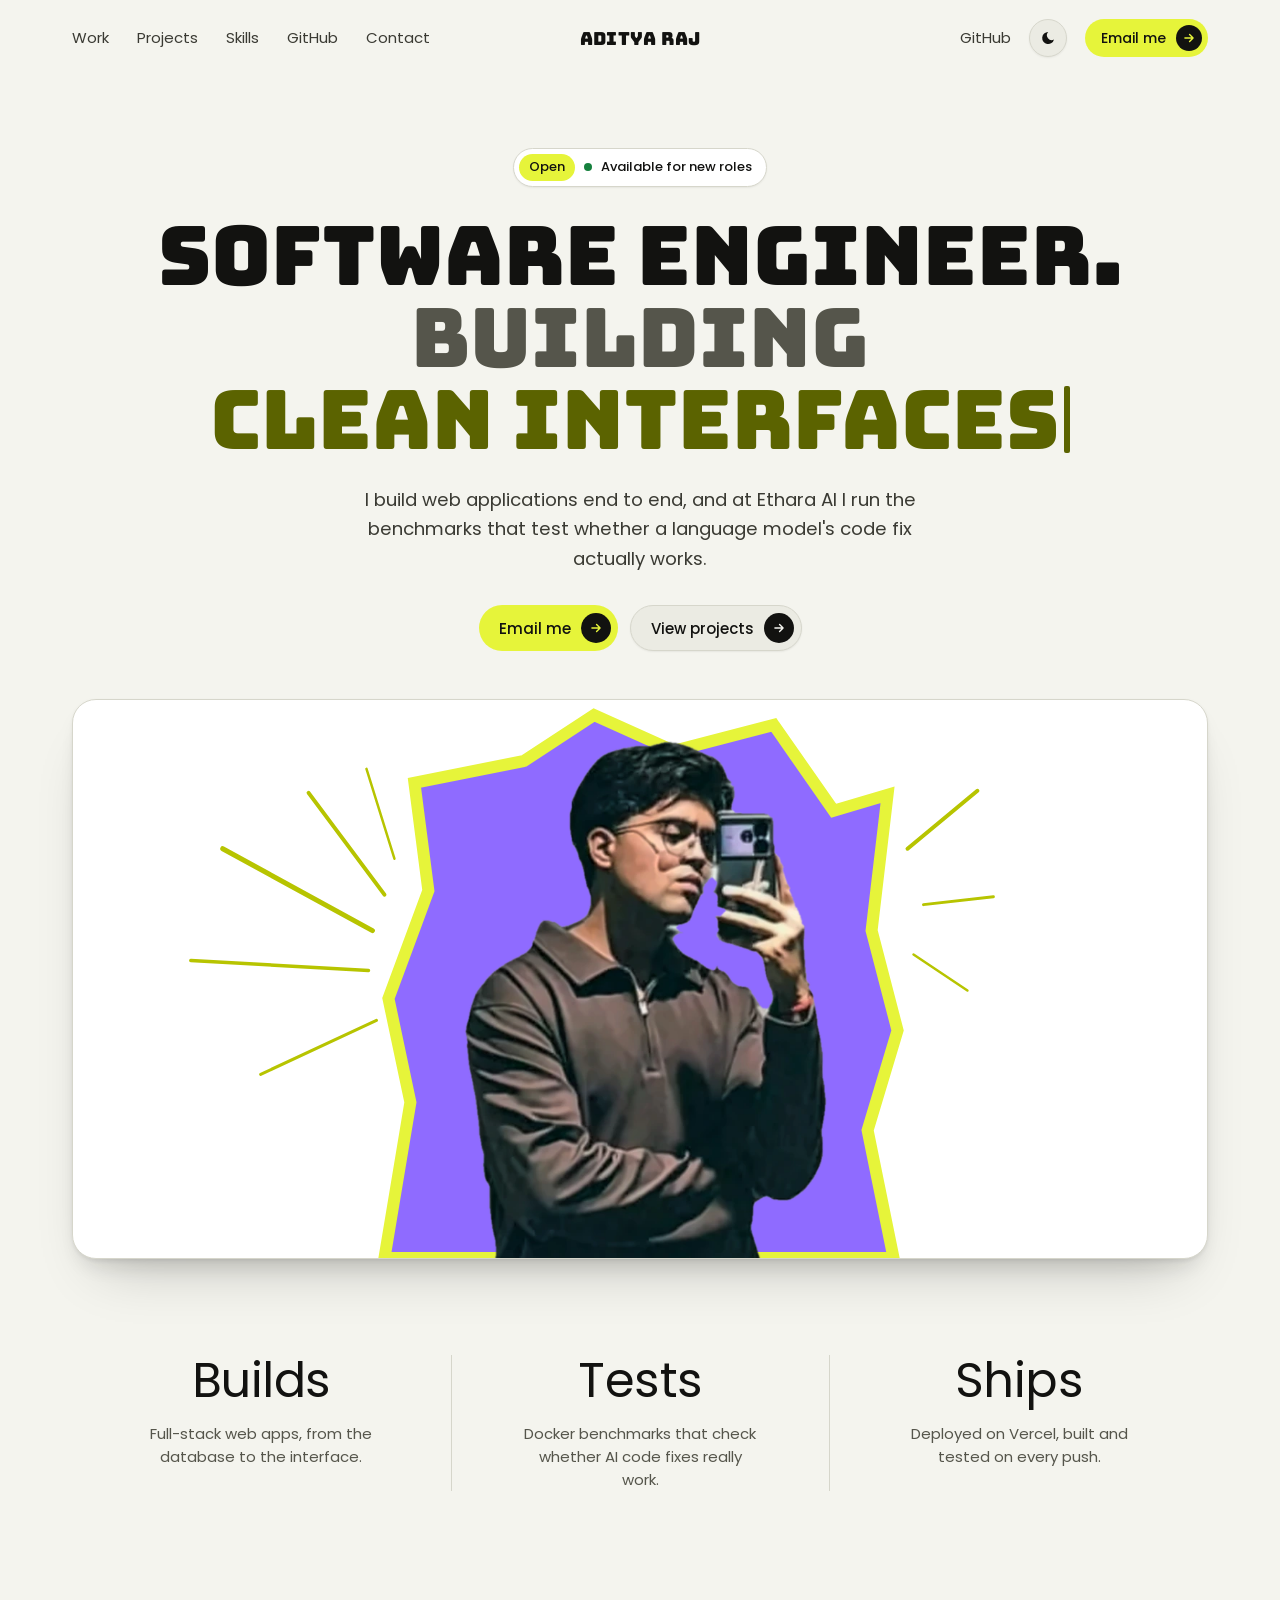
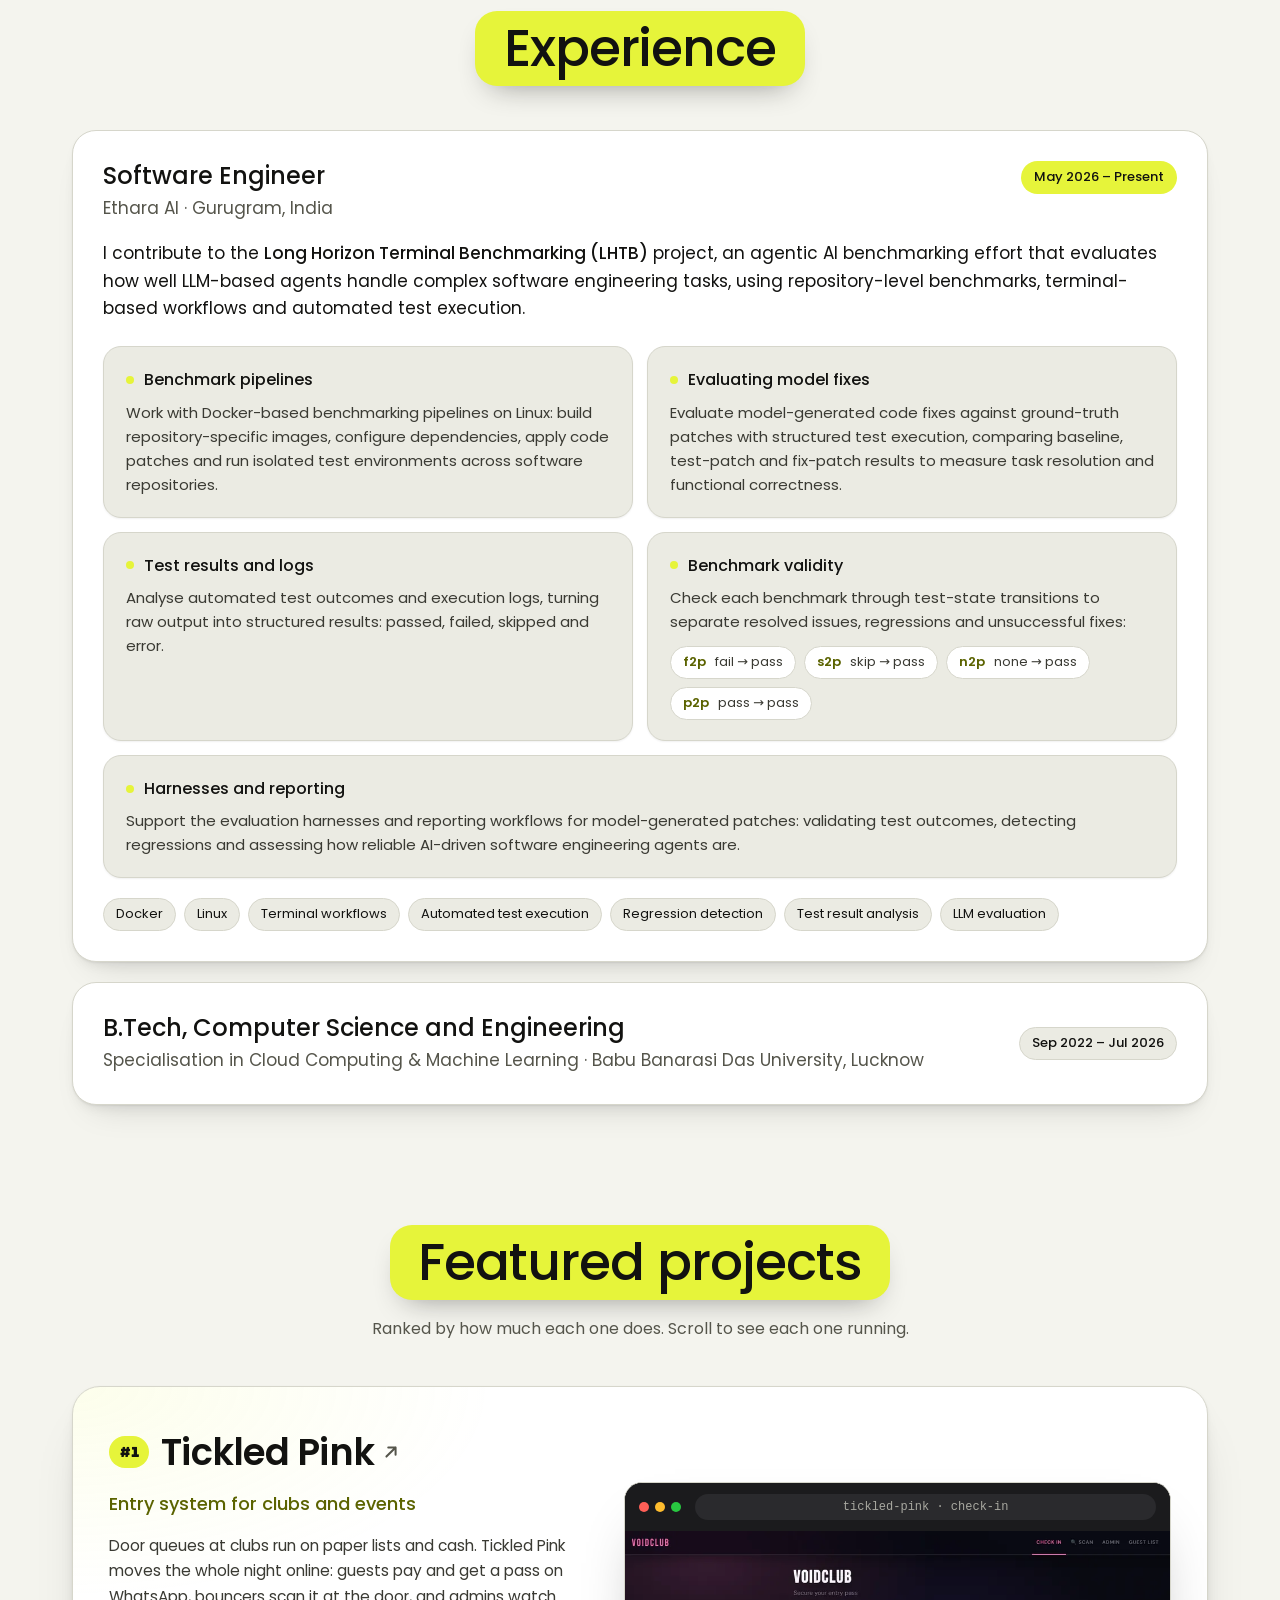
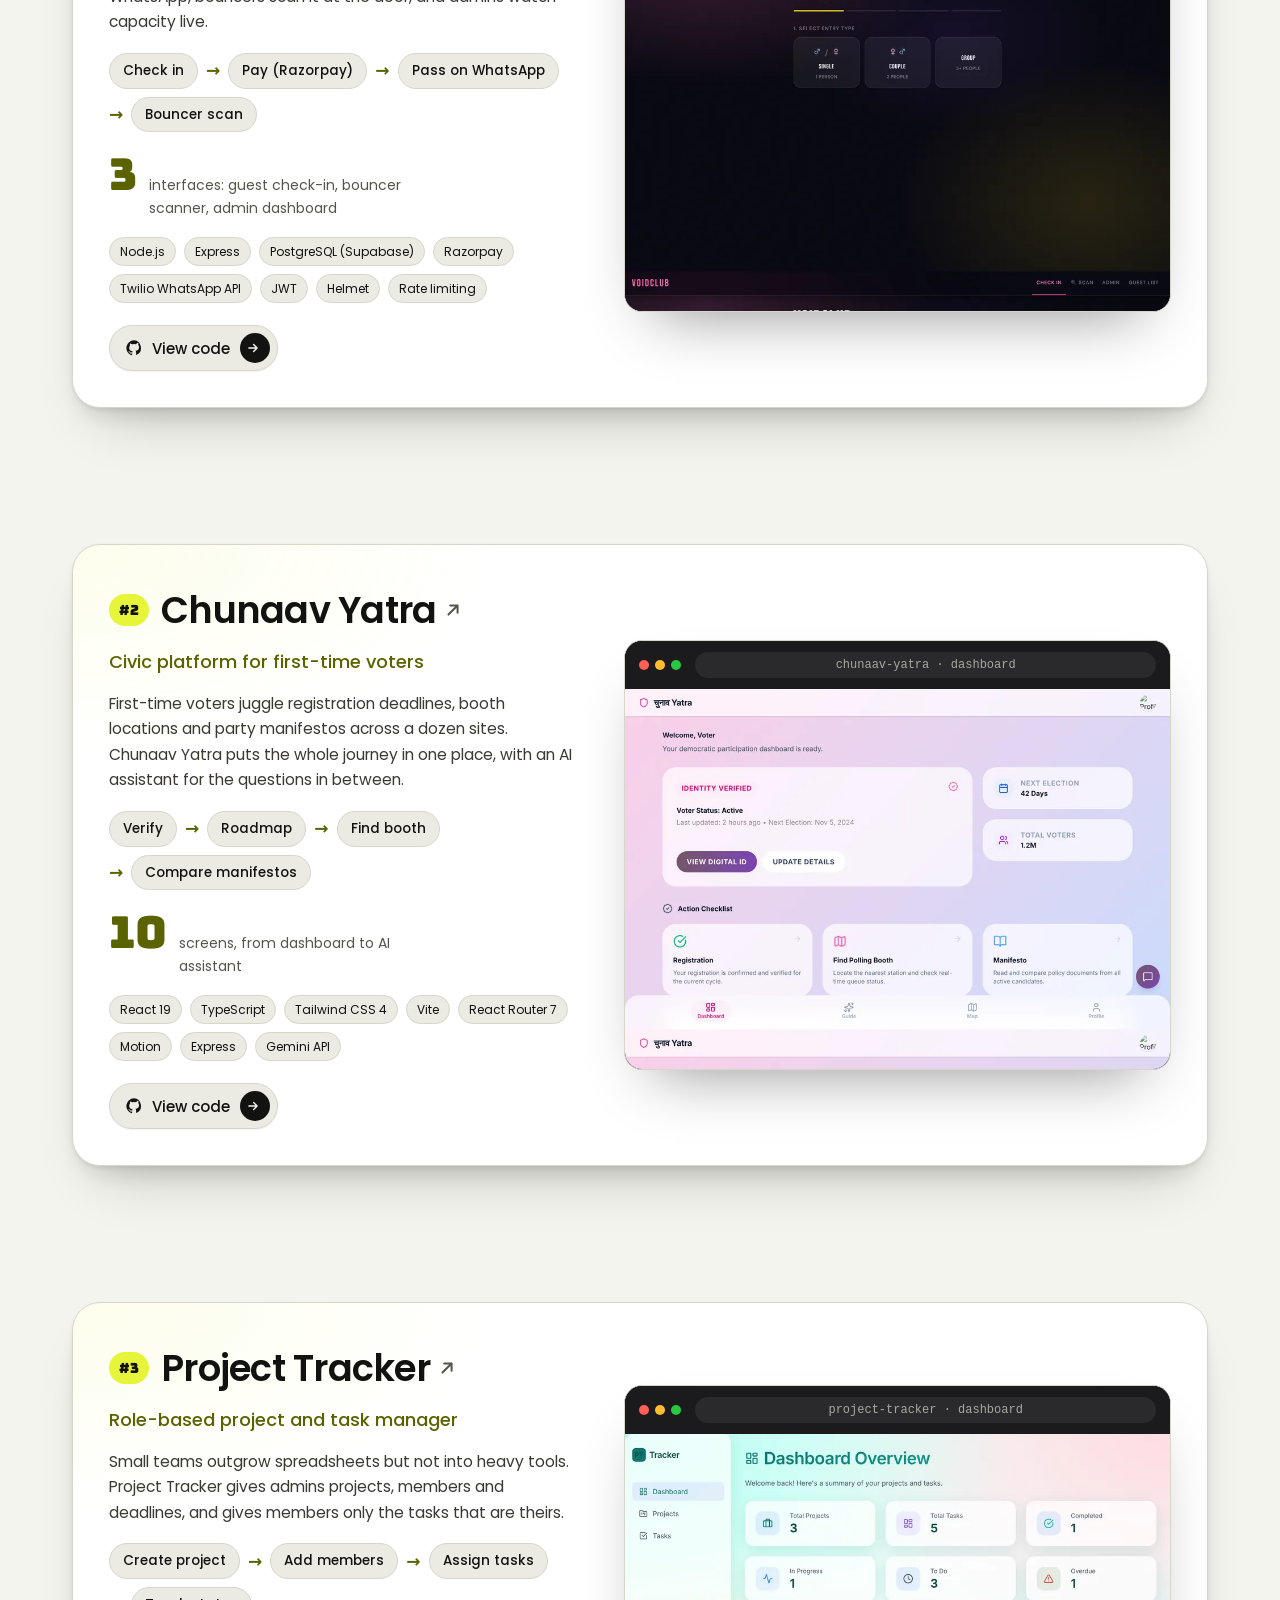
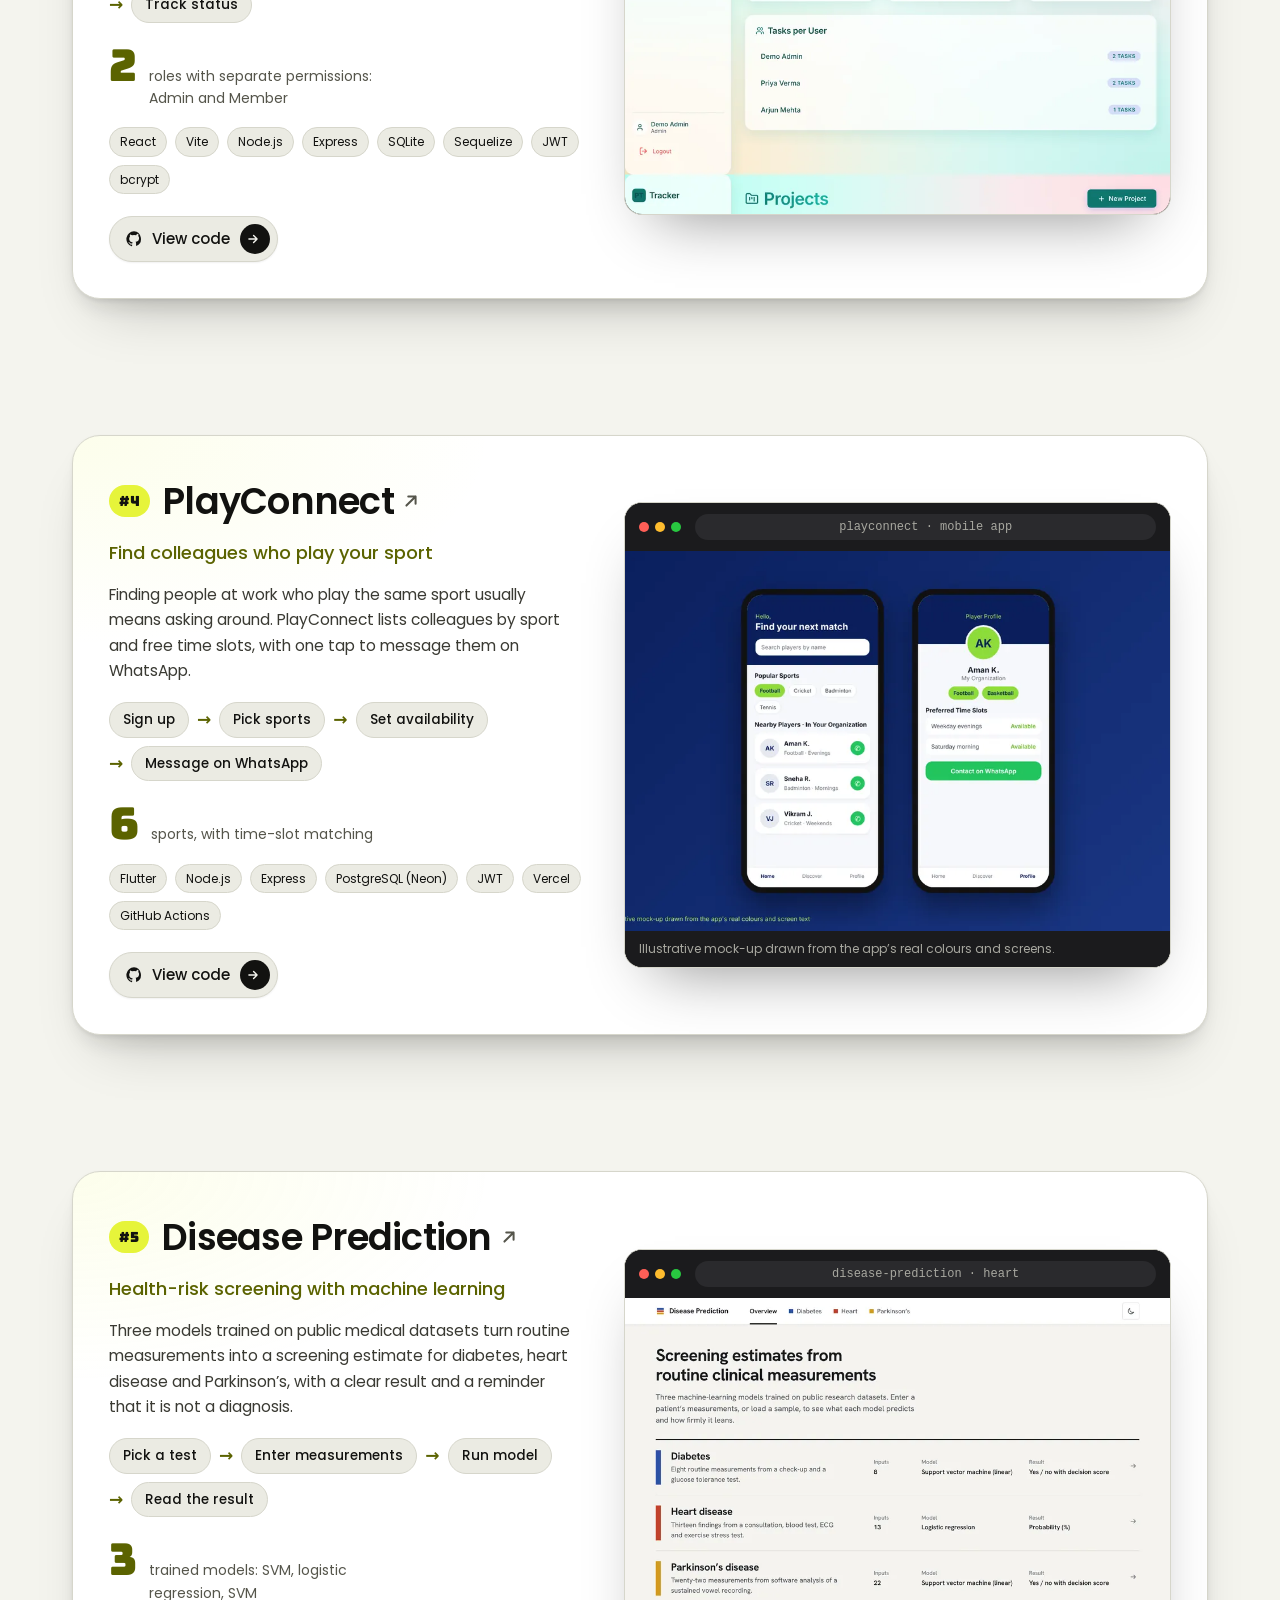
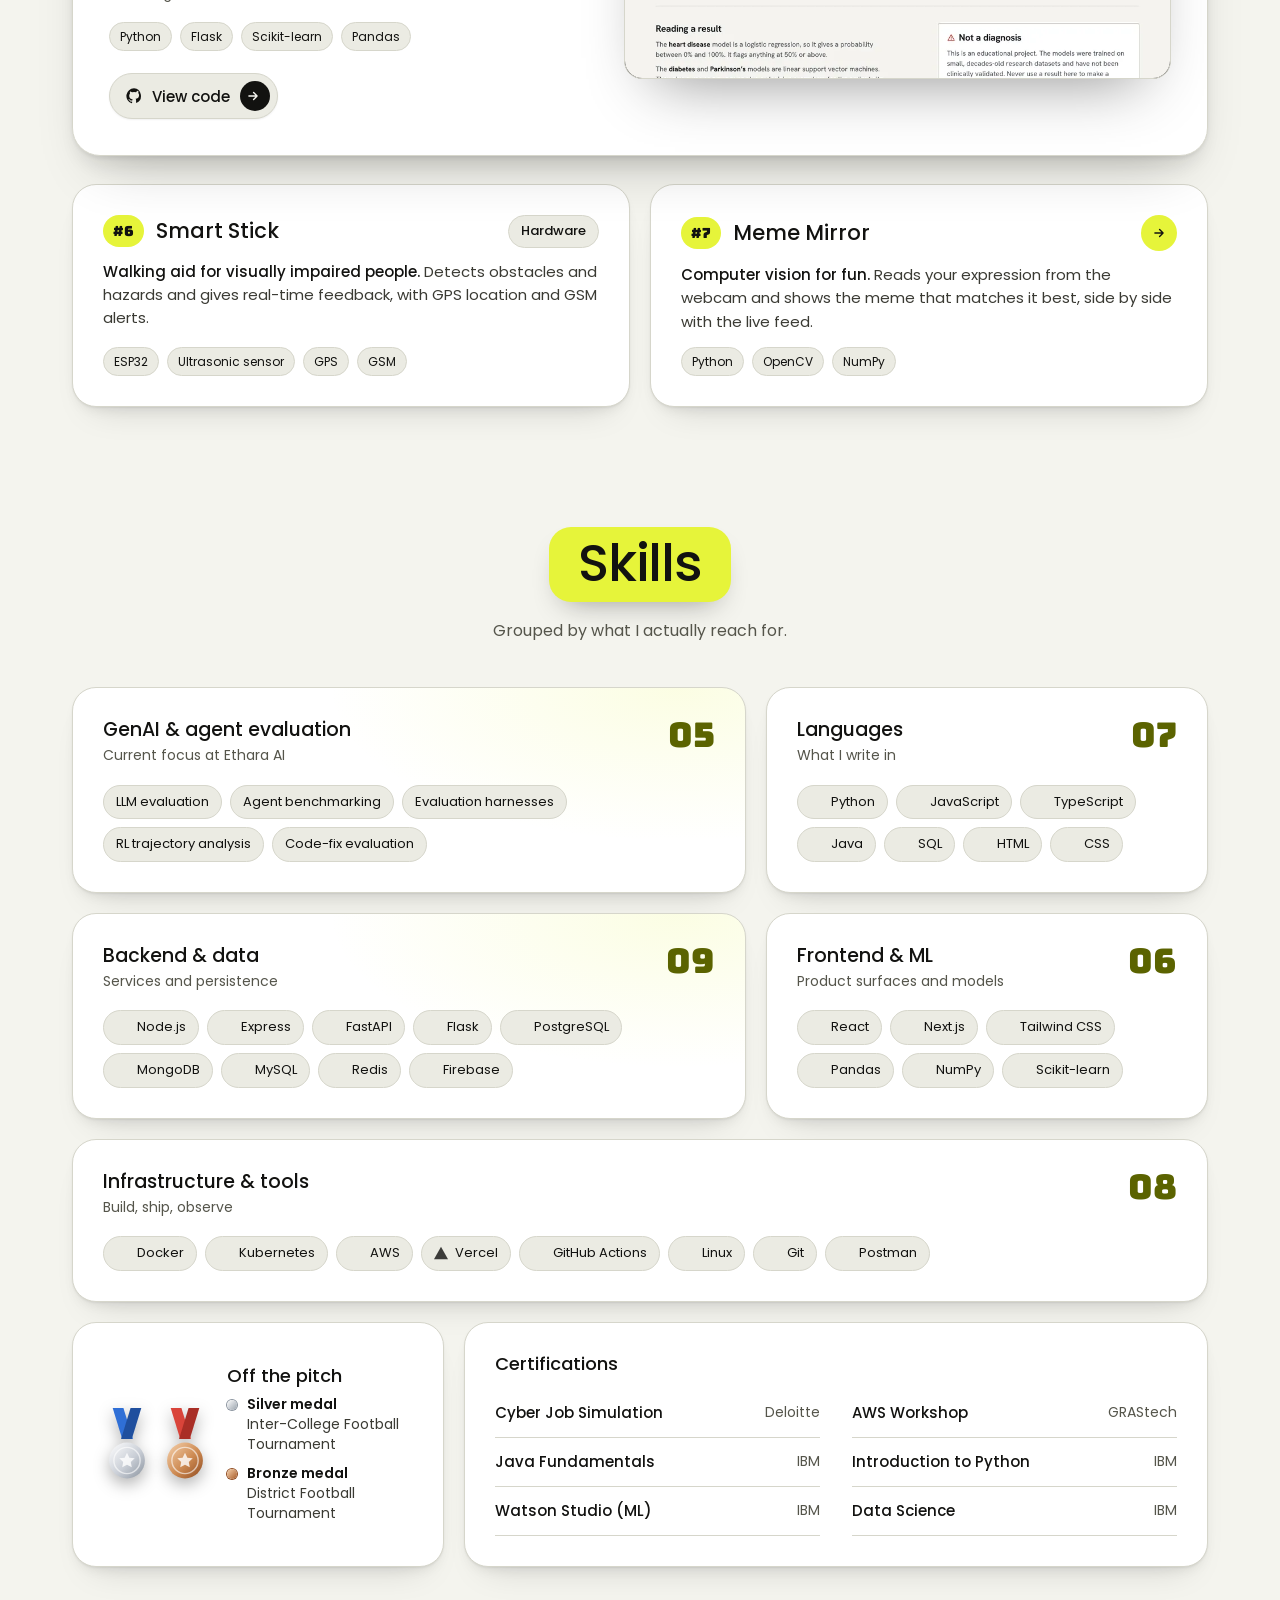
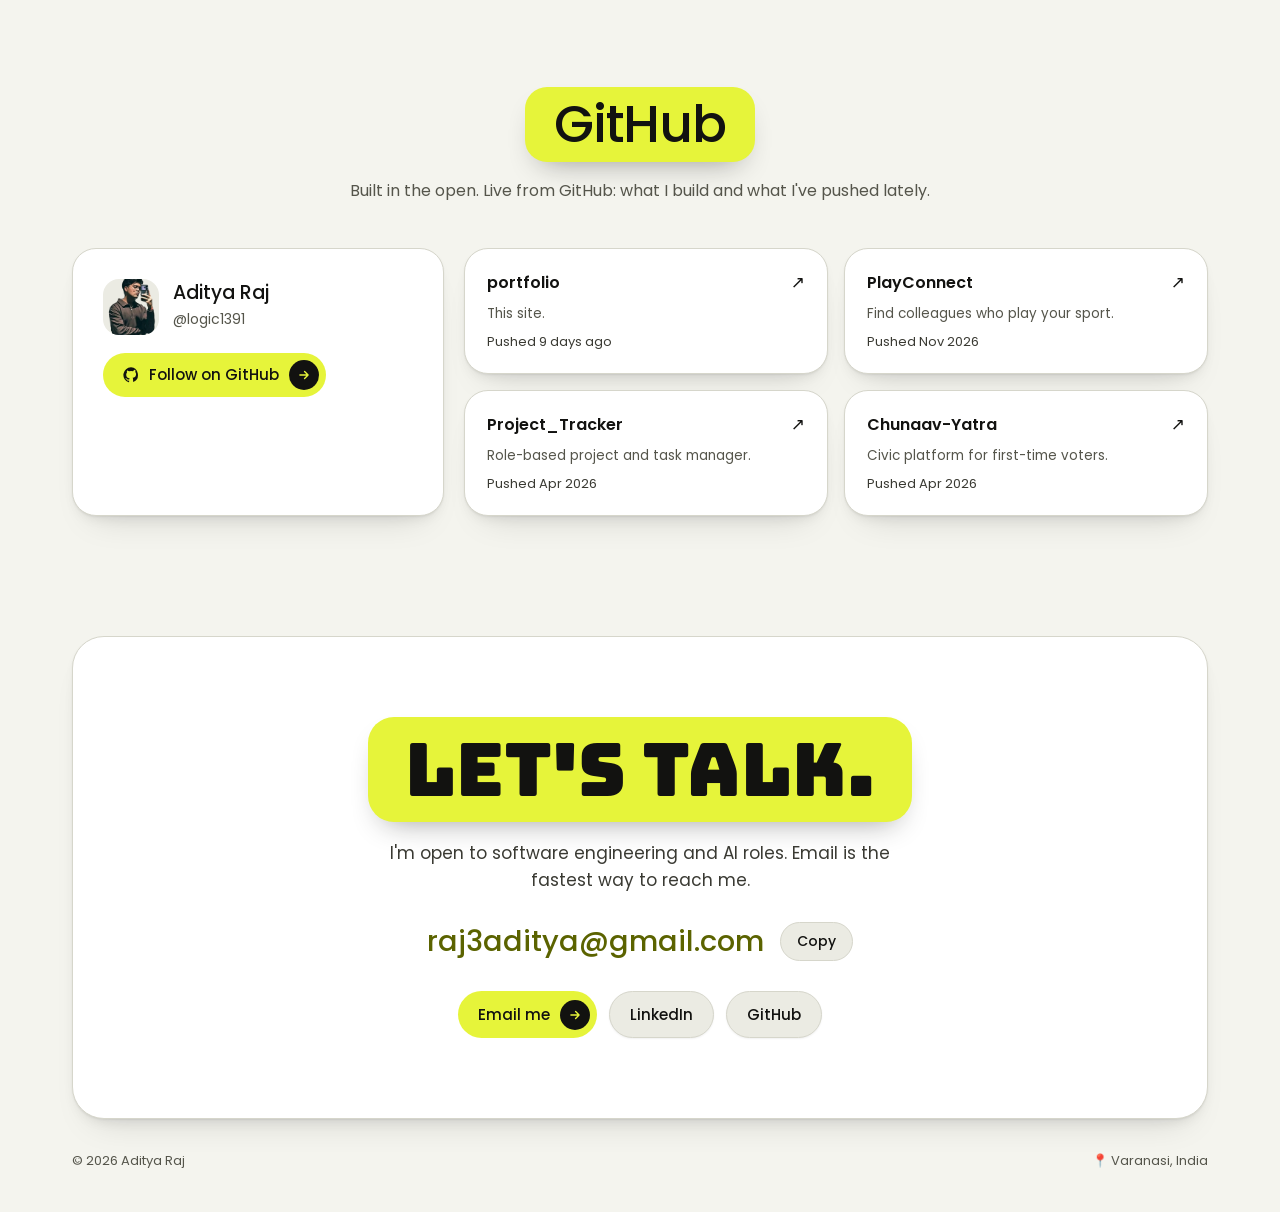
==== commit 13e7138f: "Remove contribution calendar; stack project cards on phones too" ====
--- a/index.html
+++ b/index.html
@@ -296,7 +296,7 @@
     </section>
 
         <section id="github" class="section wrap reveal">
-      <header class="sec-head"><h2>GitHub</h2><p class="sec-sub">Built in the open. Live from GitHub: what I've been pushing, and how often.</p></header>
+      <header class="sec-head"><h2>GitHub</h2><p class="sec-sub">Built in the open. Live from GitHub: what I build and what I've pushed lately.</p></header>
       <div class="gh-grid">
         <div class="card gh-profile">
           <div class="gh-id"><img id="ghAvatar" src="portrait.webp" alt="" width="56" height="56" /><div><h3>Aditya Raj</h3><a href="https://github.com/logic1391" target="_blank" rel="noopener">@logic1391</a></div></div>
@@ -310,11 +310,6 @@
           <ul class="lang-list" id="langList"></ul>
           <a class="btn btn-acid gh-follow" href="https://github.com/logic1391" target="_blank" rel="noopener"><svg viewBox="0 0 24 24" width="16" height="16" aria-hidden="true"><path fill="currentColor" d="M12 .5A11.5 11.5 0 0 0 8.4 22.9c.6.1.8-.3.8-.6v-2c-3.2.7-3.9-1.5-3.9-1.5-.5-1.3-1.3-1.7-1.3-1.7-1-.7.1-.7.1-.7 1.2.1 1.8 1.2 1.8 1.2 1 1.8 2.8 1.3 3.5 1 .1-.8.4-1.3.7-1.6-2.6-.3-5.3-1.3-5.3-5.7 0-1.3.5-2.3 1.2-3.1-.1-.3-.5-1.5.1-3.1 0 0 1-.3 3.2 1.2a11 11 0 0 1 5.8 0C17.3 4 18.3 4.3 18.3 4.3c.6 1.6.2 2.8.1 3.1.8.8 1.2 1.8 1.2 3.1 0 4.4-2.7 5.4-5.3 5.7.4.4.8 1.1.8 2.2v3.3c0 .3.2.7.8.6A11.5 11.5 0 0 0 12 .5Z"/></svg> Follow on GitHub<span class="disc"><svg viewBox="0 0 24 24" width="14" height="14" aria-hidden="true"><path d="M5 12h14M13 6l6 6-6 6" fill="none" stroke="currentColor" stroke-width="2.4" stroke-linecap="round" stroke-linejoin="round"/></svg></span></a>
         </div>
-        <div class="card gh-cal">
-          <div class="gh-cal-head"><p><b id="ghTotal">–</b> contributions in the last year</p><span id="ghDays"></span></div>
-          <div class="cal-scroll"><div class="cal" id="ghCal" role="img" aria-label="Contribution calendar"></div></div>
-          <div class="cal-legend" aria-hidden="true">Less <i class="l0"></i><i class="l1"></i><i class="l2"></i><i class="l3"></i><i class="l4"></i> More</div>
-        </div>
         <div class="gh-repos" id="ghRepoList"></div>
       </div>
     </section>
--- a/style.css
+++ b/style.css
@@ -317,7 +317,7 @@
 .sec-sub { margin-top: 16px; color: var(--ink-muted); font-size: 16px; }
 .work-stack { display: grid; gap: 28px; }
 .work-card {
-  position: sticky; top: calc(96px + (var(--n) - 1) * 14px);
+  position: sticky; top: calc(96px + (var(--n) - 1) * 12px); transform-origin: 50% 0; will-change: transform;
   display: grid; grid-template-columns: minmax(0, 1fr) minmax(0, 1.15fr); gap: 40px; align-items: center;
   padding: 36px; border: 1px solid var(--line); border-radius: 28px; background: var(--surface);
   box-shadow: var(--shadow-tile-hover);
@@ -375,7 +375,7 @@
 
 /* ===== GitHub ===== */
 .gh-grid { display: grid; grid-template-columns: minmax(0, 1fr) minmax(0, 2fr); gap: 20px; align-items: start; }
-.gh-profile { grid-row: span 2; display: flex; flex-direction: column; gap: 18px; }
+.gh-profile { display: flex; flex-direction: column; gap: 18px; }
 .gh-id { display: flex; align-items: center; gap: 14px; }
 .gh-id img { width: 56px; height: 56px; border-radius: 16px; object-fit: cover; background: var(--surface-raised); }
 .gh-id h3 { font-size: 19px; }
@@ -416,8 +416,8 @@
 a.gh-repo:hover { transform: translateY(-3px); box-shadow: var(--shadow-tile-hover); }
 
 @media (max-width: 960px) {
-  .work-card { position: relative; top: 0; grid-template-columns: 1fr; padding: 24px; }
-  .work-card + .work-card { margin-top: 0; }
+  .work-card { grid-template-columns: 1fr; padding: 24px; }
+  .work-card + .work-card { margin-top: 30vh; }
   .skills-grid { grid-template-columns: repeat(2, minmax(0, 1fr)); }
   .skill-card, .skill-card.wide { grid-column: span 1; }
   .skill-card.wide:first-child, .skills-grid > .skill-card:last-child { grid-column: 1 / -1; }
@@ -442,3 +442,5 @@
 .m-dot { flex: none; width: 10px; height: 10px; border-radius: 50%; transform: translateY(1px); }
 .m-dot.silver { background: linear-gradient(135deg, #ffffff, #9aa3ad); box-shadow: 0 0 0 1px #8a939e; }
 .m-dot.bronze { background: linear-gradient(135deg, #f6d2ad, #a85c2a); box-shadow: 0 0 0 1px #8f4a1f; }
+.gh-grid { align-items: stretch; }
+.gh-repos { align-content: start; }
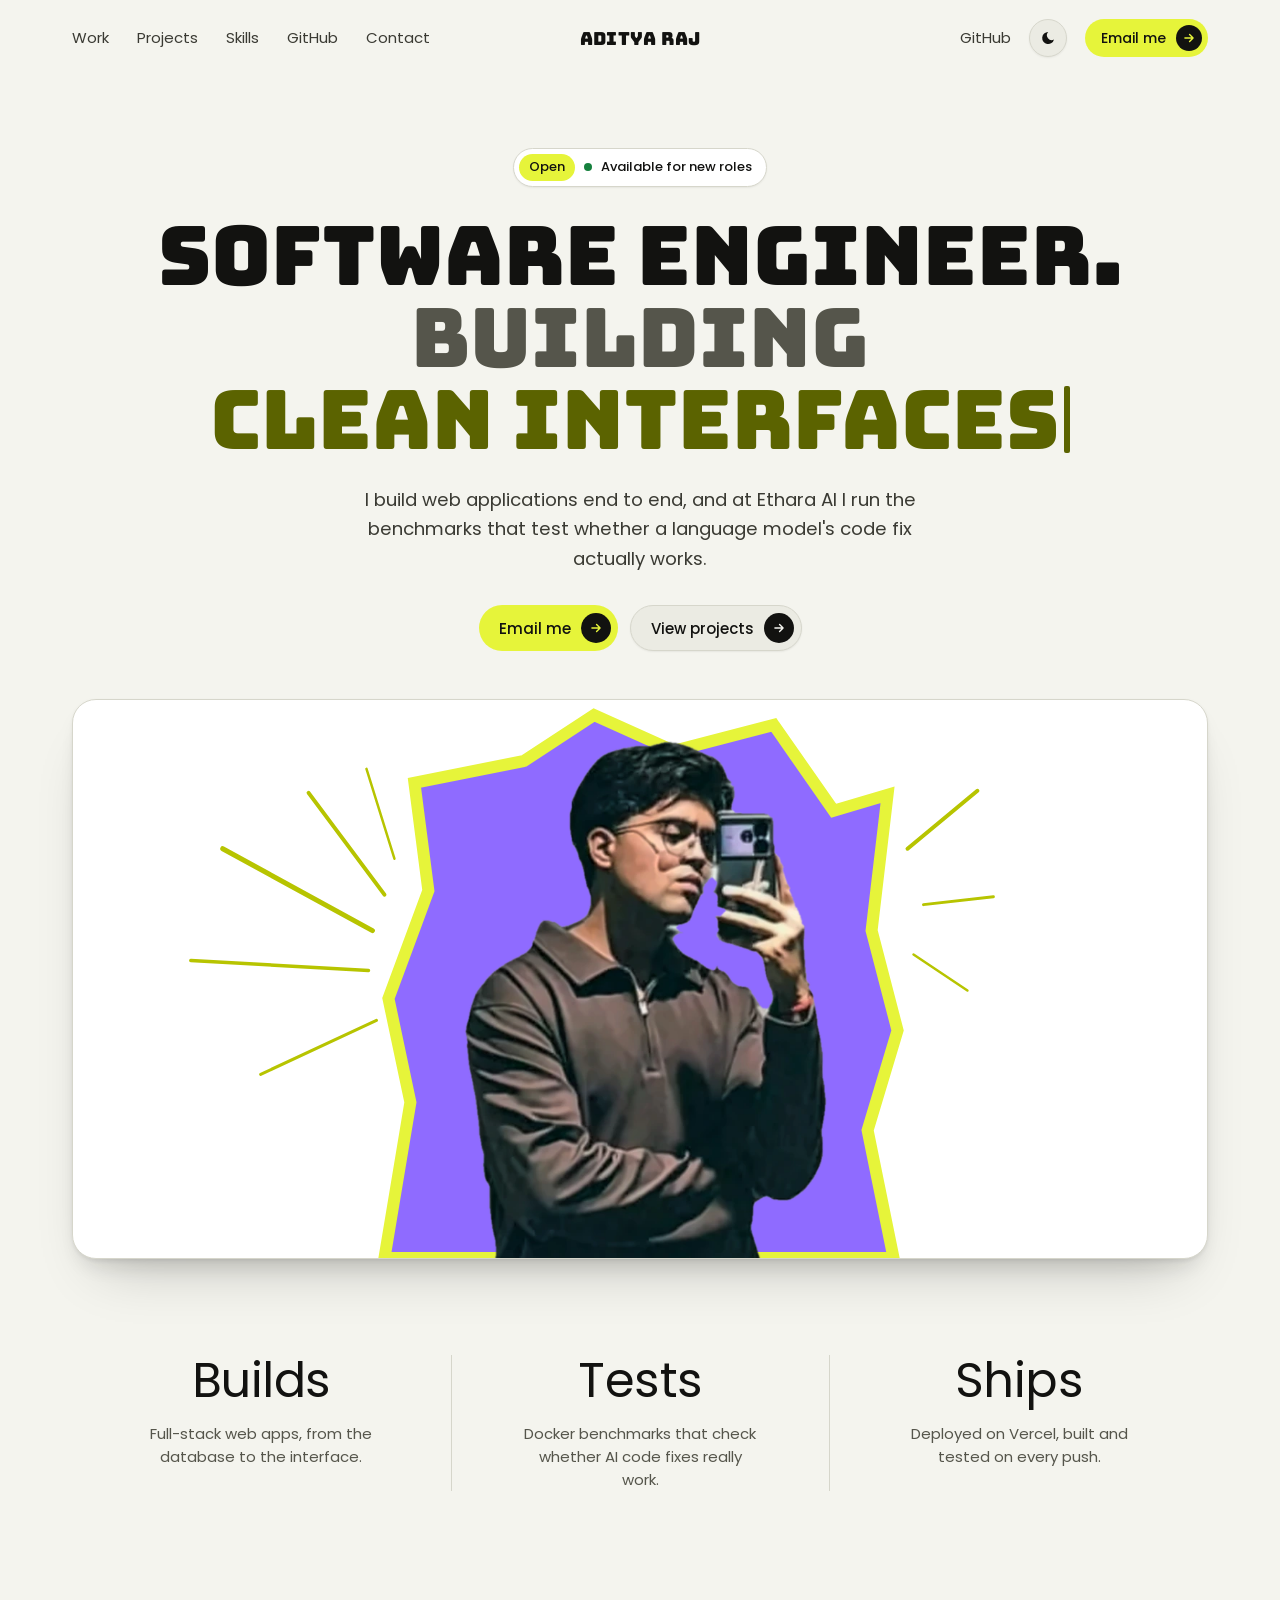
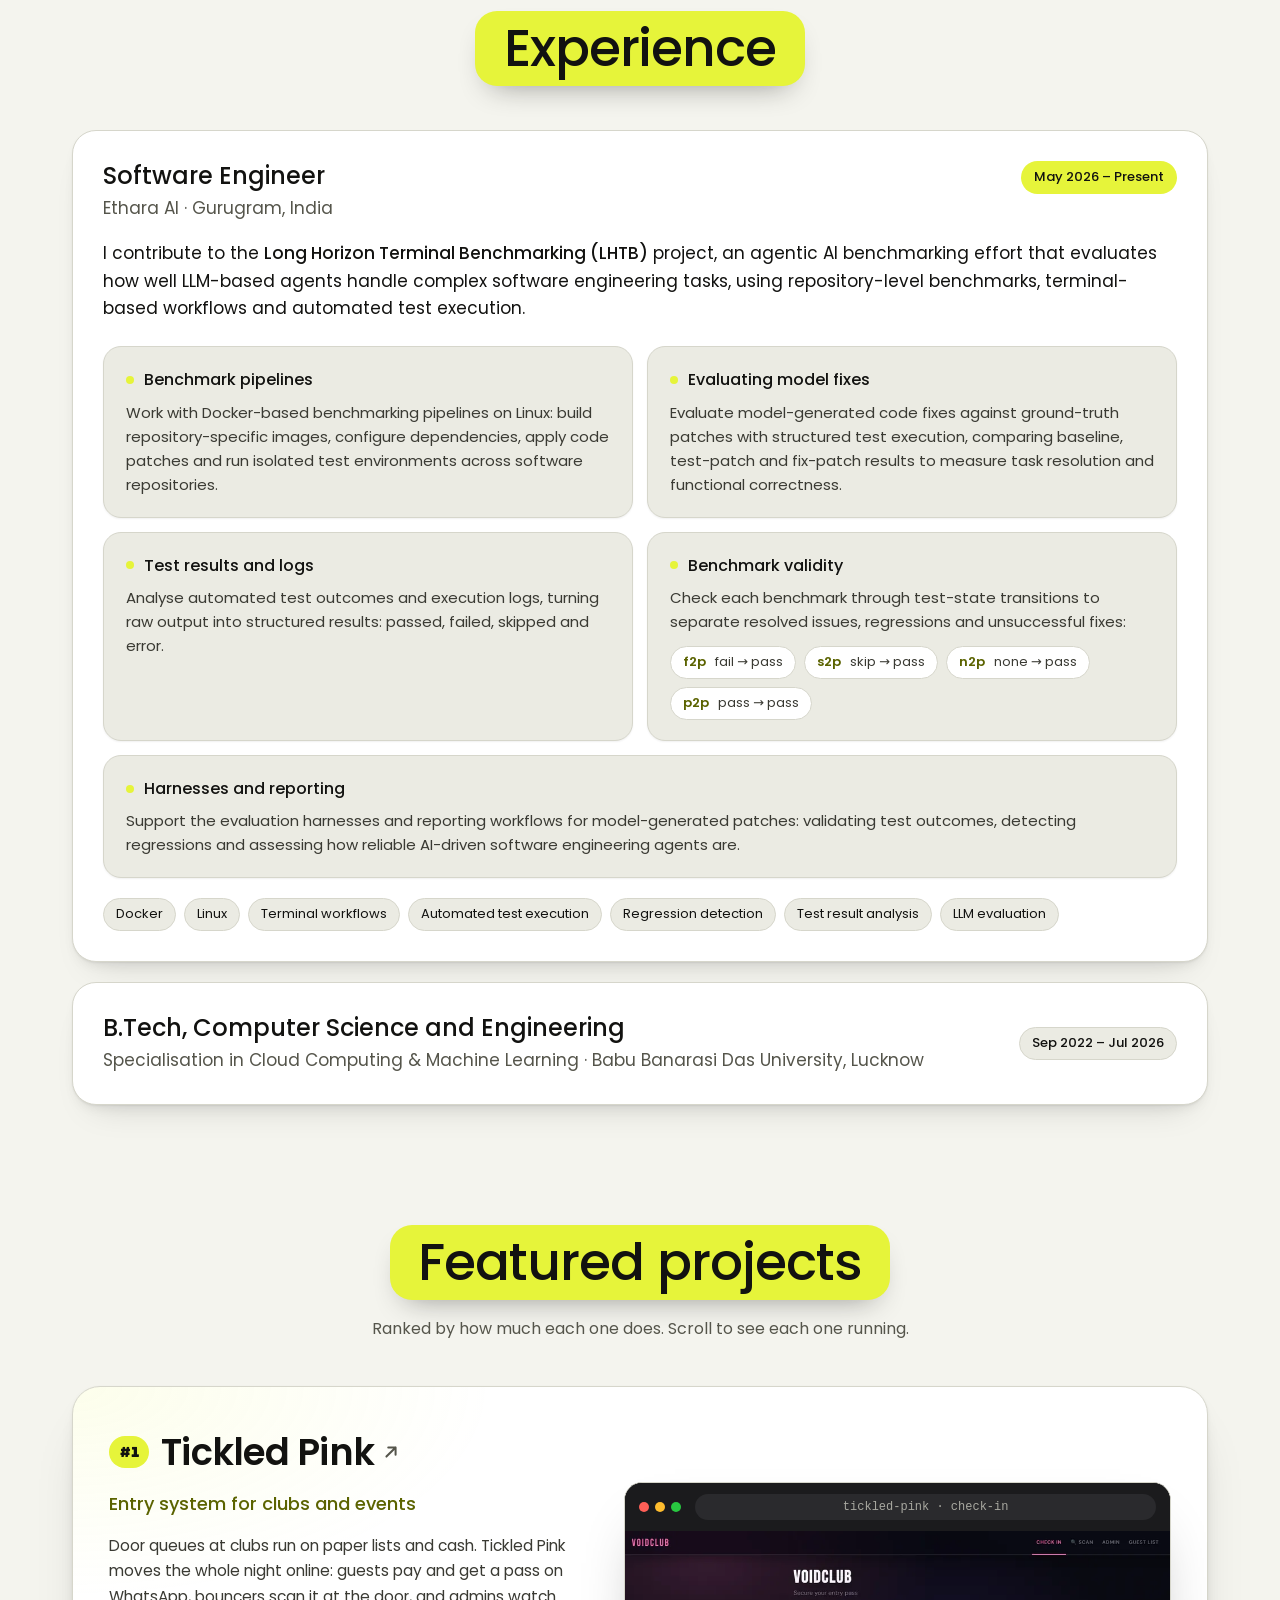
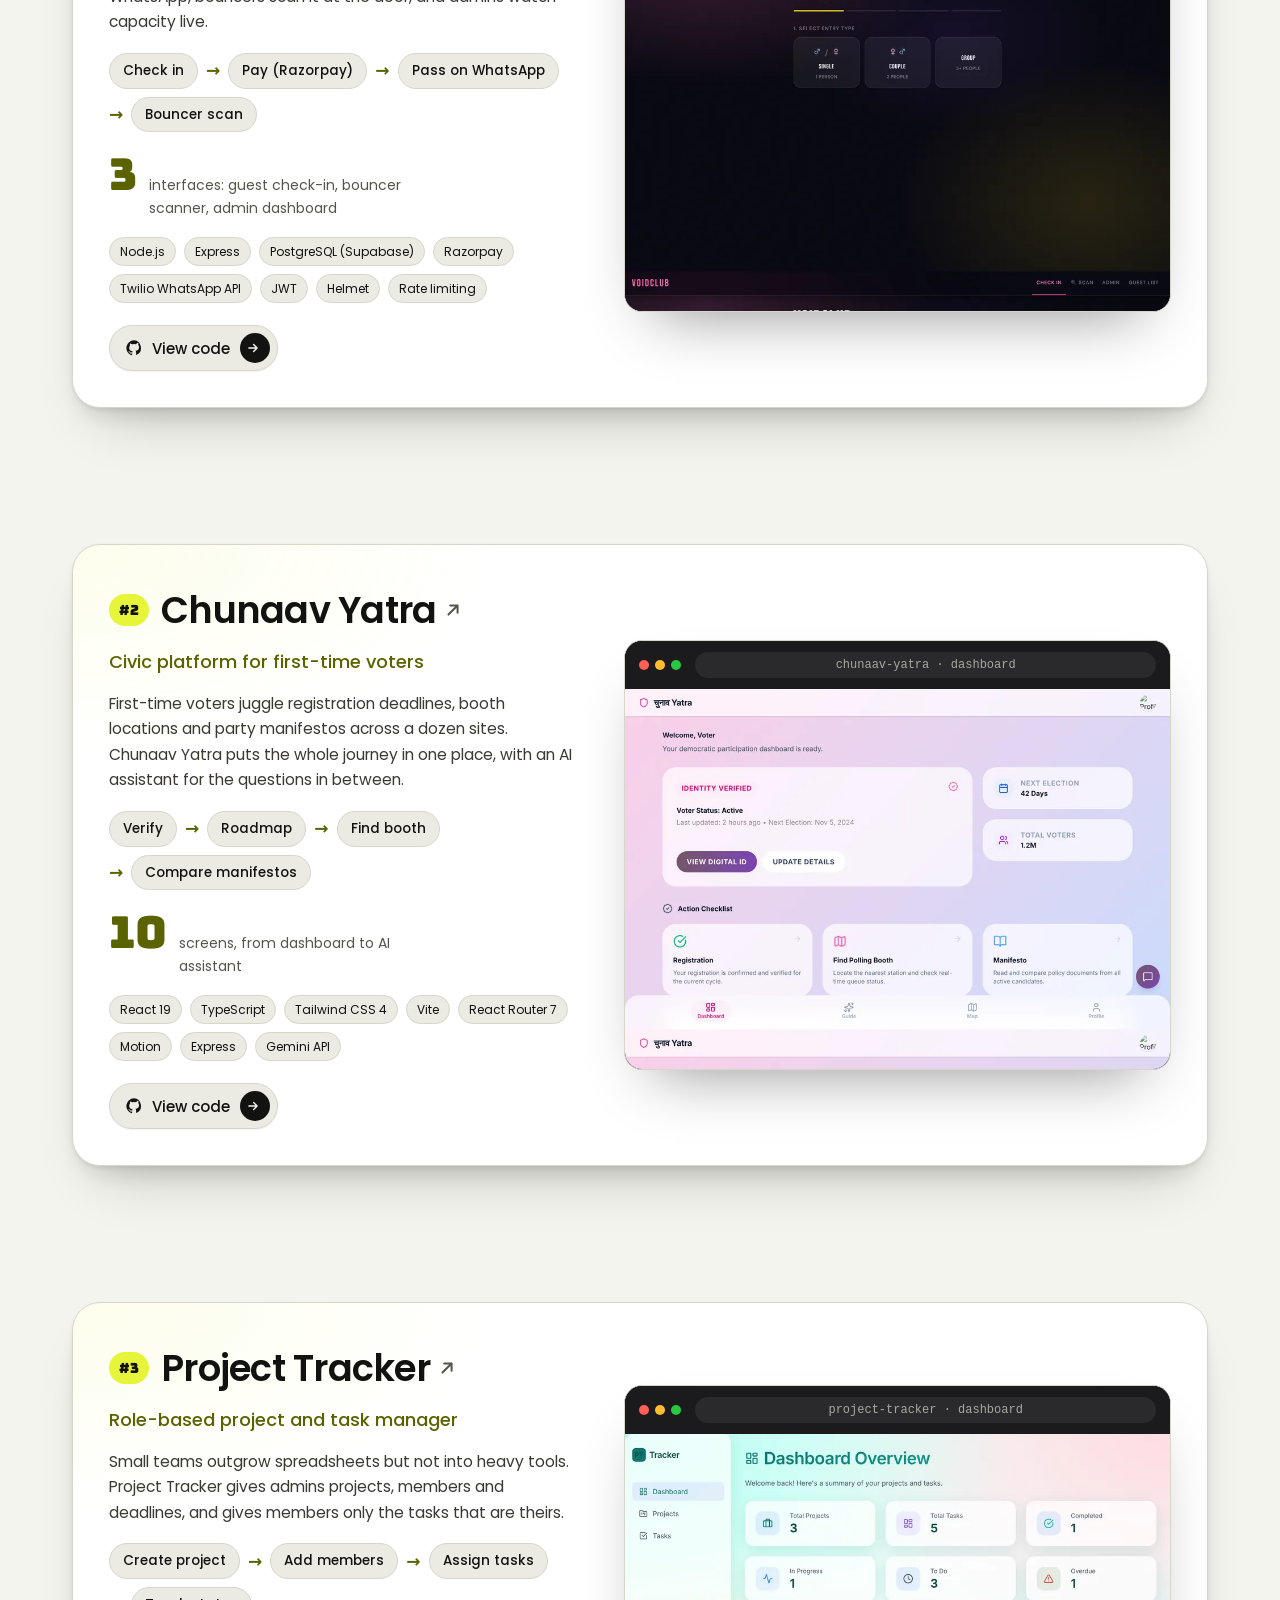
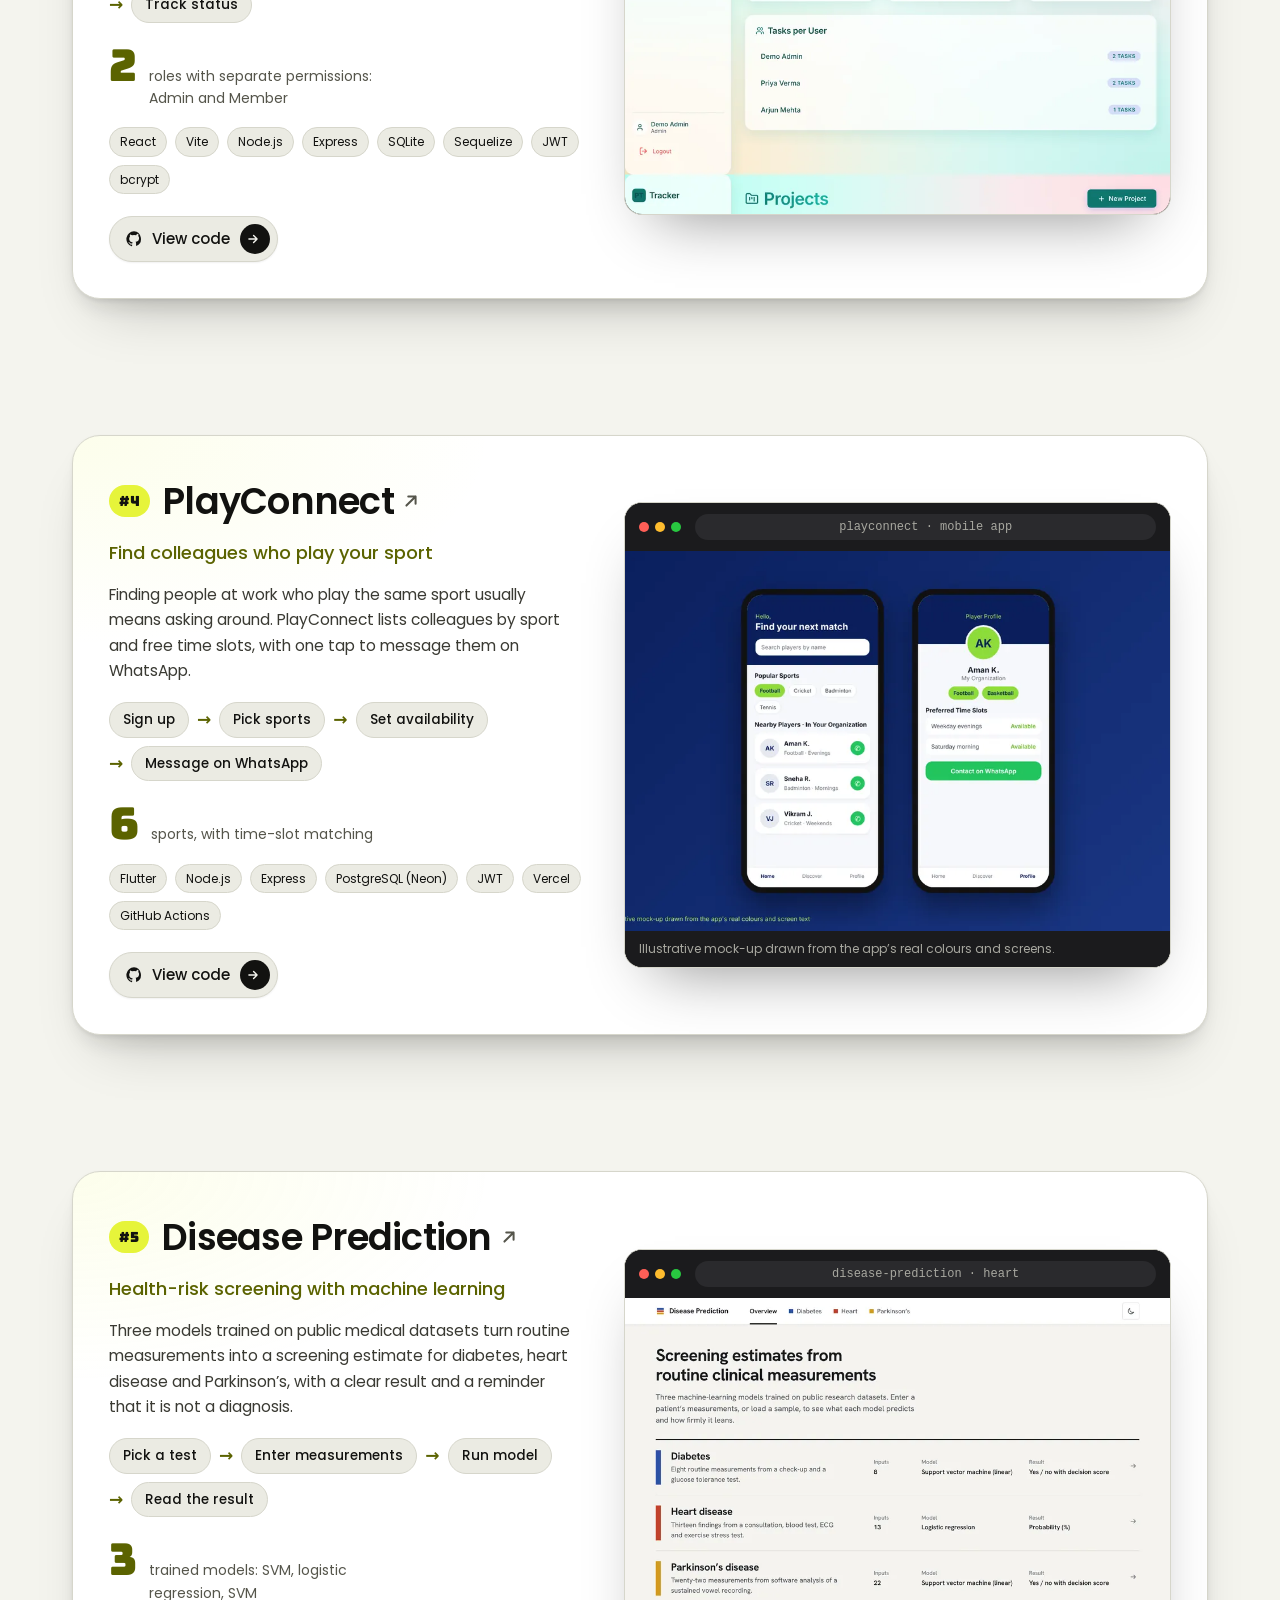
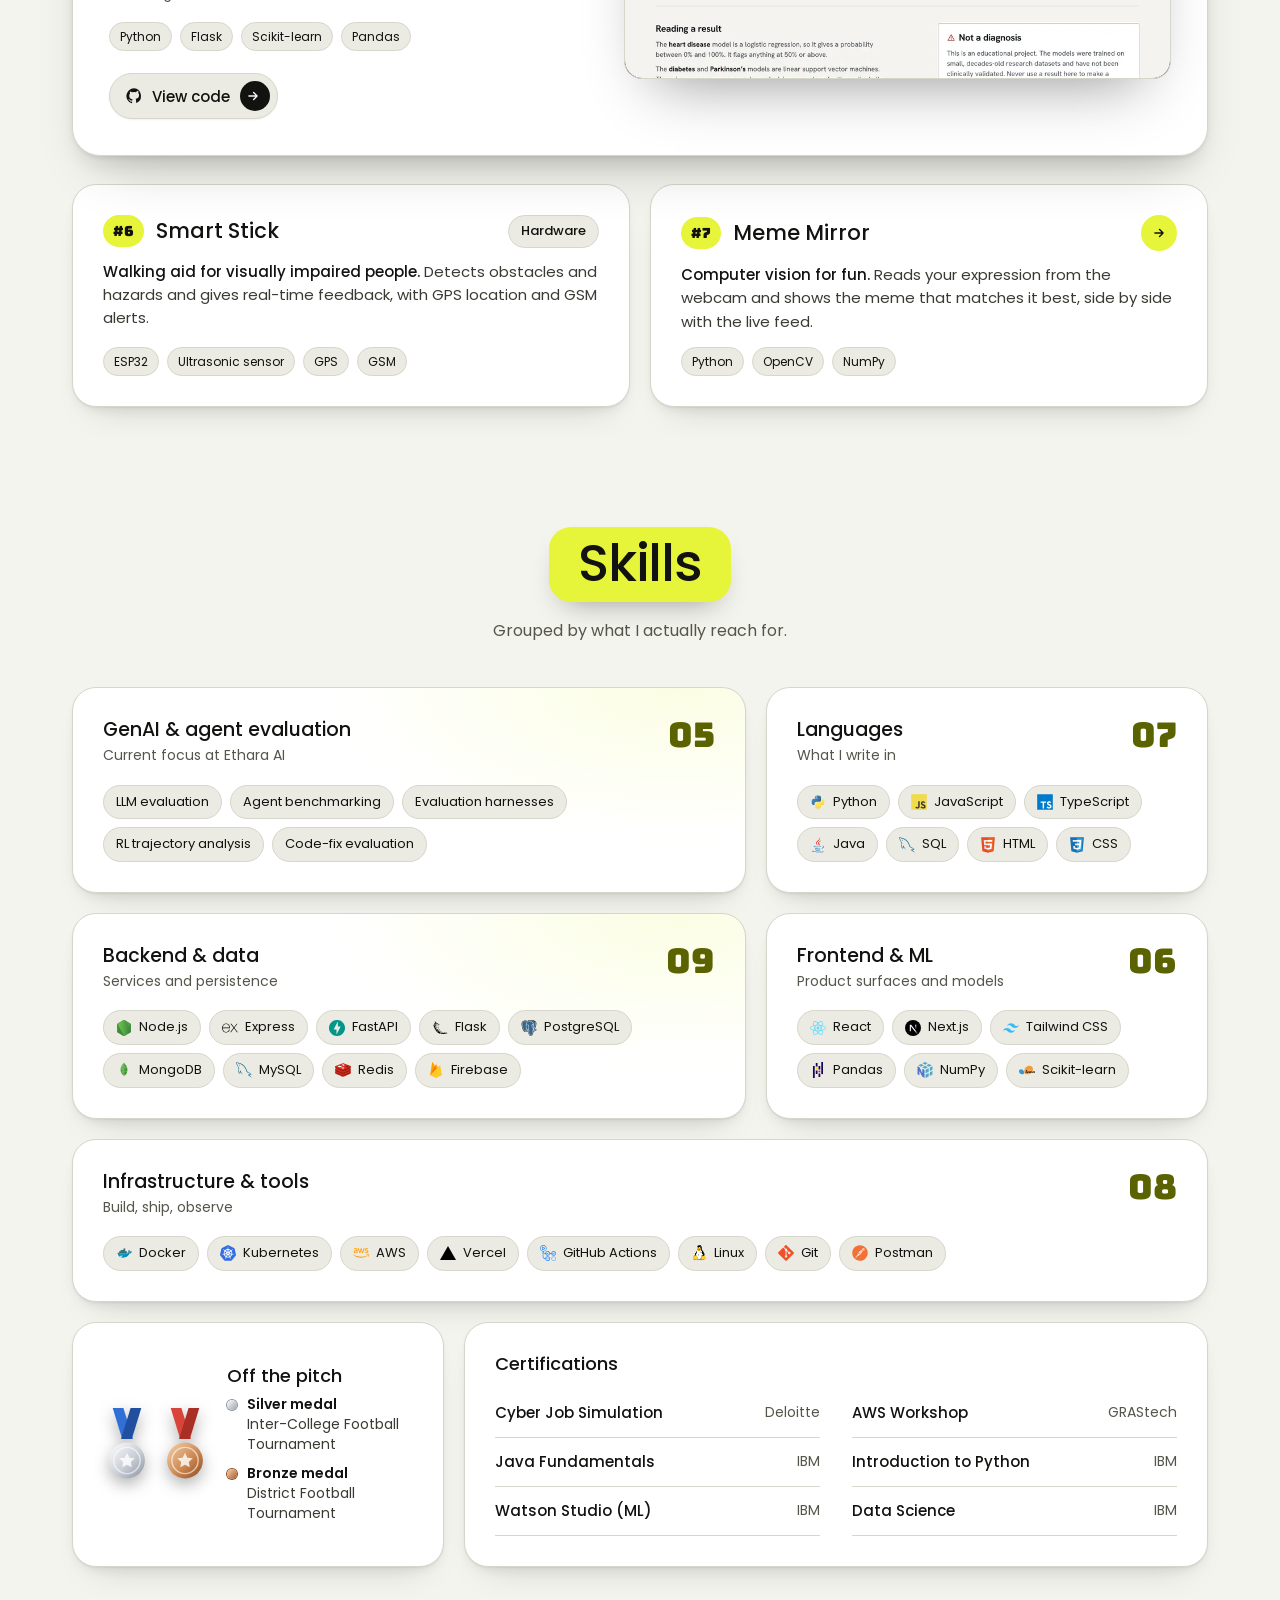
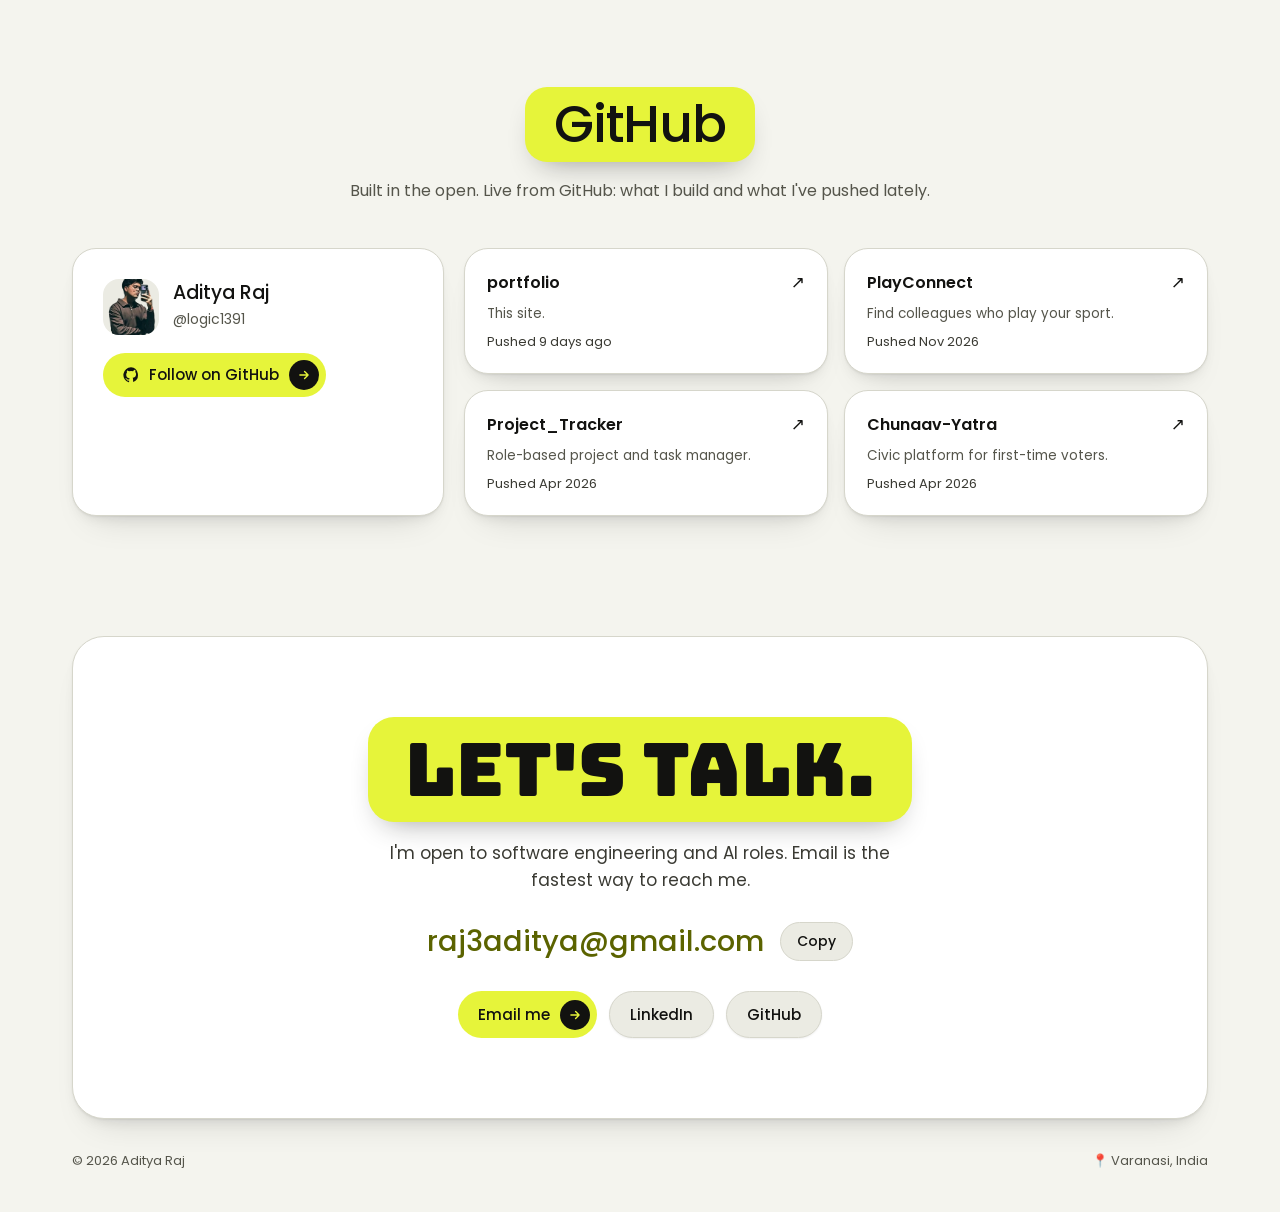
==== commit e64a1dd7: "Use full-colour tech logos in the skills section" ====
--- a/index.html
+++ b/index.html
@@ -242,19 +242,19 @@
         </div>
         <div class="card skill-card">
           <div class="skill-head"><div><h3>Languages</h3><p>What I write in</p></div><span class="skill-count">07</span></div>
-          <ul class="chips skill-chips"><li><img src="icons/python.svg" alt="" width="14" height="14" />Python</li><li><img src="icons/javascript.svg" alt="" width="14" height="14" />JavaScript</li><li><img src="icons/typescript.svg" alt="" width="14" height="14" />TypeScript</li><li><img src="icons/openjdk.svg" alt="" width="14" height="14" />Java</li><li><img src="icons/mysql.svg" alt="" width="14" height="14" />SQL</li><li><img src="icons/html5.svg" alt="" width="14" height="14" />HTML</li><li><img src="icons/css.svg" alt="" width="14" height="14" />CSS</li></ul>
+          <ul class="chips skill-chips"><li><img src="icons/python.svg" alt="" width="16" height="16" />Python</li><li><img src="icons/javascript.svg" alt="" width="16" height="16" />JavaScript</li><li><img src="icons/typescript.svg" alt="" width="16" height="16" />TypeScript</li><li><img src="icons/openjdk.svg" alt="" width="16" height="16" />Java</li><li><img class="lift" src="icons/mysql.svg" alt="" width="16" height="16" />SQL</li><li><img src="icons/html5.svg" alt="" width="16" height="16" />HTML</li><li><img src="icons/css.svg" alt="" width="16" height="16" />CSS</li></ul>
         </div>
         <div class="card skill-card wide">
           <div class="skill-head"><div><h3>Backend &amp; data</h3><p>Services and persistence</p></div><span class="skill-count">09</span></div>
-          <ul class="chips skill-chips"><li><img src="icons/nodedotjs.svg" alt="" width="14" height="14" />Node.js</li><li><img src="icons/express.svg" alt="" width="14" height="14" />Express</li><li><img src="icons/fastapi.svg" alt="" width="14" height="14" />FastAPI</li><li><img src="icons/flask.svg" alt="" width="14" height="14" />Flask</li><li><img src="icons/postgresql.svg" alt="" width="14" height="14" />PostgreSQL</li><li><img src="icons/mongodb.svg" alt="" width="14" height="14" />MongoDB</li><li><img src="icons/mysql.svg" alt="" width="14" height="14" />MySQL</li><li><img src="icons/redis.svg" alt="" width="14" height="14" />Redis</li><li><img src="icons/firebase.svg" alt="" width="14" height="14" />Firebase</li></ul>
+          <ul class="chips skill-chips"><li><img src="icons/nodedotjs.svg" alt="" width="16" height="16" />Node.js</li><li><img class="mono" src="icons/express.svg" alt="" width="16" height="16" />Express</li><li><img src="icons/fastapi.svg" alt="" width="16" height="16" />FastAPI</li><li><img class="lift" src="icons/flask.svg" alt="" width="16" height="16" />Flask</li><li><img src="icons/postgresql.svg" alt="" width="16" height="16" />PostgreSQL</li><li><img src="icons/mongodb.svg" alt="" width="16" height="16" />MongoDB</li><li><img class="lift" src="icons/mysql.svg" alt="" width="16" height="16" />MySQL</li><li><img src="icons/redis.svg" alt="" width="16" height="16" />Redis</li><li><img src="icons/firebase.svg" alt="" width="16" height="16" />Firebase</li></ul>
         </div>
         <div class="card skill-card">
           <div class="skill-head"><div><h3>Frontend &amp; ML</h3><p>Product surfaces and models</p></div><span class="skill-count">06</span></div>
-          <ul class="chips skill-chips"><li><img src="icons/react.svg" alt="" width="14" height="14" />React</li><li><img src="icons/nextdotjs.svg" alt="" width="14" height="14" />Next.js</li><li><img src="icons/tailwindcss.svg" alt="" width="14" height="14" />Tailwind CSS</li><li><img src="icons/pandas.svg" alt="" width="14" height="14" />Pandas</li><li><img src="icons/numpy.svg" alt="" width="14" height="14" />NumPy</li><li><img src="icons/scikitlearn.svg" alt="" width="14" height="14" />Scikit-learn</li></ul>
+          <ul class="chips skill-chips"><li><img src="icons/react.svg" alt="" width="16" height="16" />React</li><li><img class="mono" src="icons/nextdotjs.svg" alt="" width="16" height="16" />Next.js</li><li><img src="icons/tailwindcss.svg" alt="" width="16" height="16" />Tailwind CSS</li><li><img class="lift" src="icons/pandas.svg" alt="" width="16" height="16" />Pandas</li><li><img src="icons/numpy.svg" alt="" width="16" height="16" />NumPy</li><li><img src="icons/scikitlearn.svg" alt="" width="16" height="16" />Scikit-learn</li></ul>
         </div>
         <div class="card skill-card">
           <div class="skill-head"><div><h3>Infrastructure &amp; tools</h3><p>Build, ship, observe</p></div><span class="skill-count">08</span></div>
-          <ul class="chips skill-chips"><li><img src="icons/docker.svg" alt="" width="14" height="14" />Docker</li><li><img src="icons/kubernetes.svg" alt="" width="14" height="14" />Kubernetes</li><li><img src="icons/amazonwebservices.svg" alt="" width="14" height="14" />AWS</li><li><img src="icons/vercel.svg" alt="" width="14" height="14" />Vercel</li><li><img src="icons/githubactions.svg" alt="" width="14" height="14" />GitHub Actions</li><li><img src="icons/linux.svg" alt="" width="14" height="14" />Linux</li><li><img src="icons/git.svg" alt="" width="14" height="14" />Git</li><li><img src="icons/postman.svg" alt="" width="14" height="14" />Postman</li></ul>
+          <ul class="chips skill-chips"><li><img src="icons/docker.svg" alt="" width="16" height="16" />Docker</li><li><img src="icons/kubernetes.svg" alt="" width="16" height="16" />Kubernetes</li><li><img src="icons/amazonwebservices.svg" alt="" width="16" height="16" />AWS</li><li><img class="mono" src="icons/vercel.svg" alt="" width="16" height="16" />Vercel</li><li><img src="icons/githubactions.svg" alt="" width="16" height="16" />GitHub Actions</li><li><img src="icons/linux.svg" alt="" width="16" height="16" />Linux</li><li><img src="icons/git.svg" alt="" width="16" height="16" />Git</li><li><img src="icons/postman.svg" alt="" width="16" height="16" />Postman</li></ul>
         </div>
       </div>
       <div class="skills-extra">
--- a/style.css
+++ b/style.css
@@ -368,8 +368,8 @@
 .skill-head p { color: var(--ink-muted); font-size: 14px; margin-top: 2px; }
 .skill-count { font: 400 34px/1 var(--f-display); color: var(--acid-text); }
 .skill-chips li { display: inline-flex; align-items: center; gap: 7px; font-size: 13px; padding: 6px 12px; }
-.skill-chips img { width: 14px; height: 14px; opacity: .75; }
-:root[data-theme="dark"] .skill-chips img { filter: invert(1); }
+.skill-chips img { width: 16px; height: 16px; object-fit: contain; }
+:root[data-theme="dark"] .skill-chips img.mono { filter: invert(1); }
 .skills-extra { display: grid; grid-template-columns: minmax(0, 1fr) minmax(0, 2fr); gap: 20px; margin-top: 20px; align-items: stretch; }
 .skills-extra .certs-card { margin-top: 0; }
 
@@ -444,3 +444,4 @@
 .m-dot.bronze { background: linear-gradient(135deg, #f6d2ad, #a85c2a); box-shadow: 0 0 0 1px #8f4a1f; }
 .gh-grid { align-items: stretch; }
 .gh-repos { align-content: start; }
+:root[data-theme="dark"] .skill-chips img.lift { background: #f4f4ec; border-radius: 4px; padding: 1px; }
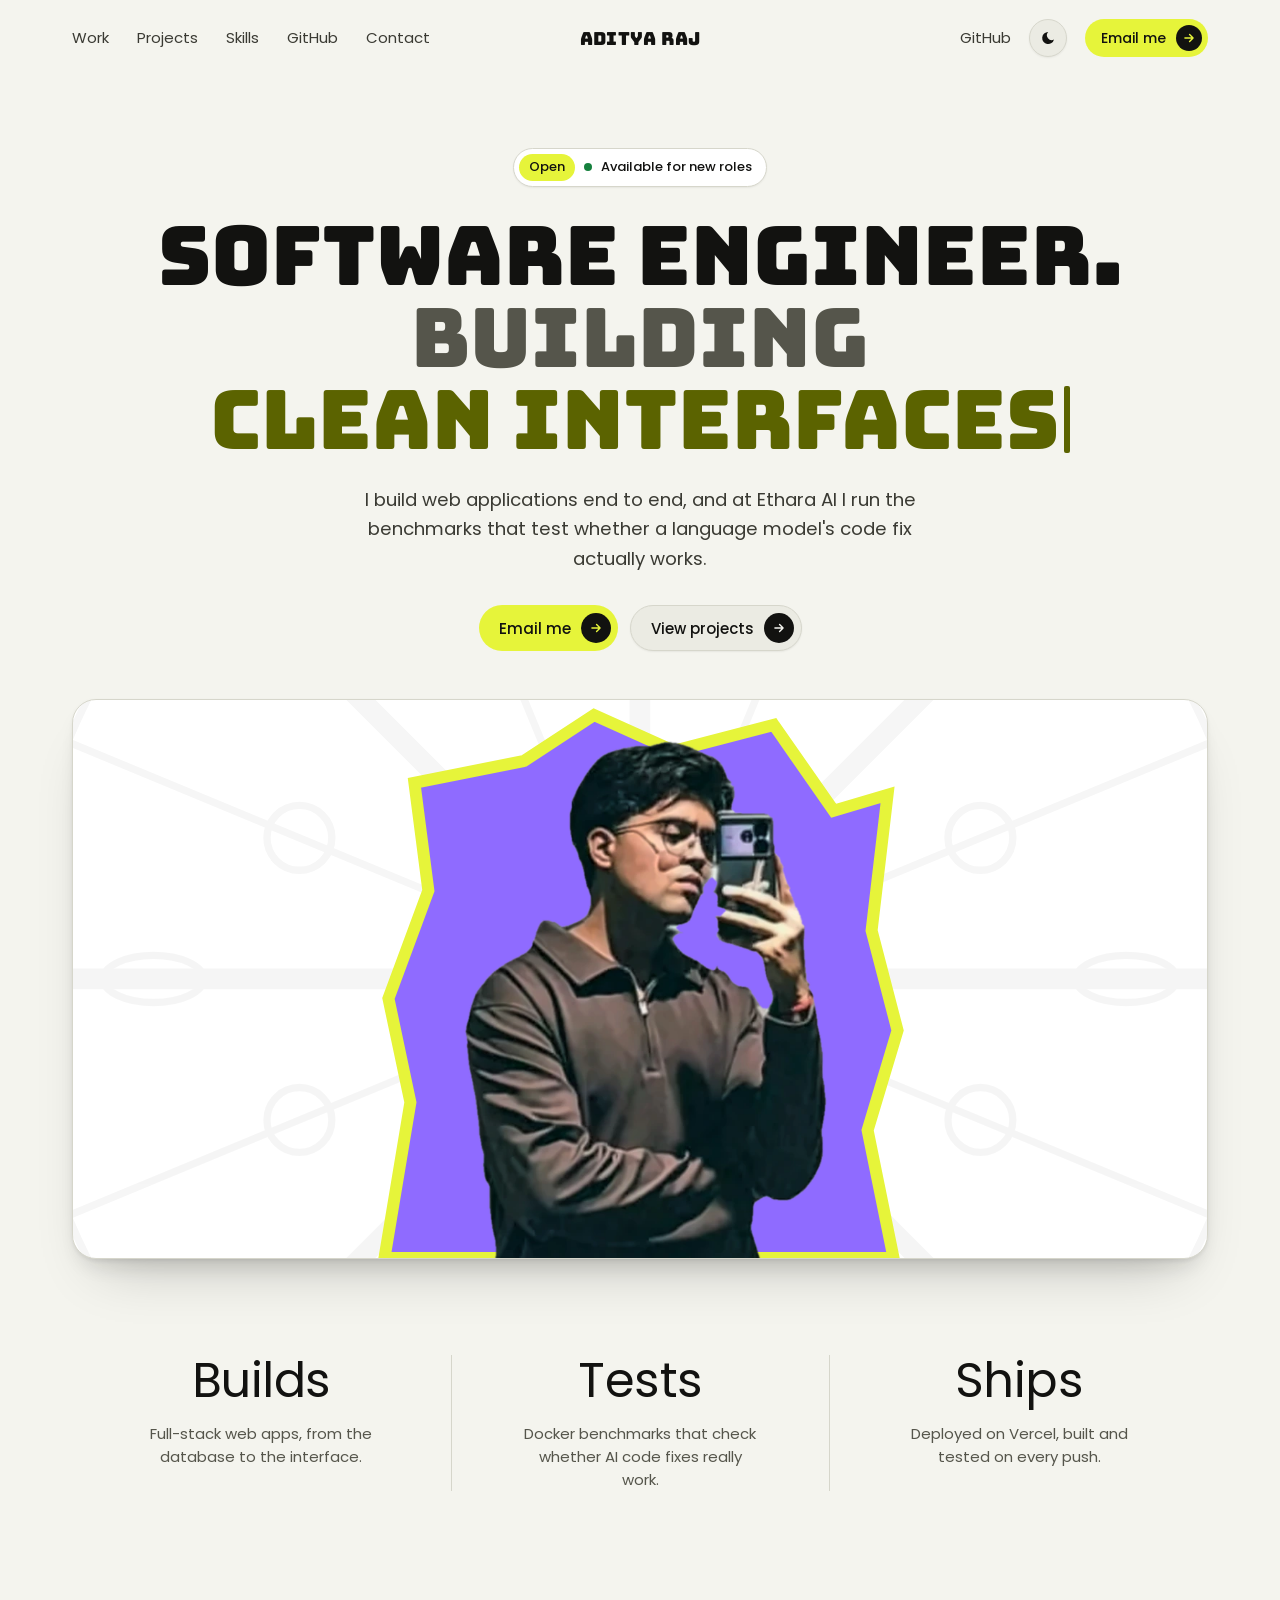
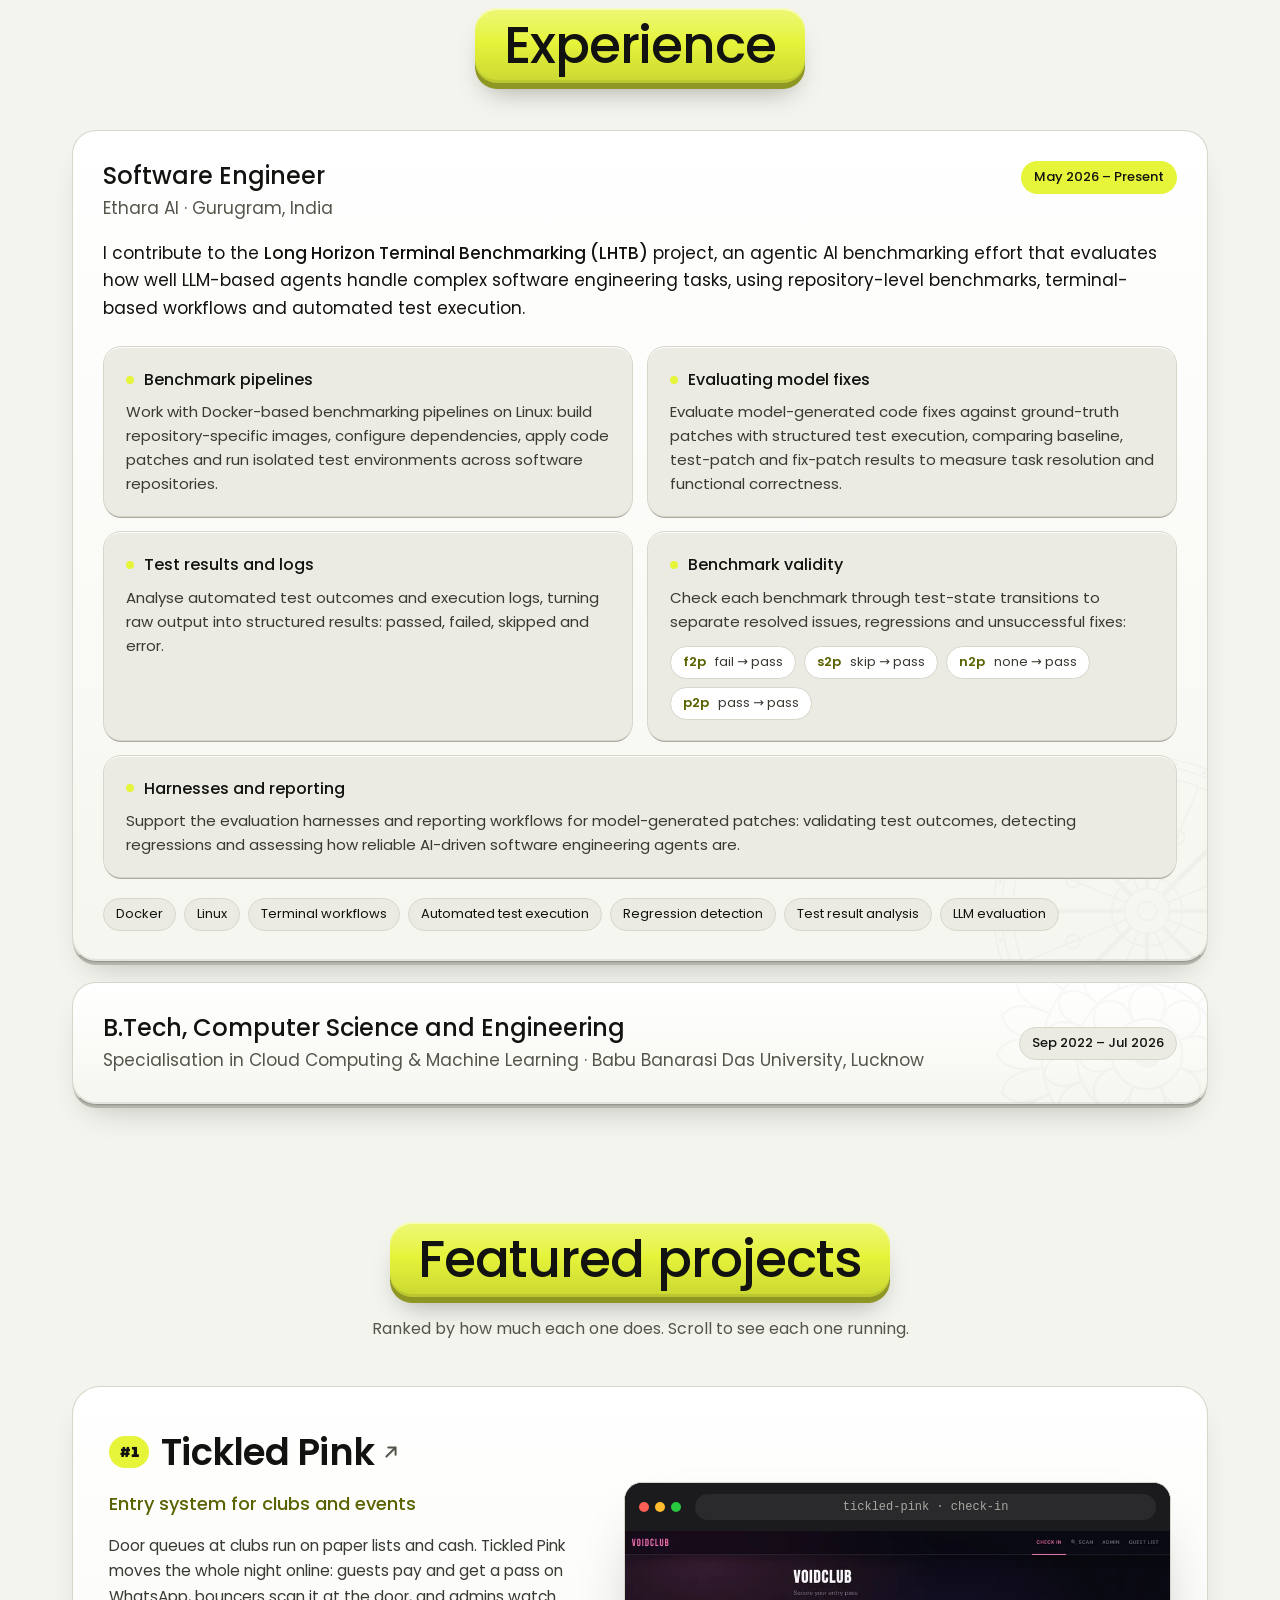
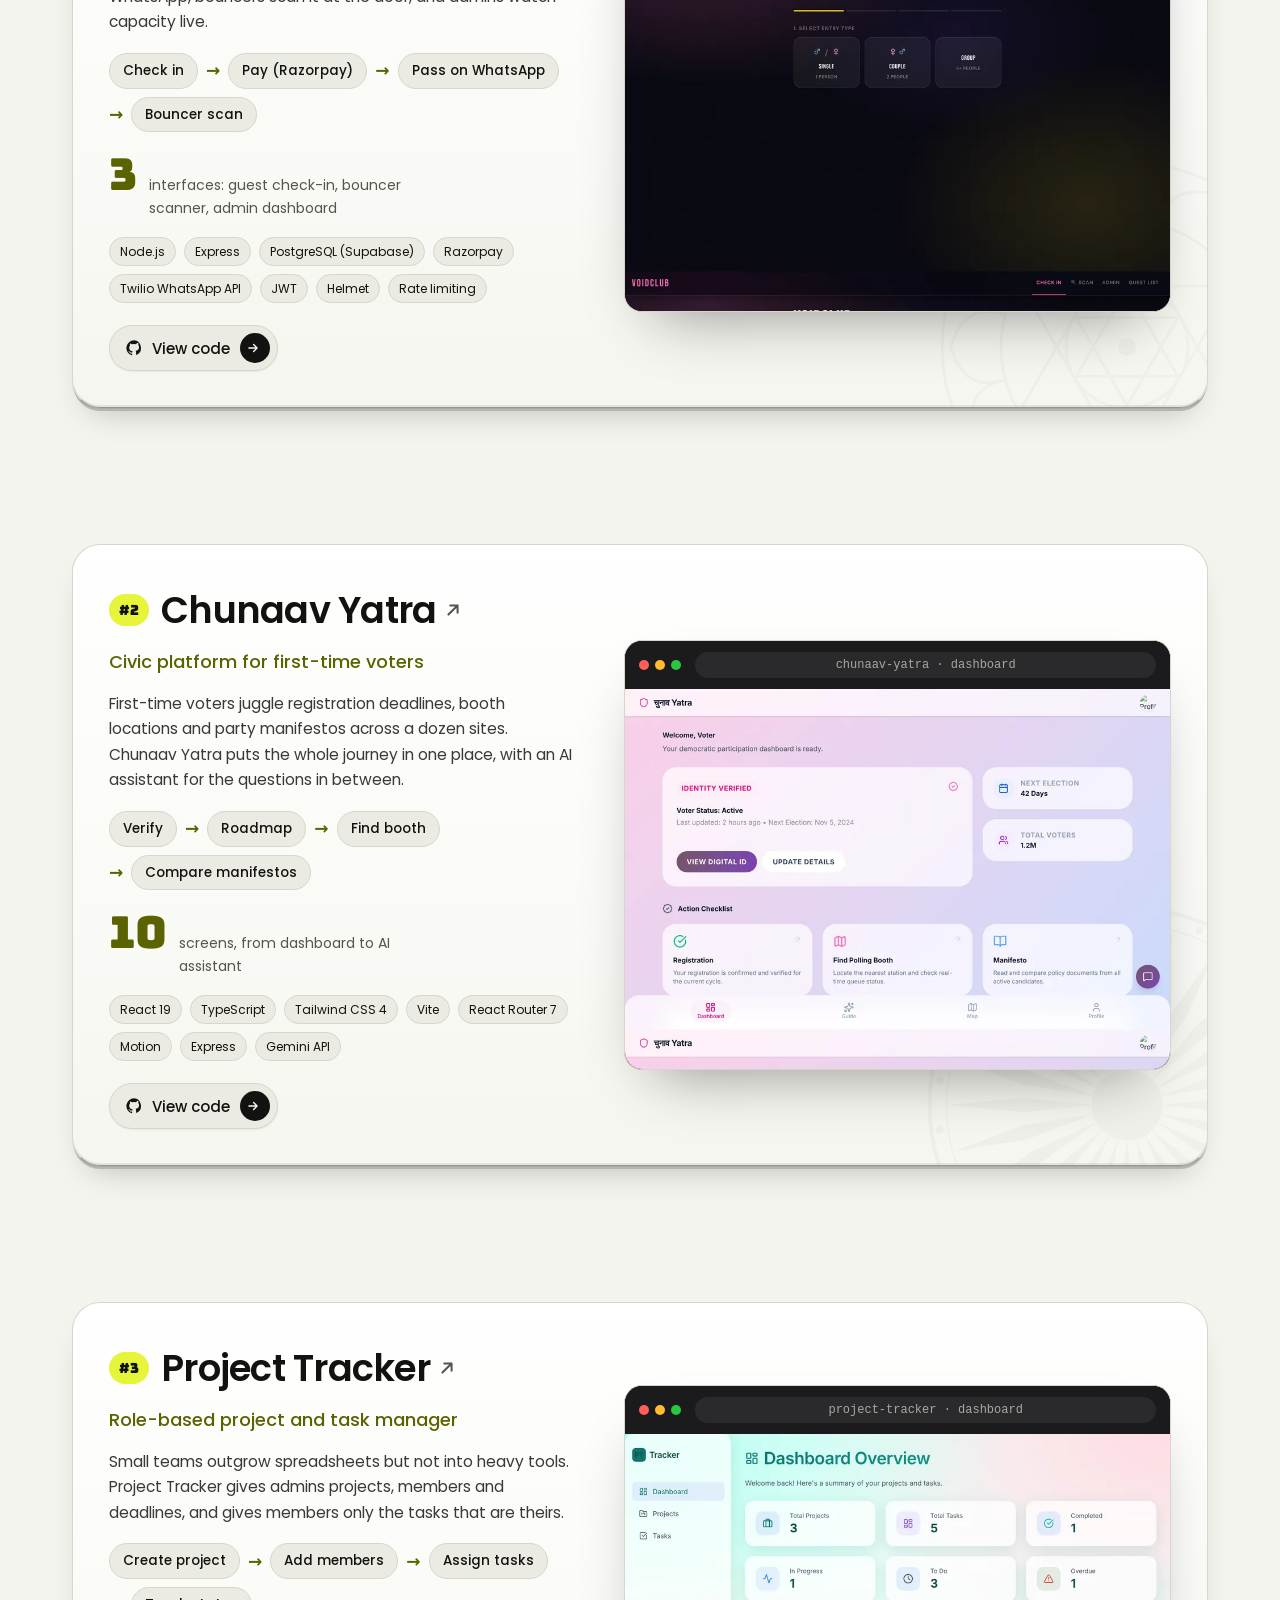
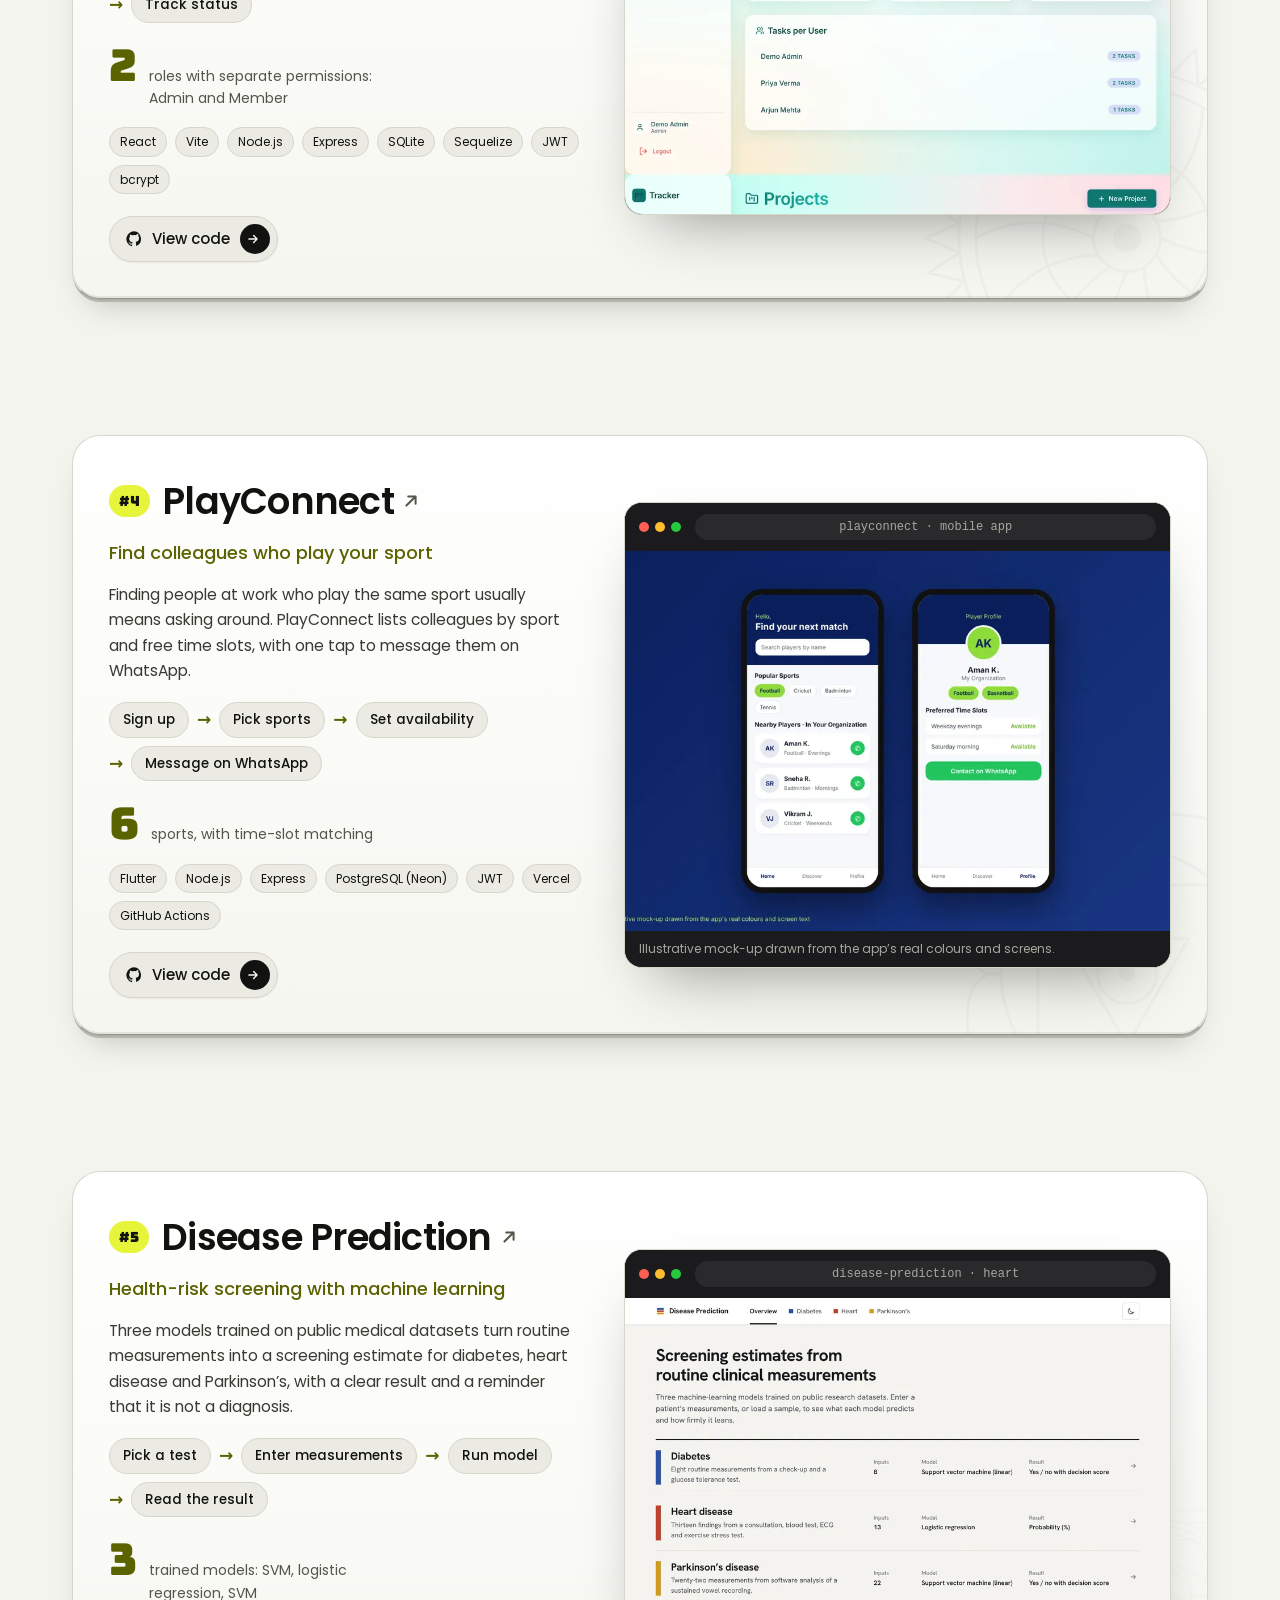
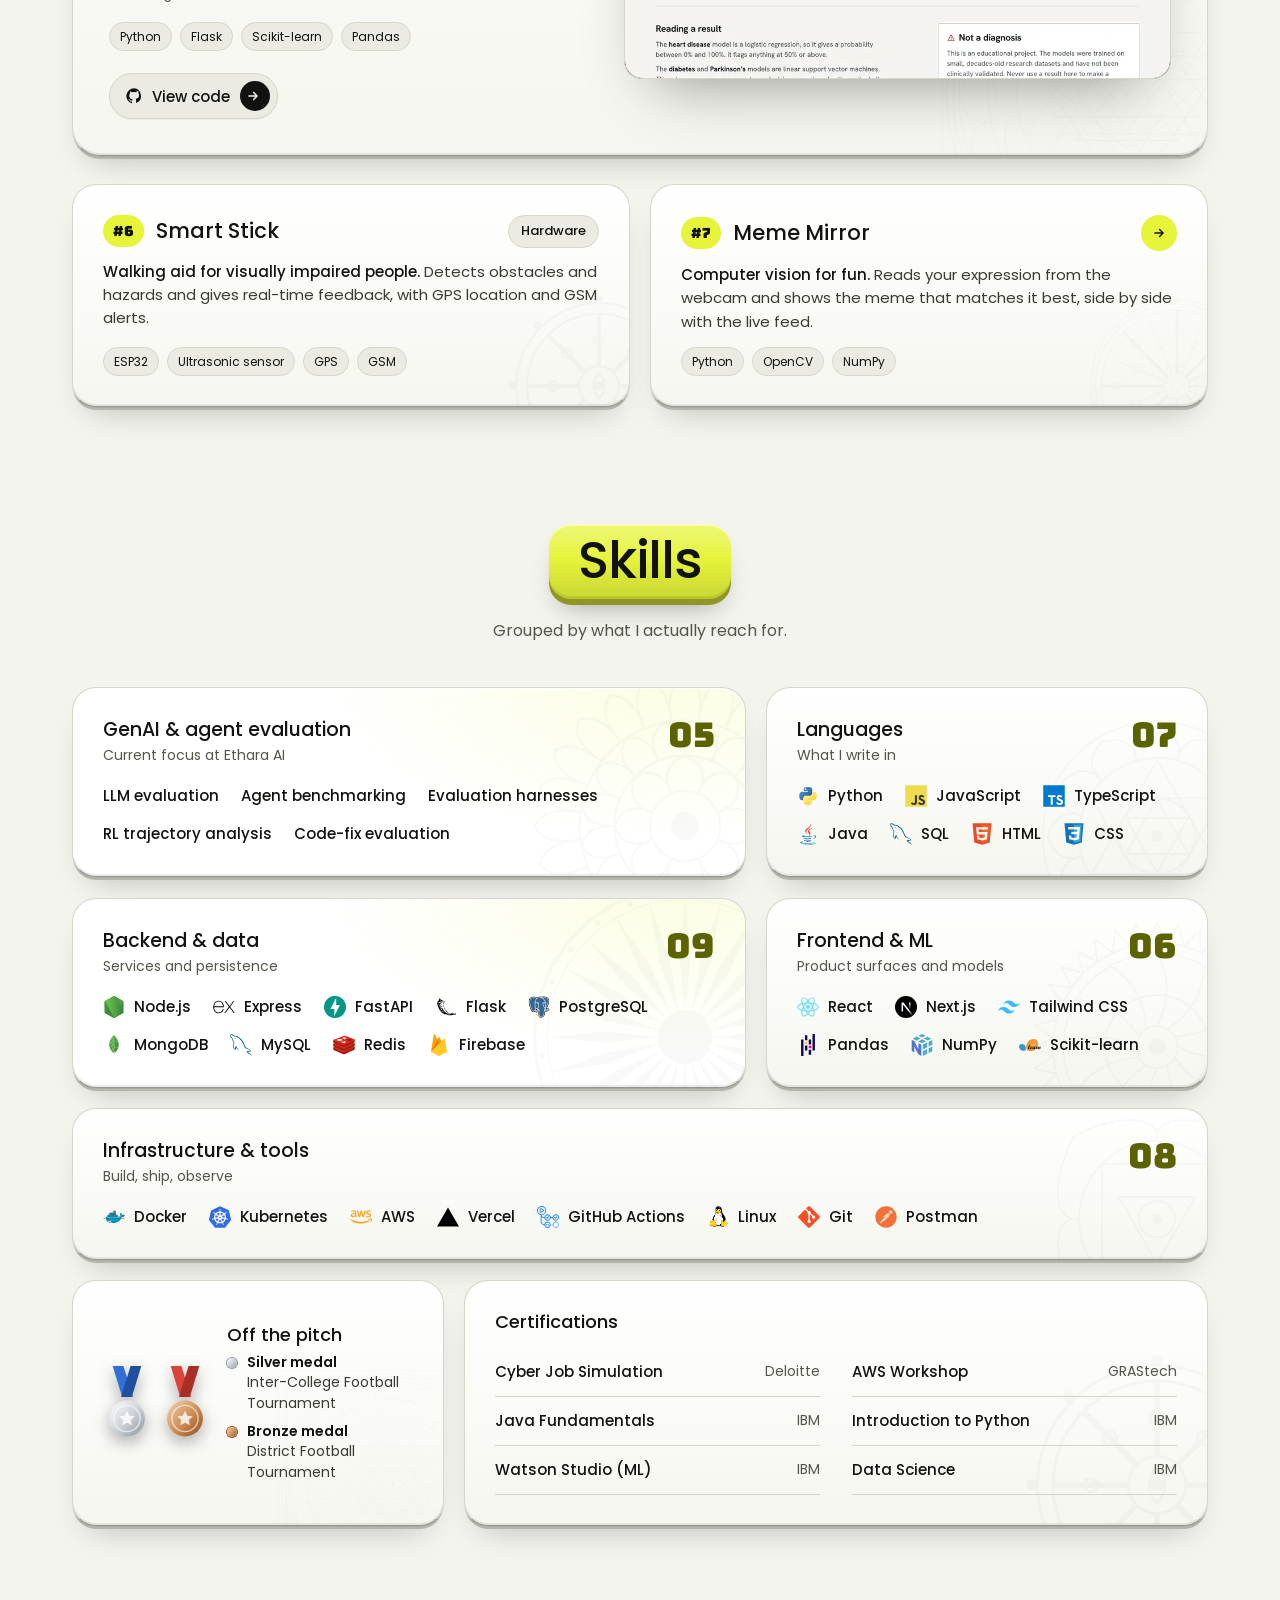
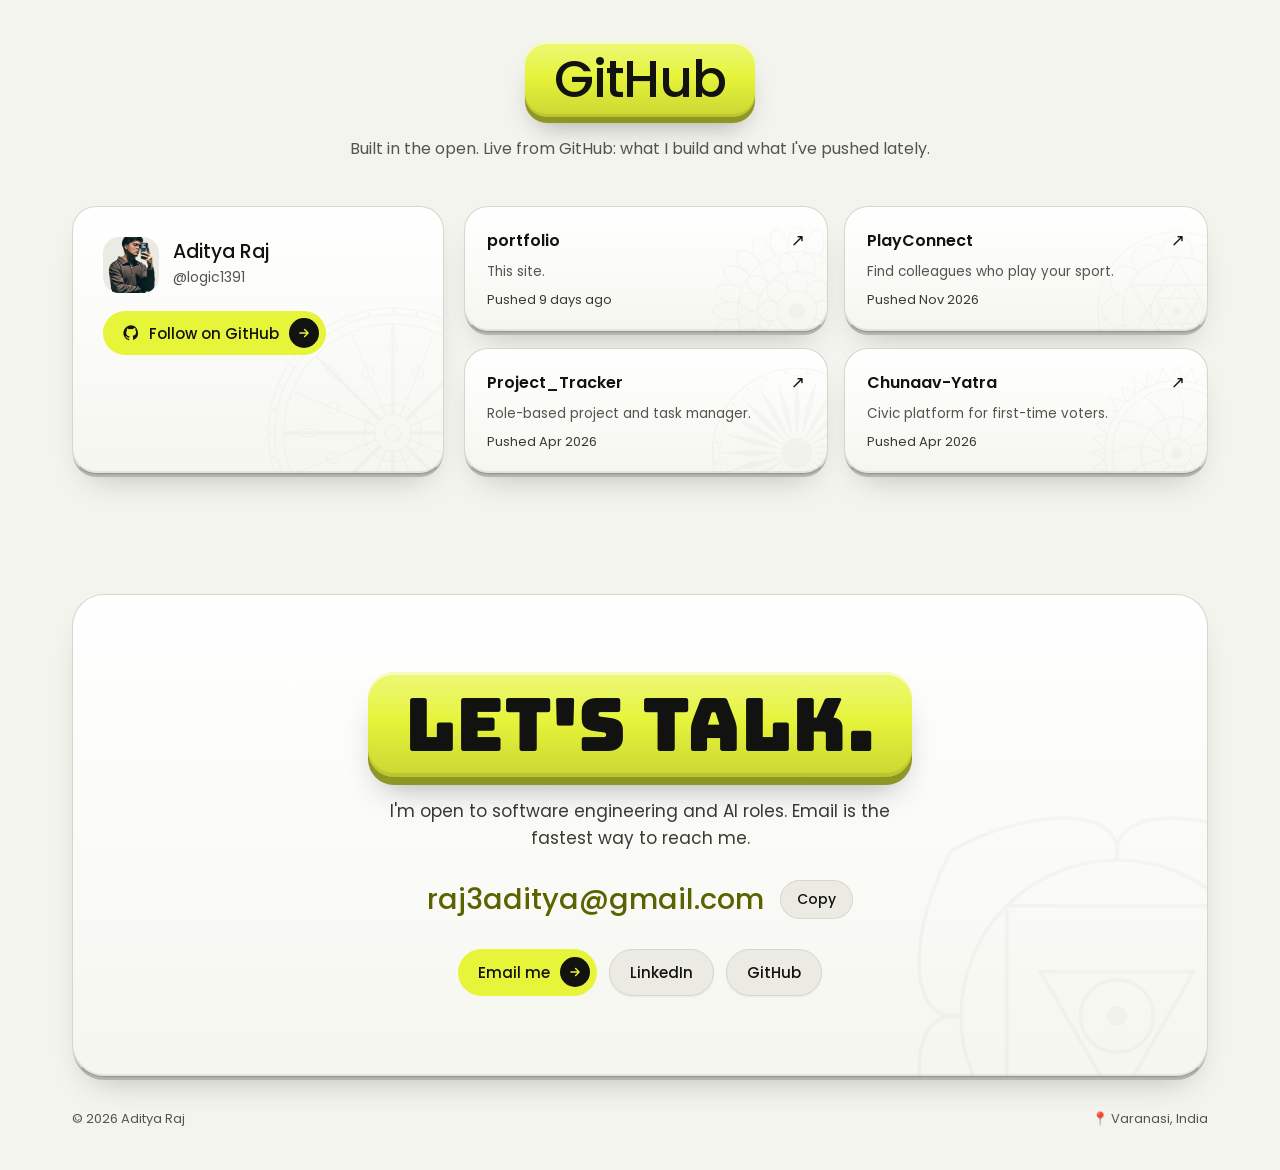
==== commit 50061296: "Chakra watermarks in every tile, quiet Konark wheel behind the portrait, slight 3D tiles and heading" ====
--- a/index.html
+++ b/index.html
@@ -21,6 +21,7 @@
   <link rel="preconnect" href="https://fonts.gstatic.com" crossorigin />
   <link href="https://fonts.googleapis.com/css2?family=Bungee&amp;family=Poppins:wght@400;500;600&amp;display=swap" rel="stylesheet" />
   <link rel="stylesheet" href="style.css" />
+  <link rel="stylesheet" href="chakras.css" />
 </head>
 <body>
   <a class="skip" href="#top">Skip to content</a>
@@ -57,26 +58,10 @@
 
     <section class="wrap" aria-label="Portrait">
       <div class="portrait in" style="--i:4">
+        <div class="tex-wheel" aria-hidden="true"></div>
         <svg class="shape" viewBox="0 0 1136 560" preserveAspectRatio="xMidYMax slice" aria-hidden="true">
           <polygon class="jag jag-wide" points="312,560 338,404 316,300 356,192 342,84 452,62 522,16 602,52 702,26 762,112 816,96 800,232 826,332 796,432 822,560"/>
-          <g class="rays rays-wide">
-            <path d="M300 232 L150 150" stroke-width="5"/>
-            <path d="M296 272 L118 262" stroke-width="3.5"/>
-            <path d="M312 196 L236 94" stroke-width="4"/>
-            <path d="M304 322 L188 376" stroke-width="3"/>
-            <path d="M322 160 L294 70" stroke-width="2.5"/>
-            <path d="M836 150 L906 92" stroke-width="4"/>
-            <path d="M852 206 L922 198" stroke-width="3"/>
-            <path d="M842 256 L896 292" stroke-width="2.5"/>
-          </g>
           <polygon class="jag jag-tight" points="345,560 360,420 345,320 390,250 420,160 410,90 500,70 560,30 620,70 690,50 720,130 712,240 780,300 770,420 790,560"/>
-          <g class="rays rays-tight">
-            <path d="M395 150 L330 110" stroke-width="4"/>
-            <path d="M385 195 L318 200" stroke-width="3"/>
-            <path d="M405 115 L380 45" stroke-width="3"/>
-            <path d="M735 125 L800 80" stroke-width="4"/>
-            <path d="M745 180 L815 178" stroke-width="3"/>
-          </g>
         </svg>
         <img src="portrait.webp" alt="Aditya Raj" width="608" height="743" />
       </div>
@@ -337,5 +322,6 @@
   </footer>
 
   <script src="script.js"></script>
+
 </body>
 </html>
--- a/style.css
+++ b/style.css
@@ -445,3 +445,9 @@
 .gh-grid { align-items: stretch; }
 .gh-repos { align-content: start; }
 :root[data-theme="dark"] .skill-chips img.lift { background: #f4f4ec; border-radius: 4px; padding: 1px; }
+
+/* TEST: skills as plain logo + name, no pill boxes */
+.skill-chips { gap: 14px 22px; }
+.skill-chips li { background: none; border: none; padding: 0; box-shadow: none; font-size: 15px; font-weight: 500; gap: 9px; color: var(--ink); }
+.skill-chips li:hover { border: none; transform: translateY(-1px); }
+.skill-chips img { width: 22px; height: 22px; }
--- a/chakras.css
+++ b/chakras.css
@@ -0,0 +1,63 @@
+/* Chakras: a slowly turning Konark wheel behind the portrait, and a different faint chakra in every tile.
+   Faint at rest, a little stronger on hover. Lines are black SVG; dark mode inverts them. */
+
+/* Konark wheel behind the portrait */
+.portrait .tex-wheel {
+  position: absolute; width: 130%; aspect-ratio: 1; left: 50%; top: 50%; translate: -50% -50%;
+  background: url(chakras/konark-wheel.svg) center / contain no-repeat;
+  opacity: .035; pointer-events: none;
+  transition: opacity .5s ease; animation: wheel 90s linear infinite;
+}
+.portrait:hover .tex-wheel { opacity: .11; }
+:root[data-theme="dark"] .portrait .tex-wheel { filter: invert(1); }
+.portrait .shape, .portrait img { z-index: 1; }
+@keyframes wheel { to { rotate: 360deg; } }
+
+/* A chakra watermark inside every information tile (design set per tile in script.js) */
+.card { position: relative; isolation: isolate; overflow: hidden; }
+.work-card { isolation: isolate; overflow: clip; } /* stays position: sticky for the stacking */
+.card::after, .work-card::after {
+  content: ""; position: absolute; z-index: -1; pointer-events: none;
+  width: 260px; aspect-ratio: 1; right: -80px; bottom: -90px;
+  background: var(--chakra, url(chakras/konark-wheel.svg)) center / contain no-repeat;
+  opacity: .025; transition: opacity .5s ease;
+  animation: chakraSpin var(--spin, 140s) linear infinite;
+}
+:root[data-theme="dark"] .card::after, :root[data-theme="dark"] .work-card::after { filter: invert(1); opacity: .035; }
+.card:hover::after, .work-card:hover::after { opacity: .085; }
+:root[data-theme="dark"] .card:hover::after, :root[data-theme="dark"] .work-card:hover::after { opacity: .11; }
+@keyframes chakraSpin { to { rotate: 360deg; } }
+.work-card:nth-child(even)::after, .skill-card:nth-child(even)::after, .gh-repo:nth-child(even)::after { animation-direction: reverse; --spin: 170s; }
+.work-card::after { width: 420px; right: -130px; bottom: -150px; }
+.skill-card.wide::after, .xp::after { width: 320px; right: -100px; bottom: -110px; }
+.contact::after { width: 520px; right: -170px; bottom: -200px; --spin: 200s; }
+.gh-repo::after, .project::after { width: 180px; right: -60px; bottom: -70px; }
+
+/* Slight 3D: raised slabs */
+:root { --edge-hi: rgba(255,255,255,.9); --edge-lo: rgba(18,18,16,.08); --slab-top: #ffffff; --slab-bot: #f6f6f0; }
+:root[data-theme="dark"] { --edge-hi: rgba(255,255,255,.07); --edge-lo: rgba(0,0,0,.45); --slab-top: #1f1f1b; --slab-bot: #171714; }
+.card, .work-card {
+  background-color: var(--surface);
+  background-image: linear-gradient(180deg, var(--slab-top), var(--slab-bot));
+  border-bottom-color: color-mix(in srgb, var(--line) 70%, #000 30%);
+  box-shadow: inset 0 1px 0 var(--edge-hi), inset 0 -2px 0 var(--edge-lo), 0 1px 1px rgba(0,0,0,.06), 0 4px 0 -1px color-mix(in srgb, var(--line) 85%, #000 15%), 0 18px 34px -18px rgba(0,0,0,.28);
+}
+:root[data-theme="dark"] .card, :root[data-theme="dark"] .work-card {
+  border-bottom-color: #0b0b0a;
+  box-shadow: inset 0 1px 0 var(--edge-hi), inset 0 -2px 0 var(--edge-lo), 0 4px 0 -1px #0b0b0a, 0 22px 40px -18px rgba(0,0,0,.75);
+}
+.work-card { background-image: linear-gradient(180deg, var(--slab-top), var(--slab-bot)), radial-gradient(600px 300px at 0% 0%, color-mix(in srgb, var(--acid) 10%, transparent), transparent 70%); }
+.xp-area, .gh-stats div { box-shadow: inset 0 1px 0 var(--edge-hi), 0 2px 0 -1px color-mix(in srgb, var(--line) 80%, #000 20%); }
+.tilt { transition: transform .5s cubic-bezier(.22,1,.36,1), box-shadow .4s ease; transform-style: preserve-3d; will-change: transform; }
+
+/* Big headings: raised keys */
+.sec-head h2, .contact h2 {
+  background-image: linear-gradient(180deg, color-mix(in srgb, var(--acid) 70%, #fff 30%) 0%, var(--acid) 45%, color-mix(in srgb, var(--acid) 88%, #000 12%) 100%);
+  box-shadow: inset 0 2px 0 rgba(255,255,255,.55), inset 0 -3px 0 rgba(0,0,0,.08), 0 6px 0 color-mix(in srgb, var(--acid) 62%, #000 38%), 0 18px 28px -12px rgba(0,0,0,.35);
+  transform: translateY(-3px);
+}
+.contact h2 { box-shadow: inset 0 3px 0 rgba(255,255,255,.55), inset 0 -4px 0 rgba(0,0,0,.08), 0 8px 0 color-mix(in srgb, var(--acid) 62%, #000 38%), 0 22px 34px -14px rgba(0,0,0,.35); }
+
+@media (prefers-reduced-motion: reduce) {
+  .portrait .tex-wheel, .card::after, .work-card::after { animation: none; }
+}
